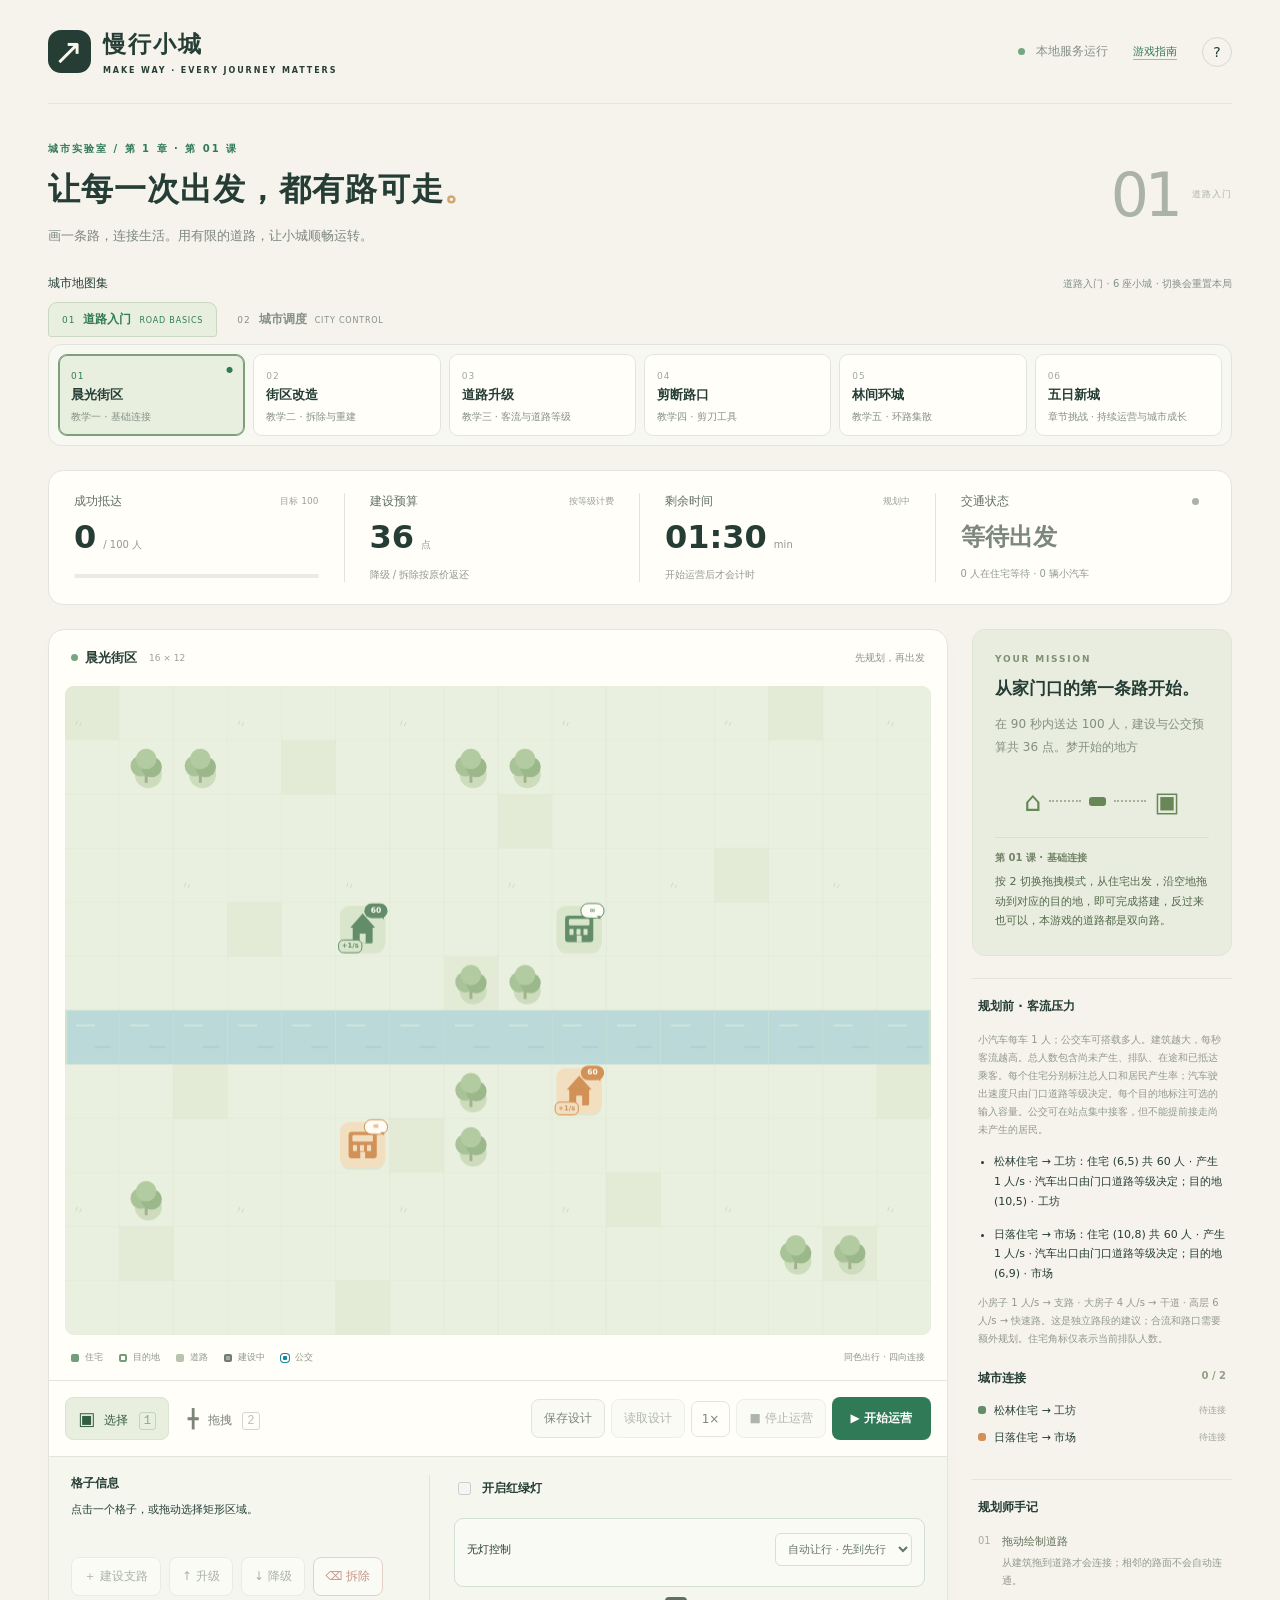
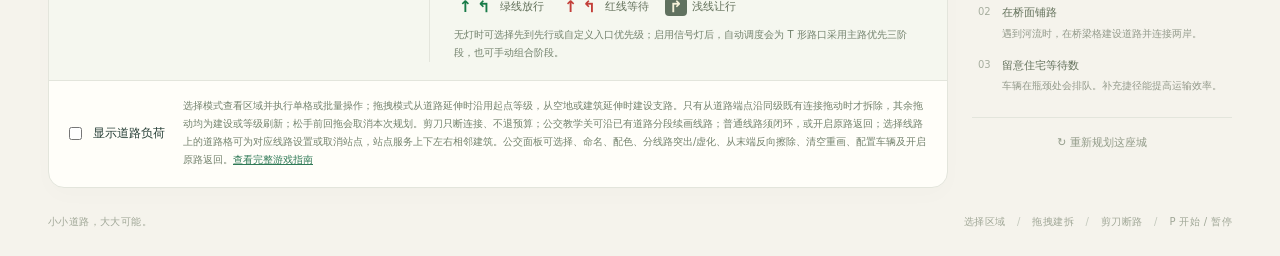
==== index.html @ 0cb0fc98 "docs(ui): document campaign and update game interface" ====
<!doctype html>
<html lang="zh-CN">
<head>
  <meta charset="UTF-8">
  <meta name="viewport" content="width=device-width, initial-scale=1">
  <meta name="theme-color" content="#f5f3ec">
  <title>慢行小城 · Make Way · 交通规划小游戏</title>
  <link rel="stylesheet" href="style.css">
</head>
<body>
  <div class="app">
    <header class="header">
      <a class="brand" href="./" aria-label="慢行小城首页"><span class="brand-icon">↗</span><span>慢行小城<small>MAKE WAY · EVERY JOURNEY MATTERS</small></span></a>
      <div class="header-actions"><span class="local-tag"><i></i> 本地服务运行</span><a class="manual-link" href="manual.html">游戏指南</a><button id="help" class="icon-button" aria-label="玩法说明">?</button></div>
    </header>
    <main>
      <section class="intro"><div><div class="eyebrow" id="level-eyebrow"></div><h1>让每一次出发，<br class="mobile-break">都有路可走<span>。</span></h1><p>画一条路，连接生活。用有限的道路，让小城顺畅运转。</p></div><div class="chapter"><span id="chapter-number"></span><small id="chapter-name"></small></div></section>
      <nav class="level-selector" aria-label="选择章节和关卡"><div class="level-selector-heading"><span>城市地图集</span><small id="level-summary"></small></div><div id="chapter-list" class="chapter-tabs" role="group" aria-label="切换章节"></div><div id="level-list" class="level-list" role="group" aria-label="切换当前章节的关卡"></div></nav>
      <section id="campaign-progress" class="campaign-progress" aria-label="五日运营进度" hidden><div><strong id="campaign-day-title">第 1 天</strong><span id="campaign-income">累计收入 0 点</span></div><div id="campaign-days" class="campaign-days"></div><small>点击已到达的日期，可覆盖后续记录并回到该日运营前重新开始。</small></section>
      <section class="stats" aria-label="城市状态">
        <div class="stat"><span class="stat-label">成功抵达 <small id="target-label"></small></span><div><strong id="delivered">0</strong><span class="unit" id="target-unit"></span></div><div class="progress"><i id="progress"></i></div></div>
        <div class="stat"><span class="stat-label">建设预算 <small>按等级计费</small></span><div><strong id="budget"></strong><span class="unit">点</span></div><span class="stat-note">降级 / 拆除按原价返还</span></div>
        <div class="stat"><span class="stat-label">剩余时间 <small id="phase-label">规划中</small></span><div><strong id="timer"></strong><span class="unit">min</span></div><span class="stat-note">开始运营后才会计时</span></div>
        <div class="stat"><span class="stat-label">交通状态 <span id="traffic-dot" class="status-dot"></span></span><div><strong id="traffic" class="traffic-value">等待出发</strong></div><span id="waiting" class="stat-note">0 人在住宅等待 · 0 辆小汽车</span></div>
      </section>
      <div class="workspace">
        <section class="board-panel" aria-label="道路规划地图">
          <div class="board-heading"><div><span class="live-dot"></span><strong id="map-name"></strong><span class="map-size">16 × 12</span></div><span id="board-status">先规划，再出发</span></div>
          <div class="canvas-wrap"><canvas id="map" tabindex="0" aria-label="城市网格地图。选择模式可点选单格或拖选矩形；拖拽模式用于成片修建、改造或从端点拆路；剪刀模式剪断道路连接；公交线模式沿已有道路分段续画线路。键盘方向键移动，空格操作，1选择，2拖拽，3剪刀，4公交线。"></canvas><div id="toast" role="status" class="toast"></div></div>
          <div class="map-footer"><div class="legend"><span><i class="legend-home"></i>住宅</span><span><i class="legend-dest"></i>目的地</span><span><i class="legend-road"></i>道路</span><span id="legend-site" hidden><i class="legend-site"></i>建设中</span><span id="legend-bus" hidden><i class="legend-bus"></i>公交</span></div><span>同色出行 · 四向连接</span></div>
          <div class="toolbar"><div class="tools" role="group" aria-label="操作模式"><button id="select-tool" class="tool active" aria-pressed="true"><span>▣</span> 选择 <kbd>1</kbd></button><button id="road-tool" class="tool" aria-pressed="false"><span>╋</span> 拖拽 <kbd>2</kbd></button><button id="cut-tool" class="tool" aria-pressed="false">✂ 剪刀 <kbd>3</kbd></button><button id="bus-tool" class="tool" aria-pressed="false" hidden><span>▰</span> 公交线 <kbd>4</kbd></button></div><div class="simulation"><button id="save-design" class="tool">保存设计</button><button id="load-design" class="tool">读取设计</button><button id="speed" class="speed" aria-label="切换运营倍速，当前 1 倍" title="当前 1×；点击切换为 2×">1×</button><button id="stop" class="tool" disabled>■ 停止运营</button><button id="start" class="primary">▶ 开始运营</button></div></div>
          <section id="road-inspector" class="road-inspector"><div class="inspector-summary"><h3 id="selection-title">区域信息</h3><p id="road-detail">点击一个格子，或拖动选择矩形区域。</p><p id="road-load"></p><p id="signal-phase"></p><div class="road-actions"><button id="build-road" class="tool" disabled>＋ 建设支路</button><button id="upgrade-road" class="tool" disabled>↑ 升级</button><button id="downgrade-road" class="tool" disabled>↓ 降级</button><button id="remove-road" class="tool danger-button" disabled>⌫ 拆除</button></div><div id="bus-line-inspector" class="bus-line-inspector" hidden></div></div><div id="signal-controls" class="signal-controls"><label class="signal-master"><input id="signal-enabled" type="checkbox" disabled> 开启红绿灯</label><div id="signal-off-options" class="signal-subpanel"><label>无灯控制 <select id="signal-yield-mode" disabled><option value="arrival">自动让行 · 先到先行</option><option value="priority">按入口方向优先</option></select></label><div id="signal-priority-editor" hidden><strong>入口通行顺序</strong><div id="signal-priority-list" class="signal-order-list"></div><small>上方入口优先；同一入口内仍按到达顺序通行。</small></div></div><div id="signal-on-options" class="signal-subpanel" hidden><label><input id="signal-automatic" type="checkbox" disabled checked> 自动设置信号灯</label><label>每阶段绿灯 <select id="signal-cycle" disabled><option value="2">2 秒</option><option value="4">4 秒</option><option value="6">6 秒</option></select></label><div id="signal-custom-editor" hidden><div class="signal-custom-heading"><strong>手动放行动作</strong><button id="add-signal-phase" class="tool" type="button">＋ 阶段</button></div><div id="signal-phase-list" class="signal-phase-list"></div><small>可设置 1～8 个阶段；冲突动作不能放在同一阶段。右转始终让行，不纳入灯序。</small></div></div><div class="signal-legend" aria-label="路口箭头线图例"><span><i class="go-mark">↑ ↰</i> 绿线放行</span><span><i class="stop-mark">↑ ↰</i> 红线等待</span><span><i class="yield-mark">↱</i> 浅线让行</span></div><small id="signal-control-help">无灯时可选择先到先行或自定义入口优先级；启用信号灯后，自动调度会为 T 形路口采用主路优先三阶段，也可手动组合阶段。</small></div></section>
          <section id="bus-controls" class="bus-controls" hidden><div class="bus-heading"><strong>公交线路管理</strong><span id="bus-status">尚未规划公交线路</span></div><label>当前线路 <select id="bus-line-select" aria-label="选择公交线路"></select></label><button id="new-bus-line" class="tool">＋ 新建</button><label>名称 <input id="bus-line-name" maxlength="20" aria-label="公交线路名称"></label><label>颜色 <input id="bus-line-color" type="color" value="#1686a0" aria-label="公交线路颜色"></label><label>投放车辆 <select id="bus-count"><option value="1">1 辆 · 6 点</option><option value="2">2 辆 · 12 点</option><option value="3">3 辆 · 18 点</option></select></label><label class="bus-return-label"><input id="bus-return-trip" type="checkbox"> 原路返回 <small>返程不停站</small></label><button id="trim-bus" class="tool">反向擦除</button><button id="redraw-bus" class="tool">清空重画</button><button id="delete-bus" class="tool danger-button">删除线路</button><div id="bus-line-visibility" class="bus-line-visibility" aria-label="公交线路显示设置"></div><small>容量 12 人 · 道路速度的 1.35 倍 · 上下客 8 人/秒；眼睛按钮可突出或虚化各条线路；实线为绘制段，虚线为自动返程</small></section>
          <div class="road-settings"><label id="load-setting"><input type="checkbox" id="show-load" checked> 显示道路负荷</label><small>选择模式查看区域并执行单格或批量操作；拖拽模式从道路延伸时沿用起点等级，从空地或建筑延伸时建设支路。只有从道路端点沿同级既有连接拖动时才拆除，其余拖动均为建设或等级刷新；松手前回拖会取消本次规划。剪刀只断连接、不退预算；公交教学关可沿已有道路分段续画线路；普通线路须闭环，或开启原路返回；选择线路上的道路格可为对应线路设置或取消站点，站点服务上下左右相邻建筑。公交面板可选择、命名、配色、分线路突出/虚化、从末端反向擦除、清空重画、配置车辆及开启原路返回。<a href="manual.html">查看完整游戏指南</a></small></div>
        </section>
        <aside class="sidebar">
          <section class="mission"><div class="eyebrow">YOUR MISSION</div><h2 id="mission-title"></h2><p id="mission-description"></p><div class="route-example"><span class="example-home">⌂</span><span class="route-dashes"></span><span class="mini-car"></span><span class="route-dashes"></span><span class="example-dest">▣</span></div><div class="mission-tip"><strong id="mission-tip-meta"></strong><p id="mission-tip"></p></div></section>
          <section class="notes"><h3>规划前 · 客流压力</h3><p>小汽车每车 1 人；公交车可搭载多人。建筑越大，每秒客流越高。总人数包含尚未产生、排队、在途和已抵达乘客。每个住宅分别标注总人口和居民产生率；汽车驶出速度只由门口道路等级决定。每个目的地标注可选的输入容量。公交可在站点集中接客，但不能提前接走尚未产生的居民。</p><ul id="demand-list"></ul><p>小房子 1 人/s → 支路 · 大房子 4 人/s → 干道 · 高层 6 人/s → 快速路。这是独立路段的建议；合流和路口需要额外规划。住宅角标仅表示当前排队人数。</p></section>
          <section class="connections"><h3>城市连接 <span id="connection-count"></span></h3><div id="connection-list"></div></section>
          <section class="notes"><h3>规划师手记</h3><ol><li><span>01</span><p><b>拖动绘制道路</b>从建筑拖到道路才会连接；相邻的路面不会自动连通。</p></li><li><span>02</span><p><b>在桥面铺路</b>遇到河流时，在桥梁格建设道路并连接两岸。</p></li><li><span>03</span><p><b>留意住宅等待数</b>车辆在瓶颈处会排队。补充捷径能提高运输效率。</p></li></ol></section>
          <button id="reset" class="reset">↻ 重新规划这座城</button>
        </aside>
      </div>
      <footer class="footer"><span>小小道路，大大可能。</span><span>选择区域 <span class="footer-sep">/</span> 拖拽建拆 <span class="footer-sep">/</span> 剪刀断路 <span class="footer-sep">/</span> P 开始 / 暂停</span></footer>
    </main>
  </div>
  <dialog id="help-dialog"><button class="dialog-close" aria-label="关闭说明">×</button><div class="eyebrow">WELCOME, CITY PLANNER</div><h2>你的第一座交通小城</h2><p>用道路把各个住宅连到<b>同色目的地</b>。一条路线可以包含多个住宅与多个目的地（各自标注输出量/输入量）；车辆就近选择可到达的目的地。每栋住宅按居民产生率逐步产生出行需求，达到本轮总人数后停止新增；小汽车在门口道路有位置时逐辆出发，驶出速度只由门口道路等级决定，每车 1 人并自动沿最短道路前进；公交车可在站点集中运送已经产生的居民。</p><p><a href="manual.html">打开完整游戏指南</a>，查看操作方法、车辆出行和交通模拟规则。</p><ul><li><b>选择模式（1）</b>：点击选择单格，拖动选择矩形。下方会显示尺寸、道路总价、格子类型和运营车流；单格道路提供分开的升级、降级和拆除操作，只有三岔或十字路口提供调灯操作，建筑可查看人口、流量或容量，空地可建设支路，多格可批量升级、降级或拆除。</li><li><b>拖拽模式（2）</b>：只有从道路端点沿同级既有连接拖动才拆除，其他情况都按起点等级建设或刷新道路等级。从建筑出发也视为从道路出发，但建筑没有等级，向空地建设时使用支路。松手前沿原路线回拖会取消本次规划，松手时才一次性应用。</li><li><b>剪刀模式（3）</b>：沿既有连接拖动，只剪断连接、保留路面且不返还预算。同格交叉形成路口，相邻路面不会自动连接。</li><li>道路只沿拖动经过的上下左右方向相连；河流只能经过桥梁格，但桥面道路和岸边连接都需主动建设。</li><li>支路 / 干道 / 快速路每格花费 1 / 2 / 3 点预算，速度为 2.8 / 4 / 5.2 格每秒，每方向分别有 1 / 2 / 3 条车道，路宽逐级增加，车宽保持一致。每条车道可前后容纳 2 辆车，因此每方向容量为 2 / 4 / 6 辆（双向总容量为 4 / 8 / 12 辆，包含驶入预约），后车不能穿过前车。在选择模式选中道路后，可用分开的按钮按差价升级或降级，也可拆除；桥面道路与普通道路相同。</li><li>满载时车辆在上游排队，不会因拥堵直接判负。路口关闭红绿灯时，可按到达时间自动让行，或自定义北、东、南、西入口优先顺序，均以正常速度的 35% 逐车通过。启用红绿灯后可使用横向直行、横向左转、纵向直行、纵向左转自动循环，也可配置 1～8 个无冲突的手动阶段。右转不等灯，但要避让直行、左转及已进入路口的冲突车辆，出口满载时也要等待。互不冲突的车流可以同时通过。</li><li>三岔 / 十字路口默认自动避让。路况与红绿灯只在开放这些功能的关卡可用；开放后点击路口，可选择无灯让行方式、排列入口优先级，或调整红绿灯的自动/手动阶段与绿灯时长。道路负荷显示最忙方向的占用率，路口显示四个冲突分区的预约率；普通道路每车道有前后两个位置。路口格内印有各进口的直行和左转箭头线：绿线放行，红线等待；右转浅色弯线表示让行通行。只显示已有出口，关闭信号后所有箭头线变为浅色。</li><li>规划时住宅右上角显示总人口、目的地右上角显示接收容量；运营时分别实时显示尚未离开的居民和扣除已分配人数后的剩余容量。住宅左下角显示居民产生率，右下角“待”字气泡显示当前排队；住宅详情会提示汽车出口由门口道路等级决定。</li><li><b>公交线模式（4）</b>：在公交教学关沿已有明确连接的道路分段绘制，每次从线路末端续画。普通线路运营前须回到起点；也可开启原路返回，让公交在终点折返且返程不停站。线路允许重复道路；每辆公交消耗 6 点预算，容量 12 人，速度为道路小汽车速度的 1.35 倍，上下客每秒 8 人。线路完成后，邻近建筑的线路道路格自动设站；选择线路道路格可分别管理经过该格的各条线路站点，无需建筑道路出口连接。公交面板可管理线路名称、颜色、从末端反向擦除、清空重画、删除、车辆数、原路返回及逐线路突出/虚化；彩线靠右连续绘制，细箭头表示方向，自动返程段显示为同色虚线；公交只接走目的地也有站点且容量充足的居民，车顶人数标识实时显示载客量。</li><li>准备好后点击「开始运营」，在本关时限内达到运输目标即胜利。运营开始后规划会锁定，暂停时也只能查看路况；如需修改，请点击「停止运营」，道路、信号与公交线路设置会保留，车辆、车上乘客、成绩与计时会清空并返回规划。</li><li>「保存设计」会按关卡将当前道路、等级、信号和公交线路（含站点及原路返回）设置保存在本浏览器中；「读取设计」会替换当前设计并重新进入规划，不保存运营成绩。</li><li>结算时会按居民从产生到抵达的通勤时间统计四档分布；已经产生但尚未抵达的居民按最低档计入满意度。普通关卡中满意度仅用于展示。</li><li><b>五日挑战</b>会连续运营五天，每天运行到截止时间，再按 70% 当日总人口送达比例和 30% 满意度发放收入。灰色工地数字表示建筑还需几天落成；每日结算后可花收入改造，进度条可回到任一天运营前并覆盖后续记录。</li><li>键盘：方向键移动光标，空格使用当前模式；1 / 2 / 3 / 4 切换选择、拖拽、剪刀、公交线。选择模式按空格选择当前格；拖拽或剪刀用空格设起点、方向键延伸、空格结束；P 暂停。倍速按钮会依次切换 1×、2×、4×、0.5×；车辆、需求、信号灯和倒计时都会按所选倍速运行。</li></ul><button class="primary dialog-done">明白了，开始规划</button></dialog>
  <dialog id="reset-dialog"><h2>重新规划这座城？</h2><p>本局道路、公交线路、车辆和成绩会被清空。</p><div class="dialog-actions"><button id="cancel-reset" class="tool">继续这一局</button><button id="confirm-reset" class="primary">重新开始</button></div></dialog>
  <dialog id="level-dialog"><h2 id="level-confirm-title">切换关卡？</h2><p>当前道路、车辆和成绩会被清空，所有关卡都可以自由选择。</p><div class="dialog-actions"><button id="cancel-level" class="tool">留在本关</button><button id="confirm-level" class="primary">进入关卡</button></div></dialog>
  <dialog id="stop-dialog"><h2>停止运营并重新规划？</h2><p>当前道路、道路等级、信号和公交线路会保留；车辆、车上乘客、成绩、排队和计时会被清空。</p><div class="dialog-actions"><button id="cancel-stop" class="tool">继续运营</button><button id="confirm-stop" class="primary">停止并规划</button></div></dialog>
  <dialog id="load-dialog"><h2>读取已保存的设计？</h2><p>当前道路、公交线路和运营进度会被保存的设计替换，并回到规划状态。</p><div class="dialog-actions"><button id="cancel-load" class="tool">取消</button><button id="confirm-load" class="primary">读取设计</button></div></dialog>
  <dialog id="result-dialog"><div class="result-icon" id="result-icon">↗</div><div class="eyebrow">CITY REPORT</div><h2 id="result-title"></h2><p id="result-description"></p><div class="result-stats" id="result-stats"></div><button id="next-level" class="primary">下一座小城 ↗</button><button id="play-again" class="tool">再规划一次</button><button id="view-city" class="reset">查看我的城市</button></dialog>
  <script src="core.js"></script><script src="game-results.js"></script><script src="game-effects.js"></script><script src="game.js"></script>
</body>
</html>
---- style.css ----
:root{--bg:#f5f3ec;--ink:#253d35;--muted:#859087;--green:#317a57;--line:#e3e5dc;--paper:#fffef9;--orange:#d18d4f;--purple:#9580b6}*{box-sizing:border-box}body{margin:0;background:var(--bg);color:var(--ink);font-family:Inter,"PingFang SC","Microsoft YaHei",system-ui,sans-serif;font-size:14px}button,a{-webkit-tap-highlight-color:transparent}button{font:inherit;cursor:pointer;transition:background .15s,transform .15s}button:hover{filter:brightness(.97)}button:active{transform:translateY(1px)}button:focus-visible,a:focus-visible,canvas:focus-visible{outline:3px solid #e0ac58;outline-offset:3px}button:disabled{cursor:not-allowed;opacity:.6}.app{max-width:1320px;padding:0 48px;margin:auto}.header{height:104px;border-bottom:1px solid var(--line);display:flex;justify-content:space-between;align-items:center}.brand{display:flex;gap:12px;align-items:center;text-decoration:none;color:var(--ink);font-size:23px;font-weight:800;letter-spacing:2px}.brand-icon{display:grid;place-items:center;width:43px;height:43px;background:var(--ink);color:#faf8ec;border-radius:13px;font-size:36px;font-weight:400}.brand small{display:block;font-size:8px;letter-spacing:1.9px;margin-top:6px;font-weight:600}.header-actions{display:flex;align-items:center;gap:25px}.manual-link{color:var(--green);font-size:11px;text-decoration:none;border-bottom:1px solid #9ebca8}.local-tag{font-size:12px;color:var(--muted)}.local-tag i,.live-dot,.status-dot{display:inline-block;width:7px;height:7px;border-radius:50%;background:#73a780;margin-right:7px}.icon-button{border:1px solid #d6dbd1;background:transparent;border-radius:50%;height:30px;width:30px;color:var(--ink)}.intro{display:flex;justify-content:space-between;align-items:center;padding:38px 0 28px}.eyebrow{font-size:10px;letter-spacing:2px;color:var(--green);font-weight:700}.intro h1{font-size:32px;letter-spacing:1px;margin:12px 0}.intro h1>span{color:#d2a66a}.intro p{color:#7c877e;font-size:13px;margin:0;line-height:1.8}.mobile-break{display:none}.chapter{display:flex;gap:13px;align-items:center;color:#aab3a5}.chapter>span{font-size:60px;font-weight:300;letter-spacing:-4px}.chapter small{font-size:9px;line-height:1.9;letter-spacing:1px}.stats{display:grid;grid-template-columns:repeat(4,1fr);background:var(--paper);border:1px solid var(--line);border-radius:15px;padding:22px 0;margin-bottom:24px}.stat{padding:0 25px;border-right:1px solid var(--line)}.stat:last-child{border:0}.stat-label{font-size:12px;display:flex;justify-content:space-between;align-items:center;color:#626f62}.stat-label small{font-size:9px;color:#9aa395}.stat strong{font-size:32px;line-height:1.7;font-weight:600;font-variant-numeric:tabular-nums}.unit{font-size:10px;color:#929b8f;margin-left:7px}.stat-note{font-size:10px;color:#929b8f}.stat .traffic-value{font-size:24px;line-height:2.25;color:var(--green)}.progress{height:4px;margin-top:9px;background:#e8ece3;border-radius:3px;overflow:hidden}.progress i{height:100%;display:block;background:#73a780;transition:width .2s;width:0}.workspace{display:grid;grid-template-columns:minmax(0,1fr) 260px;gap:24px;align-items:start}.board-panel{background:var(--paper);border:1px solid var(--line);border-radius:16px;overflow:hidden;box-shadow:0 8px 22px #34422d04}.board-heading{display:flex;align-items:center;justify-content:space-between;padding:19px 22px;font-size:11px}.board-heading>div{display:flex;align-items:center}.board-heading strong{font-size:13px;font-weight:600}.map-size{font-size:9px;color:#9aa293;padding-left:12px}.board-heading>span{font-size:10px;color:#8d9789}.canvas-wrap{position:relative;margin:0 16px;background:#eaf0df;border-radius:9px;overflow:hidden}canvas{display:block;width:100%;aspect-ratio:4/3;touch-action:none;cursor:crosshair}.toast{position:absolute;bottom:16px;left:50%;transform:translate(-50%,6px);background:#253d35eb;color:#fffef9;padding:9px 15px;border-radius:8px;font-size:12px;opacity:0;pointer-events:none;transition:.2s;max-width:95%;width:max-content}.toast.visible{opacity:1;transform:translate(-50%,0)}.map-footer{display:flex;justify-content:space-between;padding:16px 22px;font-size:9px;color:#8c9688}.legend{display:flex;gap:16px}.legend span{display:flex;align-items:center;gap:6px}.legend i{width:8px;height:8px;display:inline-block}.legend-home{background:#729d7a;border-radius:2px}.legend-dest{border:2px solid #729d7a;border-radius:2px}.legend-road{background:#b8c4ab;border-radius:2px}.legend-bus{background:#1686a0;border:2px solid #fffef9;border-radius:3px;box-shadow:0 0 0 1px #1686a0}.toolbar{display:flex;justify-content:space-between;gap:10px;align-items:center;border-top:1px solid var(--line);padding:16px}.tools,.simulation{display:flex;gap:6px;align-items:center}.tool{border:1px solid transparent;background:transparent;padding:10px 12px;color:#7b8677;border-radius:8px;font-size:12px}.tool.active{background:#e9efdf;border-color:#dbe4cf;color:#345e40}.tool>span{font-size:18px;vertical-align:-1px;margin-right:5px}kbd{font:9px inherit;margin-left:7px;opacity:.5;border:1px solid #a9b49e;padding:1px 4px;border-radius:3px}.primary{background:var(--green);color:#fff;border:0;border-radius:8px;padding:13px 19px;font-size:12px;font-weight:600;white-space:nowrap}.speed{background:transparent;border:1px solid var(--line);border-radius:7px;padding:10px;font-size:12px;color:#7f897b}.sidebar{display:flex;flex-direction:column;gap:22px}.mission{background:#e9eddf;border-radius:13px;padding:24px 22px;border:1px solid #e0e5d5}.mission .eyebrow{font-size:9px;color:#809173;letter-spacing:1.8px}h2{font-size:18px;line-height:1.5;margin:12px 0}.mission h2{font-size:17px}.mission p{font-size:12px;color:#84907c;line-height:1.9}.mission p b{color:#52684b;font-weight:600}.route-example{display:flex;align-items:center;justify-content:center;gap:8px;padding:15px 0 20px;color:#678757}.example-home,.example-dest{font-size:27px}.route-dashes{height:1px;width:32px;border-top:2px dotted #a5b497}.mini-car{width:17px;height:9px;border-radius:3px;background:#678757}.mission-tip{border-top:1px solid #d9e0cf;padding-top:13px;color:#728367}.mission-tip>strong{display:block;font-size:10px;font-weight:600}.mission .mission-tip>p{margin:7px 0 0;color:#52684b;font-size:11px;line-height:1.8;white-space:pre-line;overflow-wrap:anywhere}h3{font-size:12px;display:flex;justify-content:space-between;margin:0 0 16px;font-weight:600}h3>span{color:#91a086;font-size:10px}.connections,.notes{padding:0 6px}.connection-row{display:flex;align-items:center;justify-content:space-between;margin:12px 0;font-size:11px}.connection-row i{display:inline-block;width:8px;height:8px;border-radius:3px;margin-right:8px}.connection-row>span:last-child{font-size:9px;color:#a0a696}.connection-row.connected>span:last-child{color:var(--green)}.notes{border-top:1px solid var(--line);padding-top:19px}.notes ol{padding:0;margin:0;list-style:none}.notes li{display:flex;gap:11px;margin-top:13px}.notes li>span{font-size:10px;color:#a7ae9f;line-height:1.8}.notes p{font-size:10px;line-height:1.8;margin:0;color:#939a8b}.notes b{display:block;color:#64725c;font-size:11px;font-weight:500;margin-bottom:2px}.reset{background:transparent;border:0;color:#929b89;font-size:11px;padding:10px}.sidebar>.reset{border-top:1px solid var(--line);padding-top:17px}.footer{display:flex;justify-content:space-between;padding:27px 0;color:#a0a797;font-size:10px;letter-spacing:.4px}.footer-sep{padding:0 8px;color:#c3c8bc}dialog{border:1px solid var(--line);border-radius:20px;padding:35px;max-width:460px;width:calc(100% - 32px);background:var(--paper);color:var(--ink);box-shadow:0 30px 100px #17392630}dialog::backdrop{background:#1e352d55;backdrop-filter:blur(4px)}dialog p,dialog li{color:#7d8977;font-size:13px;line-height:1.9}dialog ul{padding-left:19px}dialog li{margin-bottom:8px}dialog .primary{margin-top:10px}.dialog-close{position:absolute;right:17px;top:13px;border:0;background:transparent;color:#7d8977;font-size:24px}.dialog-actions{display:flex;justify-content:flex-end;gap:10px;align-items:center}#result-dialog{text-align:center}.result-icon{font-size:44px;color:var(--green);margin-bottom:15px}.result-stats{padding:18px;background:#edf0e5;border-radius:10px;line-height:2;margin:20px 0;font-size:13px}#result-dialog .reset{display:block;margin:10px auto 0}.result-stats>strong{display:block;font-size:20px;color:var(--green)}.commute-distribution{display:grid;grid-template-columns:1fr 1fr;gap:6px;margin-top:10px}.commute-distribution span{background:#fffef9;border-radius:6px;padding:4px;font-size:11px}@media(min-width:1450px){.intro{padding-top:46px;padding-bottom:35px}.app{max-width:1390px}.workspace{grid-template-columns:minmax(0,1fr) 280px;gap:28px}}@media(max-width:1000px){.app{padding:0 25px}.workspace{grid-template-columns:minmax(0,1fr) 220px;gap:18px}.stat{padding:0 16px}.stat-label small{display:none}.toolbar{padding:12px 10px}.tool{padding:9px}kbd{display:none}.primary{padding:12px}.mission{padding:20px 17px}.intro h1{font-size:28px}}@media(max-width:760px){.app{padding:0 16px}.header{height:80px}.brand{font-size:20px}.brand small{font-size:6px}.brand-icon{width:37px;height:37px}.local-tag{display:none}.intro{padding:27px 0 24px}.intro h1{font-size:25px}.intro p{font-size:11px}.chapter{display:none}.stats{padding:17px 0;gap:18px 0;grid-template-columns:1fr 1fr;margin-bottom:18px}.stat:nth-child(2){border:0}.stat strong{font-size:28px}.stat .traffic-value{font-size:22px}.stat-label small{display:inline}.workspace{grid-template-columns:1fr}.sidebar{display:grid;grid-template-columns:1fr 1fr;gap:20px}.mission{grid-row:span 2}.notes{border:0;padding-top:0}.sidebar>.reset{grid-column:1/-1}.board-heading{padding:17px}.canvas-wrap{margin:0 9px}.map-footer{padding:13px;font-size:8px}.legend{gap:12px}.footer{font-size:9px;padding:20px 0}.footer>span:last-child{display:none}.mission h2{font-size:16px}.toolbar{gap:4px}.tool{padding:9px 8px;font-size:11px}.tool>span{margin-right:2px}.primary{font-size:11px}.simulation{gap:4px}.speed{padding:9px 7px}}@media(max-width:390px){.mobile-break{display:block}.intro h1{line-height:1.5}.sidebar{grid-template-columns:1fr}.mission{grid-row:auto}.board-heading>span{font-size:9px}.tool>span{display:none}}

/* Passenger pressure is available before operation, including on small screens. */
#demand-list { padding-left: 16px; margin: 10px 0; }
#demand-list li { display: list-item; font-size: 11px; line-height: 1.8; color: var(--ink); overflow-wrap: anywhere; }

/* Road hierarchy and junction controls */
.toolbar { flex-wrap: wrap; }
.tools, .simulation { flex-wrap: wrap; }
.simulation { justify-content: flex-end; min-width: 0; }
#save-design, #load-design, #stop { border-color: var(--line); background: #fafaf5; }
.road-settings { padding: 16px 16px 18px; display: flex; flex-wrap: wrap; align-items: center; gap: 12px 18px; border-top: 1px solid var(--line); }
.road-settings label, .road-inspector label { font-size: 12px; display: flex; align-items: center; gap: 8px; }
select { font: inherit; color: var(--ink); background: var(--paper); border: 1px solid #cbd6c2; border-radius: 6px; padding: 8px; max-width: 100%; }
input { accent-color: var(--green); }
input:focus-visible, select:focus-visible { outline: 3px solid #e0ac58; outline-offset: 2px; }
.signal-legend { display: flex; flex-wrap: wrap; gap: 8px 16px; flex-basis: 100%; font-size: 11px; color: #64725c; }
.signal-legend span { display: inline-flex; align-items: center; gap: 5px; }
.signal-legend i { font-style: normal; font-size: 16px; font-weight: 800; border-radius: 4px; padding: 0 4px; }
.signal-legend .go-mark { color: #187b48; }
.signal-legend .stop-mark { color: #c33f39; }
.signal-legend .yield-mark { color: #f5f1d9; background: #60715f; }
.road-settings p { flex-basis: 100%; font-size: 12px; margin: 0; color: var(--green); }
.road-settings small, .road-inspector small { font-size: 10px; color: #73826d; line-height: 1.8; }
.road-settings small { flex: 1 1 420px; }
.road-settings a { color: var(--green); }
.road-inspector[hidden] { display: none; }
.road-inspector { background: #f5f7ef; border-top: 1px solid var(--line); padding: 18px 22px; min-width: 0; display: grid; grid-template-columns: minmax(220px, .8fr) minmax(320px, 1.2fr); gap: 18px 28px; }
.road-inspector h3 { margin-bottom: 8px; }
.road-inspector p { font-size: 11px; line-height: 1.8; margin: 5px 0; }
.road-inspector label { margin: 4px 0 10px; flex-wrap: wrap; }
.road-actions { display: flex; flex-wrap: wrap; align-items: center; gap: 8px; margin-top: 12px; }
.road-actions label { margin: 0; }
.road-actions .tool { border-color: var(--line); background: var(--paper); }
.road-actions .danger-button { color: #a95749; border-color: #d9b7ae; }
.road-inspector.locked { display: block; color: var(--muted); }
.signal-controls { display: grid; gap: 10px; border-left: 1px solid var(--line); padding-left: 24px; }
.signal-controls [hidden] { display: none !important; }
.signal-master { font-weight: 700; }
.signal-subpanel { display: grid; gap: 9px; padding: 10px 12px; border: 1px solid #d5dfd2; border-radius: 9px; background: #f8faf3; }
.signal-subpanel > label { display: flex; align-items: center; justify-content: space-between; gap: 12px; font-size: 11px; }
.signal-order-list, .signal-phase-list { display: grid; gap: 7px; margin-top: 6px; }
.signal-order-row, .signal-phase-heading { display: flex; align-items: center; gap: 5px; }
.signal-order-row span, .signal-phase-heading strong { margin-right: auto; font-size: 10px; }
.signal-order-row .tool, .signal-phase-heading .tool, .signal-custom-heading .tool { min-height: 28px; padding: 4px 8px; font-size: 10px; }
.signal-custom-heading { display: flex; align-items: center; justify-content: space-between; gap: 10px; }
.signal-phase-card { padding: 8px; border: 1px solid #d5dfd2; border-radius: 8px; background: #fffef9; }
.signal-action-grid { display: grid; grid-template-columns: repeat(2, minmax(0, 1fr)); gap: 5px 10px; margin-top: 8px; }
.signal-action-grid label { display: flex; align-items: center; gap: 5px; font-size: 9px; }
.road-inspector.locked .signal-controls { display: none; }
#signal-phase { color: var(--green); min-height: 20px; }
.bus-controls { display: flex; flex-wrap: wrap; align-items: center; gap: 12px 18px; padding: 14px 22px; border-top: 1px solid var(--line); background: #eef7f5; }
.bus-controls[hidden] { display: none; }
.bus-controls>div { display: flex; flex-direction: column; gap: 4px; margin-right: auto; }
.bus-controls strong { color: #126f89; font-size: 12px; }
.bus-controls span, .bus-controls small { color: #668180; font-size: 10px; }
.bus-controls label { display: flex; align-items: center; gap: 8px; font-size: 11px; }
.bus-controls .tool { border-color: #b9d6d5; background: var(--paper); color: #126f89; }
.bus-controls .danger-button { color: #a95749; border-color: #d9b7ae; }
.bus-controls input[type="text"], .bus-controls input:not([type]) { width: 120px; }
.bus-controls input[type="color"] { width: 34px; height: 30px; padding: 2px; border: 1px solid #b9d6d5; border-radius: 6px; background: var(--paper); }
.bus-line-inspector { display: grid; gap: 8px; margin-top: 12px; }
.bus-line-inspector[hidden] { display: none; }
.bus-line-card { display: flex; flex-wrap: wrap; align-items: center; gap: 7px; padding: 8px 10px; border: 1px solid; border-left-width: 5px; border-radius: 8px; background: #f7fbfa; }
.bus-line-card.active { box-shadow: inset 0 0 0 1px #ffffff, 0 0 0 1px #b9d6d5; }
.bus-line-card strong { font-size: 11px; }
.bus-line-card span { margin-right: auto; color: var(--muted); font-size: 10px; }
.bus-line-card .tool { padding: 6px 8px; border-color: var(--line); background: var(--paper); font-size: 10px; }
#trim-bus.active { border-color: #dfc09f; background: #f7eadf; color: #9a6138; }
.bus-controls .bus-return-label { padding: 5px 8px; border: 1px solid #c7deda; border-radius: 7px; background: #f8fbf8; }
.bus-return-label small { opacity: .8; }
.bus-controls > .bus-line-visibility { display: flex; flex: 1 0 100%; flex-direction: row; flex-wrap: wrap; gap: 7px; margin: 0; padding-top: 9px; border-top: 1px solid #d3e3df; }
.bus-visibility-toggle { padding: 5px 9px; border: 1px solid #c9d9d5; border-left: 4px solid var(--bus-color); border-radius: 999px; background: #fffef9; color: #365a59; font: inherit; font-size: 10px; cursor: pointer; }
.bus-visibility-toggle.dimmed { opacity: .48; filter: saturate(.35); }
@media (max-width: 760px) {
  .road-inspector { grid-template-columns: 1fr; padding: 16px; }
  .signal-controls { border-left: 0; border-top: 1px solid var(--line); padding: 14px 0 0; }
  .toolbar .simulation { margin-left: auto; }
  .road-settings { padding: 0 12px 16px; }
  .tool, .road-settings select, .road-inspector select { min-height: 40px; }
}

/* Dedicated operation manual */
.manual-main{max-width:980px;margin:0 auto;padding:42px 0 70px}.manual-hero{padding:30px 0 34px;border-bottom:1px solid var(--line)}.manual-hero h1{font-size:36px;margin:12px 0}.manual-hero p{max-width:720px;color:var(--muted);line-height:1.9}.manual-nav{position:sticky;top:0;z-index:2;display:flex;flex-wrap:wrap;gap:8px;padding:14px 0;background:#f5f3ecef;backdrop-filter:blur(8px)}.manual-nav a{padding:8px 11px;border:1px solid var(--line);border-radius:8px;background:var(--paper);color:var(--green);font-size:11px;text-decoration:none}.manual-section{padding:34px 0;border-bottom:1px solid var(--line)}.manual-section h2{font-size:24px}.manual-section h3{font-size:15px;margin:24px 0 10px}.manual-section p,.manual-section li{font-size:13px;line-height:1.9;color:#657267}.manual-section li{margin:6px 0}.manual-grid{display:grid;grid-template-columns:repeat(2,minmax(0,1fr));gap:14px}.manual-card{padding:18px;border:1px solid var(--line);border-radius:12px;background:var(--paper)}.manual-card h3{margin:0 0 8px}.manual-card p{margin:0}.case-table{width:100%;border-collapse:collapse;background:var(--paper);font-size:12px}.case-table th,.case-table td{text-align:left;vertical-align:top;padding:12px;border:1px solid var(--line);line-height:1.7}.case-table th{background:#edf0e5}.manual-note{border-left:4px solid var(--orange);padding:12px 16px;background:#fffaf1;border-radius:0 8px 8px 0}.manual-back{display:inline-block;margin-top:24px;color:var(--green)}
@media(max-width:760px){.manual-link{display:none}.manual-main{padding-top:20px}.manual-hero h1{font-size:28px}.manual-grid{grid-template-columns:1fr}.case-table{display:block;overflow-x:auto}.manual-nav{position:static}}

/* Scenario selector */
.level-selector { margin-bottom: 24px; }
.level-selector-heading { display: flex; justify-content: space-between; align-items: center; margin-bottom: 10px; font-size: 12px; }
.level-selector-heading small { color: var(--muted); font-size: 10px; }
.chapter-tabs { display: flex; gap: 6px; overflow-x: auto; padding-bottom: 7px; scrollbar-width: thin; }
.chapter-tab { display: flex; align-items: baseline; gap: 8px; flex: 0 0 auto; padding: 8px 13px; border: 1px solid transparent; border-radius: 9px 9px 3px 3px; background: transparent; color: var(--muted); }
.chapter-tab span { font-size: 9px; letter-spacing: 1px; }
.chapter-tab strong { font-size: 12px; }
.chapter-tab small { font-size: 8px; letter-spacing: .8px; }
.chapter-tab.selected { color: var(--green); background: #e9efdf; border-color: #cad8c2; }
.level-list { display: flex; gap: 8px; width: 100%; overflow-x: auto; padding: 9px; border: 1px solid var(--line); border-radius: 13px; background: #f8f8f2; scrollbar-width: thin; }
.level-card { position: relative; flex: 1 0 155px; min-width: 0; text-align: left; background: var(--paper); border: 1px solid var(--line); border-radius: 9px; padding: 11px 12px; color: var(--ink); }
.level-card strong { display: block; font-size: 13px; margin: 4px 0 3px; }
.level-card small { color: var(--muted); font-size: 10px; }
.level-number { color: #9eaa96; font-size: 9px; letter-spacing: 1px; }
.level-card.selected { background: #e9efdf; border-color: #7ea079; box-shadow: inset 0 0 0 1px #7ea079; }
.level-card.selected .level-number { color: var(--green); }
.level-card.selected::after { content: '●'; position: absolute; right: 11px; top: 10px; font-size: 8px; color: var(--green); }
.chapter small { max-width: 125px; }
@media (max-width: 760px) {
  .level-card { flex-basis: 138px; padding: 10px; }
  .level-card strong { font-size: 12px; }
  .level-card small { font-size: 9px; }
  .level-selector-heading small { font-size: 9px; }
  .chapter-tab small { display: none; }
}

/* Five-day campaign */
.campaign-progress{margin:-10px 0 24px;padding:15px 18px;border:1px solid #d8dfce;border-radius:13px;background:#f9faf4}.campaign-progress[hidden]{display:none}.campaign-progress>div:first-child{display:flex;justify-content:space-between;align-items:center;margin-bottom:11px}.campaign-progress strong{font-size:13px;color:var(--green)}.campaign-progress span,.campaign-progress small{font-size:10px;color:var(--muted)}.campaign-days{position:relative;display:grid;grid-template-columns:repeat(5,1fr);gap:8px}.campaign-days::before{content:'';position:absolute;left:6%;right:6%;top:16px;height:4px;border-radius:3px;background:#e2e7dc}.campaign-day{position:relative;z-index:1;min-width:0;padding:8px 5px 7px;border:1px solid #dce2d7;border-radius:9px;background:var(--paper);color:#8b9588;font-size:10px}.campaign-day strong{display:block;margin-bottom:2px;font-size:11px;color:inherit}.campaign-day.reached{border-color:#9bb497;color:#426c4b}.campaign-day.current{background:#e6efdc;border-color:#6e966d;box-shadow:0 0 0 2px #fffef9}.campaign-day:disabled{opacity:.65}.legend-site{background:#a5aaa5;border:2px dashed #747a75;border-radius:2px}
@media(max-width:560px){.campaign-progress{padding:13px 10px}.campaign-days{gap:4px}.campaign-day{padding:7px 2px;font-size:8px}.campaign-day strong{font-size:9px}.campaign-progress>small{display:block;margin-top:8px}}
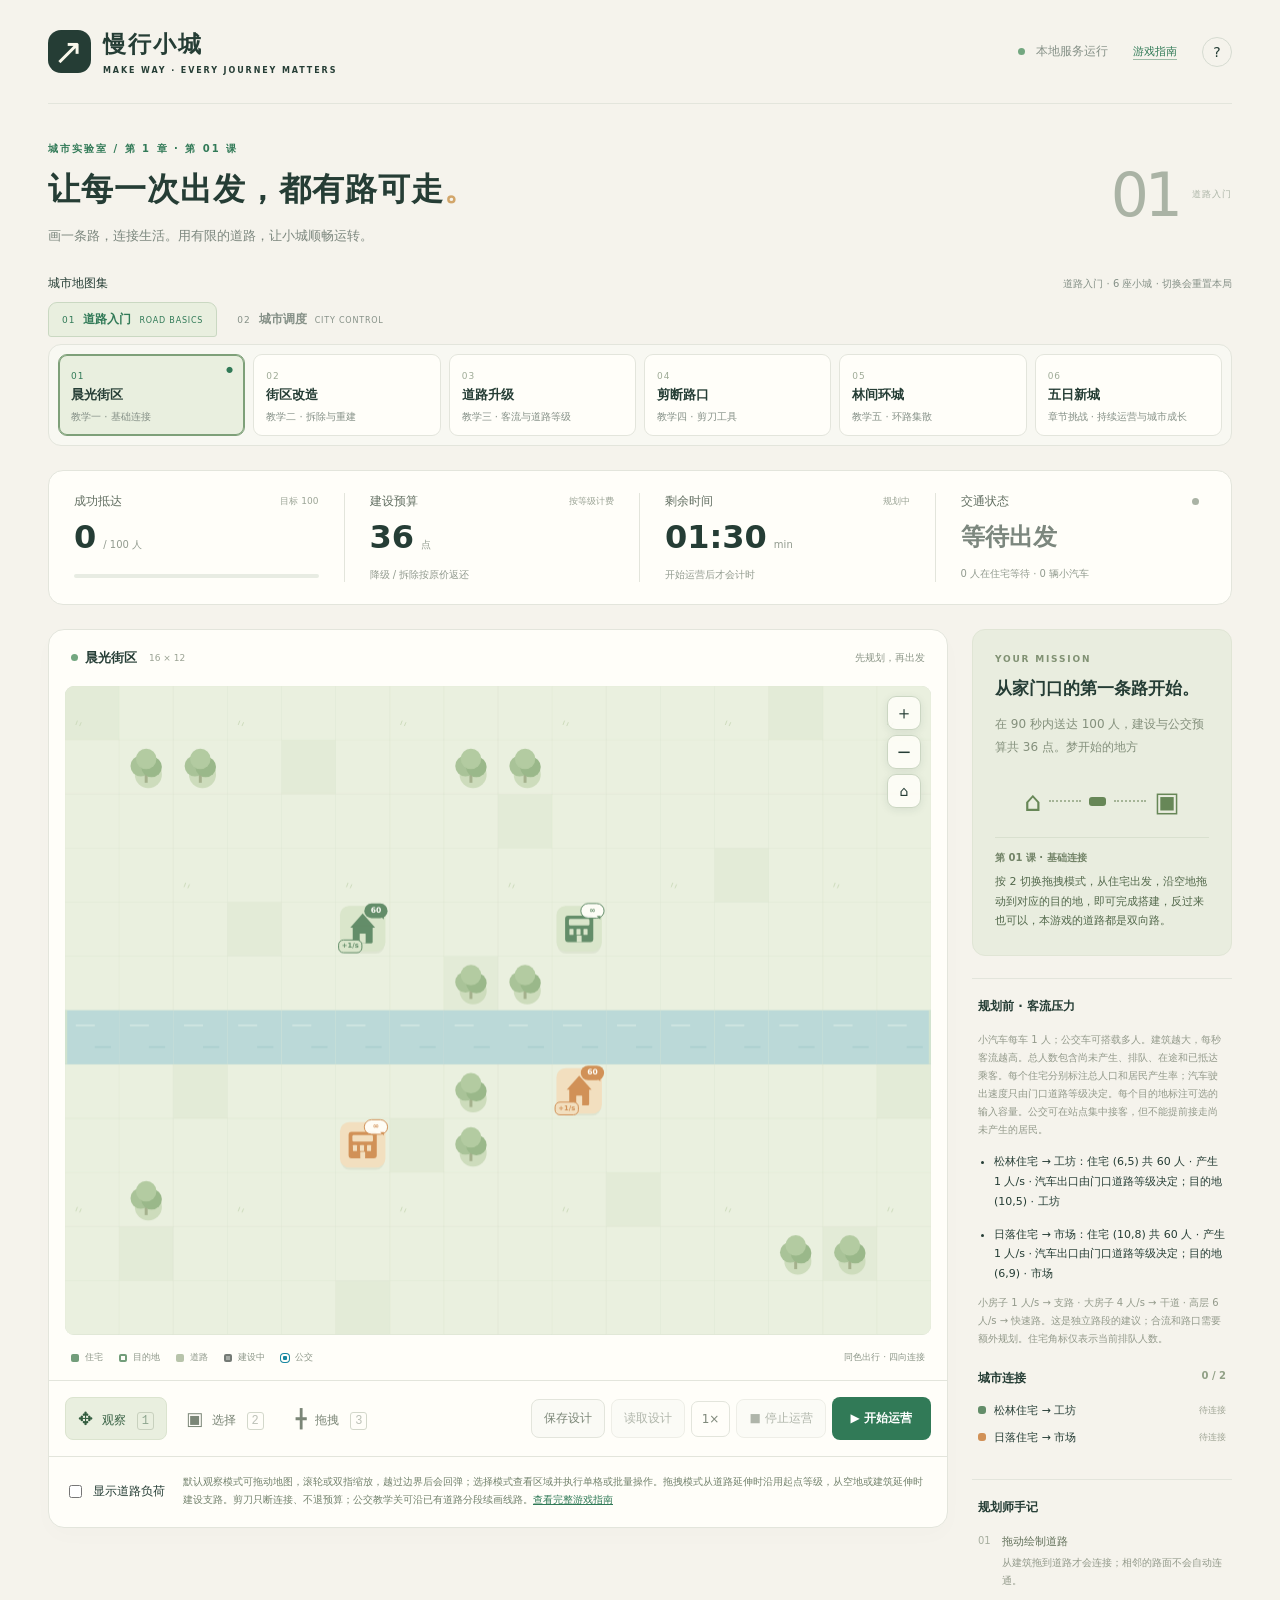
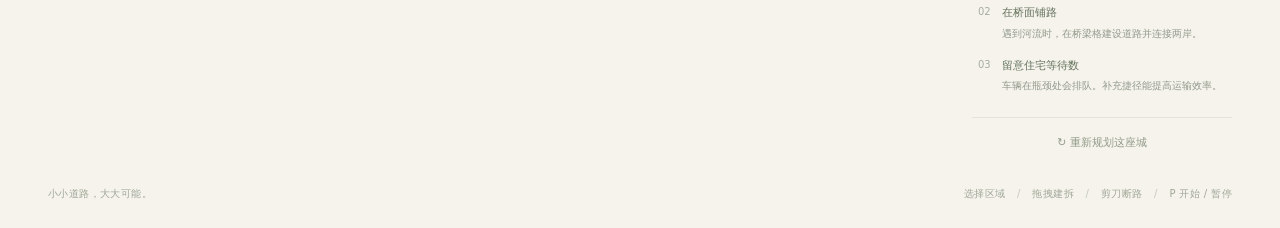
==== commit 94425488: "feat(map): add pannable zoomable map view" ====
--- a/index.html
+++ b/index.html
@@ -26,12 +26,12 @@
       <div class="workspace">
         <section class="board-panel" aria-label="道路规划地图">
           <div class="board-heading"><div><span class="live-dot"></span><strong id="map-name"></strong><span class="map-size">16 × 12</span></div><span id="board-status">先规划，再出发</span></div>
-          <div class="canvas-wrap"><canvas id="map" tabindex="0" aria-label="城市网格地图。选择模式可点选单格或拖选矩形；拖拽模式用于成片修建、改造或从端点拆路；剪刀模式剪断道路连接；公交线模式沿已有道路分段续画线路。键盘方向键移动，空格操作，1选择，2拖拽，3剪刀，4公交线。"></canvas><div id="toast" role="status" class="toast"></div></div>
+          <div class="canvas-wrap"><canvas id="map" class="view-mode" tabindex="0" aria-label="城市网格地图。默认观察模式可拖动地图，滚轮或双指缩放；选择模式可点选单格或拖选矩形；其他模式用于规划道路。键盘 1 至 5 切换模式。"></canvas><div class="zoom-controls" aria-label="地图缩放"><button id="zoom-in" title="放大地图">＋</button><button id="zoom-out" title="缩小地图">−</button><button id="zoom-reset" title="适应窗口">⌂</button></div><div id="toast" role="status" class="toast"></div></div>
           <div class="map-footer"><div class="legend"><span><i class="legend-home"></i>住宅</span><span><i class="legend-dest"></i>目的地</span><span><i class="legend-road"></i>道路</span><span id="legend-site" hidden><i class="legend-site"></i>建设中</span><span id="legend-bus" hidden><i class="legend-bus"></i>公交</span></div><span>同色出行 · 四向连接</span></div>
-          <div class="toolbar"><div class="tools" role="group" aria-label="操作模式"><button id="select-tool" class="tool active" aria-pressed="true"><span>▣</span> 选择 <kbd>1</kbd></button><button id="road-tool" class="tool" aria-pressed="false"><span>╋</span> 拖拽 <kbd>2</kbd></button><button id="cut-tool" class="tool" aria-pressed="false">✂ 剪刀 <kbd>3</kbd></button><button id="bus-tool" class="tool" aria-pressed="false" hidden><span>▰</span> 公交线 <kbd>4</kbd></button></div><div class="simulation"><button id="save-design" class="tool">保存设计</button><button id="load-design" class="tool">读取设计</button><button id="speed" class="speed" aria-label="切换运营倍速，当前 1 倍" title="当前 1×；点击切换为 2×">1×</button><button id="stop" class="tool" disabled>■ 停止运营</button><button id="start" class="primary">▶ 开始运营</button></div></div>
+          <div class="toolbar"><div class="tools" role="group" aria-label="操作模式"><button id="view-tool" class="tool active" aria-pressed="true"><span>✥</span> 观察 <kbd>1</kbd></button><button id="select-tool" class="tool" aria-pressed="false"><span>▣</span> 选择 <kbd>2</kbd></button><button id="road-tool" class="tool" aria-pressed="false"><span>╋</span> 拖拽 <kbd>3</kbd></button><button id="cut-tool" class="tool" aria-pressed="false">✂ 剪刀 <kbd>4</kbd></button><button id="bus-tool" class="tool" aria-pressed="false" hidden><span>▰</span> 公交线 <kbd>5</kbd></button></div><div class="simulation"><button id="save-design" class="tool">保存设计</button><button id="load-design" class="tool">读取设计</button><button id="speed" class="speed" aria-label="切换运营倍速，当前 1 倍" title="当前 1×；点击切换为 2×">1×</button><button id="stop" class="tool" disabled>■ 停止运营</button><button id="start" class="primary">▶ 开始运营</button></div></div>
           <section id="road-inspector" class="road-inspector"><div class="inspector-summary"><h3 id="selection-title">区域信息</h3><p id="road-detail">点击一个格子，或拖动选择矩形区域。</p><p id="road-load"></p><p id="signal-phase"></p><div class="road-actions"><button id="build-road" class="tool" disabled>＋ 建设支路</button><button id="upgrade-road" class="tool" disabled>↑ 升级</button><button id="downgrade-road" class="tool" disabled>↓ 降级</button><button id="remove-road" class="tool danger-button" disabled>⌫ 拆除</button></div><div id="bus-line-inspector" class="bus-line-inspector" hidden></div></div><div id="signal-controls" class="signal-controls"><label class="signal-master"><input id="signal-enabled" type="checkbox" disabled> 开启红绿灯</label><div id="signal-off-options" class="signal-subpanel"><label>无灯控制 <select id="signal-yield-mode" disabled><option value="arrival">自动让行 · 先到先行</option><option value="priority">按入口方向优先</option></select></label><div id="signal-priority-editor" hidden><strong>入口通行顺序</strong><div id="signal-priority-list" class="signal-order-list"></div><small>上方入口优先；同一入口内仍按到达顺序通行。</small></div></div><div id="signal-on-options" class="signal-subpanel" hidden><label><input id="signal-automatic" type="checkbox" disabled checked> 自动设置信号灯</label><label>每阶段绿灯 <select id="signal-cycle" disabled><option value="2">2 秒</option><option value="4">4 秒</option><option value="6">6 秒</option></select></label><div id="signal-custom-editor" hidden><div class="signal-custom-heading"><strong>手动放行动作</strong><button id="add-signal-phase" class="tool" type="button">＋ 阶段</button></div><div id="signal-phase-list" class="signal-phase-list"></div><small>可设置 1～8 个阶段；冲突动作不能放在同一阶段。右转始终让行，不纳入灯序。</small></div></div><div class="signal-legend" aria-label="路口箭头线图例"><span><i class="go-mark">↑ ↰</i> 绿线放行</span><span><i class="stop-mark">↑ ↰</i> 红线等待</span><span><i class="yield-mark">↱</i> 浅线让行</span></div><small id="signal-control-help">无灯时可选择先到先行或自定义入口优先级；启用信号灯后，自动调度会为 T 形路口采用主路优先三阶段，也可手动组合阶段。</small></div></section>
           <section id="bus-controls" class="bus-controls" hidden><div class="bus-heading"><strong>公交线路管理</strong><span id="bus-status">尚未规划公交线路</span></div><label>当前线路 <select id="bus-line-select" aria-label="选择公交线路"></select></label><button id="new-bus-line" class="tool">＋ 新建</button><label>名称 <input id="bus-line-name" maxlength="20" aria-label="公交线路名称"></label><label>颜色 <input id="bus-line-color" type="color" value="#1686a0" aria-label="公交线路颜色"></label><label>投放车辆 <select id="bus-count"><option value="1">1 辆 · 6 点</option><option value="2">2 辆 · 12 点</option><option value="3">3 辆 · 18 点</option></select></label><label class="bus-return-label"><input id="bus-return-trip" type="checkbox"> 原路返回 <small>返程不停站</small></label><button id="trim-bus" class="tool">反向擦除</button><button id="redraw-bus" class="tool">清空重画</button><button id="delete-bus" class="tool danger-button">删除线路</button><div id="bus-line-visibility" class="bus-line-visibility" aria-label="公交线路显示设置"></div><small>容量 12 人 · 道路速度的 1.35 倍 · 上下客 8 人/秒；眼睛按钮可突出或虚化各条线路；实线为绘制段，虚线为自动返程</small></section>
-          <div class="road-settings"><label id="load-setting"><input type="checkbox" id="show-load" checked> 显示道路负荷</label><small>选择模式查看区域并执行单格或批量操作；拖拽模式从道路延伸时沿用起点等级，从空地或建筑延伸时建设支路。只有从道路端点沿同级既有连接拖动时才拆除，其余拖动均为建设或等级刷新；松手前回拖会取消本次规划。剪刀只断连接、不退预算；公交教学关可沿已有道路分段续画线路；普通线路须闭环，或开启原路返回；选择线路上的道路格可为对应线路设置或取消站点，站点服务上下左右相邻建筑。公交面板可选择、命名、配色、分线路突出/虚化、从末端反向擦除、清空重画、配置车辆及开启原路返回。<a href="manual.html">查看完整游戏指南</a></small></div>
+          <div class="road-settings"><label id="load-setting"><input type="checkbox" id="show-load" checked> 显示道路负荷</label><small>默认观察模式可拖动地图，滚轮或双指缩放，越过边界后会回弹；选择模式查看区域并执行单格或批量操作。拖拽模式从道路延伸时沿用起点等级，从空地或建筑延伸时建设支路。剪刀只断连接、不退预算；公交教学关可沿已有道路分段续画线路。<a href="manual.html">查看完整游戏指南</a></small></div>
         </section>
         <aside class="sidebar">
           <section class="mission"><div class="eyebrow">YOUR MISSION</div><h2 id="mission-title"></h2><p id="mission-description"></p><div class="route-example"><span class="example-home">⌂</span><span class="route-dashes"></span><span class="mini-car"></span><span class="route-dashes"></span><span class="example-dest">▣</span></div><div class="mission-tip"><strong id="mission-tip-meta"></strong><p id="mission-tip"></p></div></section>
@@ -44,7 +44,7 @@
       <footer class="footer"><span>小小道路，大大可能。</span><span>选择区域 <span class="footer-sep">/</span> 拖拽建拆 <span class="footer-sep">/</span> 剪刀断路 <span class="footer-sep">/</span> P 开始 / 暂停</span></footer>
     </main>
   </div>
-  <dialog id="help-dialog"><button class="dialog-close" aria-label="关闭说明">×</button><div class="eyebrow">WELCOME, CITY PLANNER</div><h2>你的第一座交通小城</h2><p>用道路把各个住宅连到<b>同色目的地</b>。一条路线可以包含多个住宅与多个目的地（各自标注输出量/输入量）；车辆就近选择可到达的目的地。每栋住宅按居民产生率逐步产生出行需求，达到本轮总人数后停止新增；小汽车在门口道路有位置时逐辆出发，驶出速度只由门口道路等级决定，每车 1 人并自动沿最短道路前进；公交车可在站点集中运送已经产生的居民。</p><p><a href="manual.html">打开完整游戏指南</a>，查看操作方法、车辆出行和交通模拟规则。</p><ul><li><b>选择模式（1）</b>：点击选择单格，拖动选择矩形。下方会显示尺寸、道路总价、格子类型和运营车流；单格道路提供分开的升级、降级和拆除操作，只有三岔或十字路口提供调灯操作，建筑可查看人口、流量或容量，空地可建设支路，多格可批量升级、降级或拆除。</li><li><b>拖拽模式（2）</b>：只有从道路端点沿同级既有连接拖动才拆除，其他情况都按起点等级建设或刷新道路等级。从建筑出发也视为从道路出发，但建筑没有等级，向空地建设时使用支路。松手前沿原路线回拖会取消本次规划，松手时才一次性应用。</li><li><b>剪刀模式（3）</b>：沿既有连接拖动，只剪断连接、保留路面且不返还预算。同格交叉形成路口，相邻路面不会自动连接。</li><li>道路只沿拖动经过的上下左右方向相连；河流只能经过桥梁格，但桥面道路和岸边连接都需主动建设。</li><li>支路 / 干道 / 快速路每格花费 1 / 2 / 3 点预算，速度为 2.8 / 4 / 5.2 格每秒，每方向分别有 1 / 2 / 3 条车道，路宽逐级增加，车宽保持一致。每条车道可前后容纳 2 辆车，因此每方向容量为 2 / 4 / 6 辆（双向总容量为 4 / 8 / 12 辆，包含驶入预约），后车不能穿过前车。在选择模式选中道路后，可用分开的按钮按差价升级或降级，也可拆除；桥面道路与普通道路相同。</li><li>满载时车辆在上游排队，不会因拥堵直接判负。路口关闭红绿灯时，可按到达时间自动让行，或自定义北、东、南、西入口优先顺序，均以正常速度的 35% 逐车通过。启用红绿灯后可使用横向直行、横向左转、纵向直行、纵向左转自动循环，也可配置 1～8 个无冲突的手动阶段。右转不等灯，但要避让直行、左转及已进入路口的冲突车辆，出口满载时也要等待。互不冲突的车流可以同时通过。</li><li>三岔 / 十字路口默认自动避让。路况与红绿灯只在开放这些功能的关卡可用；开放后点击路口，可选择无灯让行方式、排列入口优先级，或调整红绿灯的自动/手动阶段与绿灯时长。道路负荷显示最忙方向的占用率，路口显示四个冲突分区的预约率；普通道路每车道有前后两个位置。路口格内印有各进口的直行和左转箭头线：绿线放行，红线等待；右转浅色弯线表示让行通行。只显示已有出口，关闭信号后所有箭头线变为浅色。</li><li>规划时住宅右上角显示总人口、目的地右上角显示接收容量；运营时分别实时显示尚未离开的居民和扣除已分配人数后的剩余容量。住宅左下角显示居民产生率，右下角“待”字气泡显示当前排队；住宅详情会提示汽车出口由门口道路等级决定。</li><li><b>公交线模式（4）</b>：在公交教学关沿已有明确连接的道路分段绘制，每次从线路末端续画。普通线路运营前须回到起点；也可开启原路返回，让公交在终点折返且返程不停站。线路允许重复道路；每辆公交消耗 6 点预算，容量 12 人，速度为道路小汽车速度的 1.35 倍，上下客每秒 8 人。线路完成后，邻近建筑的线路道路格自动设站；选择线路道路格可分别管理经过该格的各条线路站点，无需建筑道路出口连接。公交面板可管理线路名称、颜色、从末端反向擦除、清空重画、删除、车辆数、原路返回及逐线路突出/虚化；彩线靠右连续绘制，细箭头表示方向，自动返程段显示为同色虚线；公交只接走目的地也有站点且容量充足的居民，车顶人数标识实时显示载客量。</li><li>准备好后点击「开始运营」，在本关时限内达到运输目标即胜利。运营开始后规划会锁定，暂停时也只能查看路况；如需修改，请点击「停止运营」，道路、信号与公交线路设置会保留，车辆、车上乘客、成绩与计时会清空并返回规划。</li><li>「保存设计」会按关卡将当前道路、等级、信号和公交线路（含站点及原路返回）设置保存在本浏览器中；「读取设计」会替换当前设计并重新进入规划，不保存运营成绩。</li><li>结算时会按居民从产生到抵达的通勤时间统计四档分布；已经产生但尚未抵达的居民按最低档计入满意度。普通关卡中满意度仅用于展示。</li><li><b>五日挑战</b>会连续运营五天，每天运行到截止时间，再按 70% 当日总人口送达比例和 30% 满意度发放收入。灰色工地数字表示建筑还需几天落成；每日结算后可花收入改造，进度条可回到任一天运营前并覆盖后续记录。</li><li>键盘：方向键移动光标，空格使用当前模式；1 / 2 / 3 / 4 切换选择、拖拽、剪刀、公交线。选择模式按空格选择当前格；拖拽或剪刀用空格设起点、方向键延伸、空格结束；P 暂停。倍速按钮会依次切换 1×、2×、4×、0.5×；车辆、需求、信号灯和倒计时都会按所选倍速运行。</li></ul><button class="primary dialog-done">明白了，开始规划</button></dialog>
+  <dialog id="help-dialog"><button class="dialog-close" aria-label="关闭说明">×</button><div class="eyebrow">WELCOME, CITY PLANNER</div><h2>你的第一座交通小城</h2><p>用道路把各个住宅连到<b>同色目的地</b>。一条路线可以包含多个住宅与多个目的地（各自标注输出量/输入量）；车辆就近选择可到达的目的地。每栋住宅按居民产生率逐步产生出行需求，达到本轮总人数后停止新增；小汽车在门口道路有位置时逐辆出发，驶出速度只由门口道路等级决定，每车 1 人并自动沿最短道路前进；公交车可在站点集中运送已经产生的居民。</p><p><a href="manual.html">打开完整游戏指南</a>，查看操作方法、车辆出行和交通模拟规则。</p><ul><li><b>观察模式（1，默认）</b>：鼠标拖动或手机单指拖动地图，滚轮或双指捏合缩放；越过边界松手后会回弹。右上角按钮可缩放或复位。</li><li><b>选择模式（2）</b>：点击选择单格，拖动选择矩形。下方会显示尺寸、道路总价、格子类型和运营车流；单格道路提供分开的升级、降级和拆除操作，只有三岔或十字路口提供调灯操作，建筑可查看人口、流量或容量，空地可建设支路，多格可批量升级、降级或拆除。</li><li><b>拖拽模式（3）</b>：只有从道路端点沿同级既有连接拖动才拆除，其他情况都按起点等级建设或刷新道路等级。从建筑出发也视为从道路出发，但建筑没有等级，向空地建设时使用支路。松手前沿原路线回拖会取消本次规划，松手时才一次性应用。</li><li><b>剪刀模式（4）</b>：沿既有连接拖动，只剪断连接、保留路面且不返还预算。同格交叉形成路口，相邻路面不会自动连接。</li><li>道路只沿拖动经过的上下左右方向相连；河流只能经过桥梁格，但桥面道路和岸边连接都需主动建设。</li><li>支路 / 干道 / 快速路每格花费 1 / 2 / 3 点预算，速度为 2.8 / 4 / 5.2 格每秒，每方向分别有 1 / 2 / 3 条车道，路宽逐级增加，车宽保持一致。每条车道可前后容纳 2 辆车，因此每方向容量为 2 / 4 / 6 辆（双向总容量为 4 / 8 / 12 辆，包含驶入预约），后车不能穿过前车。在选择模式选中道路后，可用分开的按钮按差价升级或降级，也可拆除；桥面道路与普通道路相同。</li><li>满载时车辆在上游排队，不会因拥堵直接判负。路口关闭红绿灯时，可按到达时间自动让行，或自定义北、东、南、西入口优先顺序，均以正常速度的 35% 逐车通过。启用红绿灯后可使用横向直行、横向左转、纵向直行、纵向左转自动循环，也可配置 1～8 个无冲突的手动阶段。右转不等灯，但要避让直行、左转及已进入路口的冲突车辆，出口满载时也要等待。互不冲突的车流可以同时通过。</li><li>三岔 / 十字路口默认自动避让。路况与红绿灯只在开放这些功能的关卡可用；开放后点击路口，可选择无灯让行方式、排列入口优先级，或调整红绿灯的自动/手动阶段与绿灯时长。道路负荷显示最忙方向的占用率，路口显示四个冲突分区的预约率；普通道路每车道有前后两个位置。路口格内印有各进口的直行和左转箭头线：绿线放行，红线等待；右转浅色弯线表示让行通行。只显示已有出口，关闭信号后所有箭头线变为浅色。</li><li>规划时住宅右上角显示总人口、目的地右上角显示接收容量；运营时分别实时显示尚未离开的居民和扣除已分配人数后的剩余容量。住宅左下角显示居民产生率，右下角“待”字气泡显示当前排队；住宅详情会提示汽车出口由门口道路等级决定。</li><li><b>公交线模式（5）</b>：在公交教学关沿已有明确连接的道路分段绘制，每次从线路末端续画。普通线路运营前须回到起点；也可开启原路返回，让公交在终点折返且返程不停站。线路允许重复道路；每辆公交消耗 6 点预算，容量 12 人，速度为道路小汽车速度的 1.35 倍，上下客每秒 8 人。线路完成后，邻近建筑的线路道路格自动设站；选择线路道路格可分别管理经过该格的各条线路站点，无需建筑道路出口连接。公交面板可管理线路名称、颜色、从末端反向擦除、清空重画、删除、车辆数、原路返回及逐线路突出/虚化；彩线靠右连续绘制，细箭头表示方向，自动返程段显示为同色虚线；公交只接走目的地也有站点且容量充足的居民，车顶人数标识实时显示载客量。</li><li>准备好后点击「开始运营」，在本关时限内达到运输目标即胜利。运营开始后规划会锁定，暂停时也只能查看路况；如需修改，请点击「停止运营」，道路、信号与公交线路设置会保留，车辆、车上乘客、成绩与计时会清空并返回规划。</li><li>「保存设计」会按关卡将当前道路、等级、信号和公交线路（含站点及原路返回）设置保存在本浏览器中；「读取设计」会替换当前设计并重新进入规划，不保存运营成绩。</li><li>结算时会按居民从产生到抵达的通勤时间统计四档分布；已经产生但尚未抵达的居民按最低档计入满意度。普通关卡中满意度仅用于展示。</li><li><b>五日挑战</b>会连续运营五天，每天运行到截止时间，再按 70% 当日总人口送达比例和 30% 满意度发放收入。灰色工地数字表示建筑还需几天落成；每日结算后可花收入改造，进度条可回到任一天运营前并覆盖后续记录。</li><li>键盘：方向键移动光标，空格使用当前模式；1 / 2 / 3 / 4 / 5 切换观察、选择、拖拽、剪刀、公交线。选择模式按空格选择当前格；拖拽或剪刀用空格设起点、方向键延伸、空格结束；P 暂停。倍速按钮会依次切换 1×、2×、4×、0.5×；车辆、需求、信号灯和倒计时都会按所选倍速运行。</li></ul><button class="primary dialog-done">明白了，开始规划</button></dialog>
   <dialog id="reset-dialog"><h2>重新规划这座城？</h2><p>本局道路、公交线路、车辆和成绩会被清空。</p><div class="dialog-actions"><button id="cancel-reset" class="tool">继续这一局</button><button id="confirm-reset" class="primary">重新开始</button></div></dialog>
   <dialog id="level-dialog"><h2 id="level-confirm-title">切换关卡？</h2><p>当前道路、车辆和成绩会被清空，所有关卡都可以自由选择。</p><div class="dialog-actions"><button id="cancel-level" class="tool">留在本关</button><button id="confirm-level" class="primary">进入关卡</button></div></dialog>
   <dialog id="stop-dialog"><h2>停止运营并重新规划？</h2><p>当前道路、道路等级、信号和公交线路会保留；车辆、车上乘客、成绩、排队和计时会被清空。</p><div class="dialog-actions"><button id="cancel-stop" class="tool">继续运营</button><button id="confirm-stop" class="primary">停止并规划</button></div></dialog>
--- a/style.css
+++ b/style.css
@@ -1,4 +1,5 @@
 :root{--bg:#f5f3ec;--ink:#253d35;--muted:#859087;--green:#317a57;--line:#e3e5dc;--paper:#fffef9;--orange:#d18d4f;--purple:#9580b6}*{box-sizing:border-box}body{margin:0;background:var(--bg);color:var(--ink);font-family:Inter,"PingFang SC","Microsoft YaHei",system-ui,sans-serif;font-size:14px}button,a{-webkit-tap-highlight-color:transparent}button{font:inherit;cursor:pointer;transition:background .15s,transform .15s}button:hover{filter:brightness(.97)}button:active{transform:translateY(1px)}button:focus-visible,a:focus-visible,canvas:focus-visible{outline:3px solid #e0ac58;outline-offset:3px}button:disabled{cursor:not-allowed;opacity:.6}.app{max-width:1320px;padding:0 48px;margin:auto}.header{height:104px;border-bottom:1px solid var(--line);display:flex;justify-content:space-between;align-items:center}.brand{display:flex;gap:12px;align-items:center;text-decoration:none;color:var(--ink);font-size:23px;font-weight:800;letter-spacing:2px}.brand-icon{display:grid;place-items:center;width:43px;height:43px;background:var(--ink);color:#faf8ec;border-radius:13px;font-size:36px;font-weight:400}.brand small{display:block;font-size:8px;letter-spacing:1.9px;margin-top:6px;font-weight:600}.header-actions{display:flex;align-items:center;gap:25px}.manual-link{color:var(--green);font-size:11px;text-decoration:none;border-bottom:1px solid #9ebca8}.local-tag{font-size:12px;color:var(--muted)}.local-tag i,.live-dot,.status-dot{display:inline-block;width:7px;height:7px;border-radius:50%;background:#73a780;margin-right:7px}.icon-button{border:1px solid #d6dbd1;background:transparent;border-radius:50%;height:30px;width:30px;color:var(--ink)}.intro{display:flex;justify-content:space-between;align-items:center;padding:38px 0 28px}.eyebrow{font-size:10px;letter-spacing:2px;color:var(--green);font-weight:700}.intro h1{font-size:32px;letter-spacing:1px;margin:12px 0}.intro h1>span{color:#d2a66a}.intro p{color:#7c877e;font-size:13px;margin:0;line-height:1.8}.mobile-break{display:none}.chapter{display:flex;gap:13px;align-items:center;color:#aab3a5}.chapter>span{font-size:60px;font-weight:300;letter-spacing:-4px}.chapter small{font-size:9px;line-height:1.9;letter-spacing:1px}.stats{display:grid;grid-template-columns:repeat(4,1fr);background:var(--paper);border:1px solid var(--line);border-radius:15px;padding:22px 0;margin-bottom:24px}.stat{padding:0 25px;border-right:1px solid var(--line)}.stat:last-child{border:0}.stat-label{font-size:12px;display:flex;justify-content:space-between;align-items:center;color:#626f62}.stat-label small{font-size:9px;color:#9aa395}.stat strong{font-size:32px;line-height:1.7;font-weight:600;font-variant-numeric:tabular-nums}.unit{font-size:10px;color:#929b8f;margin-left:7px}.stat-note{font-size:10px;color:#929b8f}.stat .traffic-value{font-size:24px;line-height:2.25;color:var(--green)}.progress{height:4px;margin-top:9px;background:#e8ece3;border-radius:3px;overflow:hidden}.progress i{height:100%;display:block;background:#73a780;transition:width .2s;width:0}.workspace{display:grid;grid-template-columns:minmax(0,1fr) 260px;gap:24px;align-items:start}.board-panel{background:var(--paper);border:1px solid var(--line);border-radius:16px;overflow:hidden;box-shadow:0 8px 22px #34422d04}.board-heading{display:flex;align-items:center;justify-content:space-between;padding:19px 22px;font-size:11px}.board-heading>div{display:flex;align-items:center}.board-heading strong{font-size:13px;font-weight:600}.map-size{font-size:9px;color:#9aa293;padding-left:12px}.board-heading>span{font-size:10px;color:#8d9789}.canvas-wrap{position:relative;margin:0 16px;background:#eaf0df;border-radius:9px;overflow:hidden}canvas{display:block;width:100%;aspect-ratio:4/3;touch-action:none;cursor:crosshair}.toast{position:absolute;bottom:16px;left:50%;transform:translate(-50%,6px);background:#253d35eb;color:#fffef9;padding:9px 15px;border-radius:8px;font-size:12px;opacity:0;pointer-events:none;transition:.2s;max-width:95%;width:max-content}.toast.visible{opacity:1;transform:translate(-50%,0)}.map-footer{display:flex;justify-content:space-between;padding:16px 22px;font-size:9px;color:#8c9688}.legend{display:flex;gap:16px}.legend span{display:flex;align-items:center;gap:6px}.legend i{width:8px;height:8px;display:inline-block}.legend-home{background:#729d7a;border-radius:2px}.legend-dest{border:2px solid #729d7a;border-radius:2px}.legend-road{background:#b8c4ab;border-radius:2px}.legend-bus{background:#1686a0;border:2px solid #fffef9;border-radius:3px;box-shadow:0 0 0 1px #1686a0}.toolbar{display:flex;justify-content:space-between;gap:10px;align-items:center;border-top:1px solid var(--line);padding:16px}.tools,.simulation{display:flex;gap:6px;align-items:center}.tool{border:1px solid transparent;background:transparent;padding:10px 12px;color:#7b8677;border-radius:8px;font-size:12px}.tool.active{background:#e9efdf;border-color:#dbe4cf;color:#345e40}.tool>span{font-size:18px;vertical-align:-1px;margin-right:5px}kbd{font:9px inherit;margin-left:7px;opacity:.5;border:1px solid #a9b49e;padding:1px 4px;border-radius:3px}.primary{background:var(--green);color:#fff;border:0;border-radius:8px;padding:13px 19px;font-size:12px;font-weight:600;white-space:nowrap}.speed{background:transparent;border:1px solid var(--line);border-radius:7px;padding:10px;font-size:12px;color:#7f897b}.sidebar{display:flex;flex-direction:column;gap:22px}.mission{background:#e9eddf;border-radius:13px;padding:24px 22px;border:1px solid #e0e5d5}.mission .eyebrow{font-size:9px;color:#809173;letter-spacing:1.8px}h2{font-size:18px;line-height:1.5;margin:12px 0}.mission h2{font-size:17px}.mission p{font-size:12px;color:#84907c;line-height:1.9}.mission p b{color:#52684b;font-weight:600}.route-example{display:flex;align-items:center;justify-content:center;gap:8px;padding:15px 0 20px;color:#678757}.example-home,.example-dest{font-size:27px}.route-dashes{height:1px;width:32px;border-top:2px dotted #a5b497}.mini-car{width:17px;height:9px;border-radius:3px;background:#678757}.mission-tip{border-top:1px solid #d9e0cf;padding-top:13px;color:#728367}.mission-tip>strong{display:block;font-size:10px;font-weight:600}.mission .mission-tip>p{margin:7px 0 0;color:#52684b;font-size:11px;line-height:1.8;white-space:pre-line;overflow-wrap:anywhere}h3{font-size:12px;display:flex;justify-content:space-between;margin:0 0 16px;font-weight:600}h3>span{color:#91a086;font-size:10px}.connections,.notes{padding:0 6px}.connection-row{display:flex;align-items:center;justify-content:space-between;margin:12px 0;font-size:11px}.connection-row i{display:inline-block;width:8px;height:8px;border-radius:3px;margin-right:8px}.connection-row>span:last-child{font-size:9px;color:#a0a696}.connection-row.connected>span:last-child{color:var(--green)}.notes{border-top:1px solid var(--line);padding-top:19px}.notes ol{padding:0;margin:0;list-style:none}.notes li{display:flex;gap:11px;margin-top:13px}.notes li>span{font-size:10px;color:#a7ae9f;line-height:1.8}.notes p{font-size:10px;line-height:1.8;margin:0;color:#939a8b}.notes b{display:block;color:#64725c;font-size:11px;font-weight:500;margin-bottom:2px}.reset{background:transparent;border:0;color:#929b89;font-size:11px;padding:10px}.sidebar>.reset{border-top:1px solid var(--line);padding-top:17px}.footer{display:flex;justify-content:space-between;padding:27px 0;color:#a0a797;font-size:10px;letter-spacing:.4px}.footer-sep{padding:0 8px;color:#c3c8bc}dialog{border:1px solid var(--line);border-radius:20px;padding:35px;max-width:460px;width:calc(100% - 32px);background:var(--paper);color:var(--ink);box-shadow:0 30px 100px #17392630}dialog::backdrop{background:#1e352d55;backdrop-filter:blur(4px)}dialog p,dialog li{color:#7d8977;font-size:13px;line-height:1.9}dialog ul{padding-left:19px}dialog li{margin-bottom:8px}dialog .primary{margin-top:10px}.dialog-close{position:absolute;right:17px;top:13px;border:0;background:transparent;color:#7d8977;font-size:24px}.dialog-actions{display:flex;justify-content:flex-end;gap:10px;align-items:center}#result-dialog{text-align:center}.result-icon{font-size:44px;color:var(--green);margin-bottom:15px}.result-stats{padding:18px;background:#edf0e5;border-radius:10px;line-height:2;margin:20px 0;font-size:13px}#result-dialog .reset{display:block;margin:10px auto 0}.result-stats>strong{display:block;font-size:20px;color:var(--green)}.commute-distribution{display:grid;grid-template-columns:1fr 1fr;gap:6px;margin-top:10px}.commute-distribution span{background:#fffef9;border-radius:6px;padding:4px;font-size:11px}@media(min-width:1450px){.intro{padding-top:46px;padding-bottom:35px}.app{max-width:1390px}.workspace{grid-template-columns:minmax(0,1fr) 280px;gap:28px}}@media(max-width:1000px){.app{padding:0 25px}.workspace{grid-template-columns:minmax(0,1fr) 220px;gap:18px}.stat{padding:0 16px}.stat-label small{display:none}.toolbar{padding:12px 10px}.tool{padding:9px}kbd{display:none}.primary{padding:12px}.mission{padding:20px 17px}.intro h1{font-size:28px}}@media(max-width:760px){.app{padding:0 16px}.header{height:80px}.brand{font-size:20px}.brand small{font-size:6px}.brand-icon{width:37px;height:37px}.local-tag{display:none}.intro{padding:27px 0 24px}.intro h1{font-size:25px}.intro p{font-size:11px}.chapter{display:none}.stats{padding:17px 0;gap:18px 0;grid-template-columns:1fr 1fr;margin-bottom:18px}.stat:nth-child(2){border:0}.stat strong{font-size:28px}.stat .traffic-value{font-size:22px}.stat-label small{display:inline}.workspace{grid-template-columns:1fr}.sidebar{display:grid;grid-template-columns:1fr 1fr;gap:20px}.mission{grid-row:span 2}.notes{border:0;padding-top:0}.sidebar>.reset{grid-column:1/-1}.board-heading{padding:17px}.canvas-wrap{margin:0 9px}.map-footer{padding:13px;font-size:8px}.legend{gap:12px}.footer{font-size:9px;padding:20px 0}.footer>span:last-child{display:none}.mission h2{font-size:16px}.toolbar{gap:4px}.tool{padding:9px 8px;font-size:11px}.tool>span{margin-right:2px}.primary{font-size:11px}.simulation{gap:4px}.speed{padding:9px 7px}}@media(max-width:390px){.mobile-break{display:block}.intro h1{line-height:1.5}.sidebar{grid-template-columns:1fr}.mission{grid-row:auto}.board-heading>span{font-size:9px}.tool>span{display:none}}
+.canvas-wrap{background:#d9dfd2}.view-mode{cursor:grab}.view-mode:active{cursor:grabbing}.zoom-controls{position:absolute;right:10px;top:10px;display:flex;flex-direction:column;gap:5px;z-index:2}.zoom-controls button{width:34px;height:34px;border:1px solid #cbd6c2;border-radius:9px;background:#fffef9dd;color:var(--ink);font-size:18px;line-height:1;box-shadow:0 2px 8px #253d3518}.zoom-controls button:last-child{font-size:14px}@media(max-width:760px){.zoom-controls button{width:40px;height:40px}}
 
 /* Passenger pressure is available before operation, including on small screens. */
 #demand-list { padding-left: 16px; margin: 10px 0; }
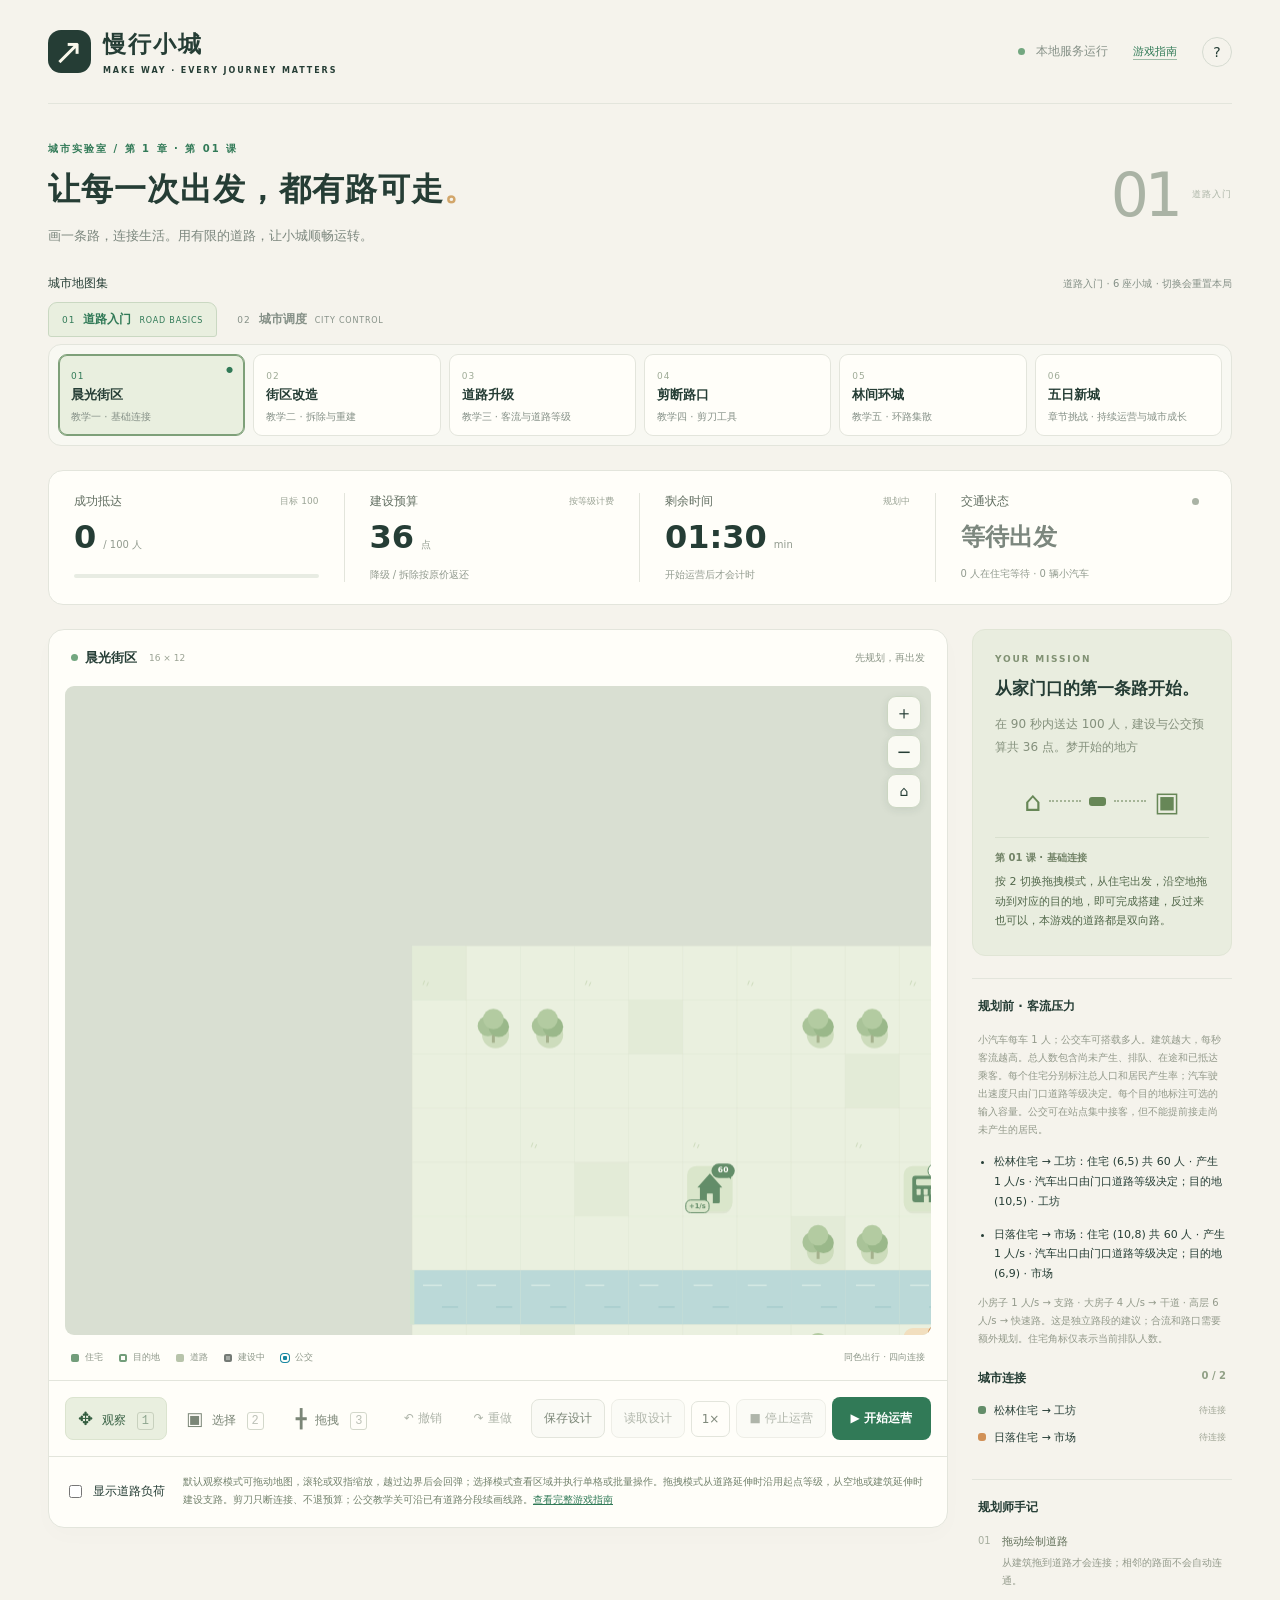
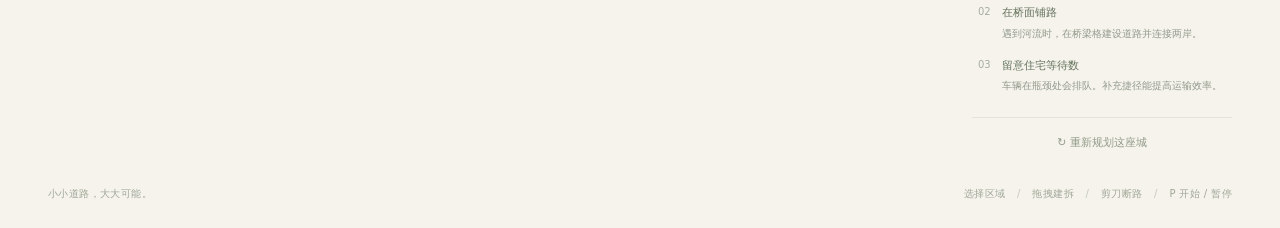
==== commit 3e0c252c: "feat(game): add design undo and redo" ====
--- a/index.html
+++ b/index.html
@@ -28,7 +28,7 @@
           <div class="board-heading"><div><span class="live-dot"></span><strong id="map-name"></strong><span class="map-size">16 × 12</span></div><span id="board-status">先规划，再出发</span></div>
           <div class="canvas-wrap"><canvas id="map" class="view-mode" tabindex="0" aria-label="城市网格地图。默认观察模式可拖动地图，滚轮或双指缩放；选择模式可点选单格或拖选矩形；其他模式用于规划道路。键盘 1 至 5 切换模式。"></canvas><div class="zoom-controls" aria-label="地图缩放"><button id="zoom-in" title="放大地图">＋</button><button id="zoom-out" title="缩小地图">−</button><button id="zoom-reset" title="适应窗口">⌂</button></div><div id="toast" role="status" class="toast"></div></div>
           <div class="map-footer"><div class="legend"><span><i class="legend-home"></i>住宅</span><span><i class="legend-dest"></i>目的地</span><span><i class="legend-road"></i>道路</span><span id="legend-site" hidden><i class="legend-site"></i>建设中</span><span id="legend-bus" hidden><i class="legend-bus"></i>公交</span></div><span>同色出行 · 四向连接</span></div>
-          <div class="toolbar"><div class="tools" role="group" aria-label="操作模式"><button id="view-tool" class="tool active" aria-pressed="true"><span>✥</span> 观察 <kbd>1</kbd></button><button id="select-tool" class="tool" aria-pressed="false"><span>▣</span> 选择 <kbd>2</kbd></button><button id="road-tool" class="tool" aria-pressed="false"><span>╋</span> 拖拽 <kbd>3</kbd></button><button id="cut-tool" class="tool" aria-pressed="false">✂ 剪刀 <kbd>4</kbd></button><button id="bus-tool" class="tool" aria-pressed="false" hidden><span>▰</span> 公交线 <kbd>5</kbd></button></div><div class="simulation"><button id="save-design" class="tool">保存设计</button><button id="load-design" class="tool">读取设计</button><button id="speed" class="speed" aria-label="切换运营倍速，当前 1 倍" title="当前 1×；点击切换为 2×">1×</button><button id="stop" class="tool" disabled>■ 停止运营</button><button id="start" class="primary">▶ 开始运营</button></div></div>
+          <div class="toolbar"><div class="tools" role="group" aria-label="操作模式"><button id="view-tool" class="tool active" aria-pressed="true"><span>✥</span> 观察 <kbd>1</kbd></button><button id="select-tool" class="tool" aria-pressed="false"><span>▣</span> 选择 <kbd>2</kbd></button><button id="road-tool" class="tool" aria-pressed="false"><span>╋</span> 拖拽 <kbd>3</kbd></button><button id="cut-tool" class="tool" aria-pressed="false">✂ 剪刀 <kbd>4</kbd></button><button id="bus-tool" class="tool" aria-pressed="false" hidden><span>▰</span> 公交线 <kbd>5</kbd></button></div><div class="simulation"><button id="undo-design" class="tool" disabled title="撤销（Ctrl/Command + Z）">↶ 撤销</button><button id="redo-design" class="tool" disabled title="重做（Ctrl/Command + Shift + Z）">↷ 重做</button><button id="save-design" class="tool">保存设计</button><button id="load-design" class="tool">读取设计</button><button id="speed" class="speed" aria-label="切换运营倍速，当前 1 倍" title="当前 1×；点击切换为 2×">1×</button><button id="stop" class="tool" disabled>■ 停止运营</button><button id="start" class="primary">▶ 开始运营</button></div></div>
           <section id="road-inspector" class="road-inspector"><div class="inspector-summary"><h3 id="selection-title">区域信息</h3><p id="road-detail">点击一个格子，或拖动选择矩形区域。</p><p id="road-load"></p><p id="signal-phase"></p><div class="road-actions"><button id="build-road" class="tool" disabled>＋ 建设支路</button><button id="upgrade-road" class="tool" disabled>↑ 升级</button><button id="downgrade-road" class="tool" disabled>↓ 降级</button><button id="remove-road" class="tool danger-button" disabled>⌫ 拆除</button></div><div id="bus-line-inspector" class="bus-line-inspector" hidden></div></div><div id="signal-controls" class="signal-controls"><label class="signal-master"><input id="signal-enabled" type="checkbox" disabled> 开启红绿灯</label><div id="signal-off-options" class="signal-subpanel"><label>无灯控制 <select id="signal-yield-mode" disabled><option value="arrival">自动让行 · 先到先行</option><option value="priority">按入口方向优先</option></select></label><div id="signal-priority-editor" hidden><strong>入口通行顺序</strong><div id="signal-priority-list" class="signal-order-list"></div><small>上方入口优先；同一入口内仍按到达顺序通行。</small></div></div><div id="signal-on-options" class="signal-subpanel" hidden><label><input id="signal-automatic" type="checkbox" disabled checked> 自动设置信号灯</label><label>每阶段绿灯 <select id="signal-cycle" disabled><option value="2">2 秒</option><option value="4">4 秒</option><option value="6">6 秒</option></select></label><div id="signal-custom-editor" hidden><div class="signal-custom-heading"><strong>手动放行动作</strong><button id="add-signal-phase" class="tool" type="button">＋ 阶段</button></div><div id="signal-phase-list" class="signal-phase-list"></div><small>可设置 1～8 个阶段；冲突动作不能放在同一阶段。右转始终让行，不纳入灯序。</small></div></div><div class="signal-legend" aria-label="路口箭头线图例"><span><i class="go-mark">↑ ↰</i> 绿线放行</span><span><i class="stop-mark">↑ ↰</i> 红线等待</span><span><i class="yield-mark">↱</i> 浅线让行</span></div><small id="signal-control-help">无灯时可选择先到先行或自定义入口优先级；启用信号灯后，自动调度会为 T 形路口采用主路优先三阶段，也可手动组合阶段。</small></div></section>
           <section id="bus-controls" class="bus-controls" hidden><div class="bus-heading"><strong>公交线路管理</strong><span id="bus-status">尚未规划公交线路</span></div><label>当前线路 <select id="bus-line-select" aria-label="选择公交线路"></select></label><button id="new-bus-line" class="tool">＋ 新建</button><label>名称 <input id="bus-line-name" maxlength="20" aria-label="公交线路名称"></label><label>颜色 <input id="bus-line-color" type="color" value="#1686a0" aria-label="公交线路颜色"></label><label>投放车辆 <select id="bus-count"><option value="1">1 辆 · 6 点</option><option value="2">2 辆 · 12 点</option><option value="3">3 辆 · 18 点</option></select></label><label class="bus-return-label"><input id="bus-return-trip" type="checkbox"> 原路返回 <small>返程不停站</small></label><button id="trim-bus" class="tool">反向擦除</button><button id="redraw-bus" class="tool">清空重画</button><button id="delete-bus" class="tool danger-button">删除线路</button><div id="bus-line-visibility" class="bus-line-visibility" aria-label="公交线路显示设置"></div><small>容量 12 人 · 道路速度的 1.35 倍 · 上下客 8 人/秒；眼睛按钮可突出或虚化各条线路；实线为绘制段，虚线为自动返程</small></section>
           <div class="road-settings"><label id="load-setting"><input type="checkbox" id="show-load" checked> 显示道路负荷</label><small>默认观察模式可拖动地图，滚轮或双指缩放，越过边界后会回弹；选择模式查看区域并执行单格或批量操作。拖拽模式从道路延伸时沿用起点等级，从空地或建筑延伸时建设支路。剪刀只断连接、不退预算；公交教学关可沿已有道路分段续画线路。<a href="manual.html">查看完整游戏指南</a></small></div>
@@ -44,7 +44,7 @@
       <footer class="footer"><span>小小道路，大大可能。</span><span>选择区域 <span class="footer-sep">/</span> 拖拽建拆 <span class="footer-sep">/</span> 剪刀断路 <span class="footer-sep">/</span> P 开始 / 暂停</span></footer>
     </main>
   </div>
-  <dialog id="help-dialog"><button class="dialog-close" aria-label="关闭说明">×</button><div class="eyebrow">WELCOME, CITY PLANNER</div><h2>你的第一座交通小城</h2><p>用道路把各个住宅连到<b>同色目的地</b>。一条路线可以包含多个住宅与多个目的地（各自标注输出量/输入量）；车辆就近选择可到达的目的地。每栋住宅按居民产生率逐步产生出行需求，达到本轮总人数后停止新增；小汽车在门口道路有位置时逐辆出发，驶出速度只由门口道路等级决定，每车 1 人并自动沿最短道路前进；公交车可在站点集中运送已经产生的居民。</p><p><a href="manual.html">打开完整游戏指南</a>，查看操作方法、车辆出行和交通模拟规则。</p><ul><li><b>观察模式（1，默认）</b>：鼠标拖动或手机单指拖动地图，滚轮或双指捏合缩放；越过边界松手后会回弹。右上角按钮可缩放或复位。</li><li><b>选择模式（2）</b>：点击选择单格，拖动选择矩形。下方会显示尺寸、道路总价、格子类型和运营车流；单格道路提供分开的升级、降级和拆除操作，只有三岔或十字路口提供调灯操作，建筑可查看人口、流量或容量，空地可建设支路，多格可批量升级、降级或拆除。</li><li><b>拖拽模式（3）</b>：只有从道路端点沿同级既有连接拖动才拆除，其他情况都按起点等级建设或刷新道路等级。从建筑出发也视为从道路出发，但建筑没有等级，向空地建设时使用支路。松手前沿原路线回拖会取消本次规划，松手时才一次性应用。</li><li><b>剪刀模式（4）</b>：沿既有连接拖动，只剪断连接、保留路面且不返还预算。同格交叉形成路口，相邻路面不会自动连接。</li><li>道路只沿拖动经过的上下左右方向相连；河流只能经过桥梁格，但桥面道路和岸边连接都需主动建设。</li><li>支路 / 干道 / 快速路每格花费 1 / 2 / 3 点预算，速度为 2.8 / 4 / 5.2 格每秒，每方向分别有 1 / 2 / 3 条车道，路宽逐级增加，车宽保持一致。每条车道可前后容纳 2 辆车，因此每方向容量为 2 / 4 / 6 辆（双向总容量为 4 / 8 / 12 辆，包含驶入预约），后车不能穿过前车。在选择模式选中道路后，可用分开的按钮按差价升级或降级，也可拆除；桥面道路与普通道路相同。</li><li>满载时车辆在上游排队，不会因拥堵直接判负。路口关闭红绿灯时，可按到达时间自动让行，或自定义北、东、南、西入口优先顺序，均以正常速度的 35% 逐车通过。启用红绿灯后可使用横向直行、横向左转、纵向直行、纵向左转自动循环，也可配置 1～8 个无冲突的手动阶段。右转不等灯，但要避让直行、左转及已进入路口的冲突车辆，出口满载时也要等待。互不冲突的车流可以同时通过。</li><li>三岔 / 十字路口默认自动避让。路况与红绿灯只在开放这些功能的关卡可用；开放后点击路口，可选择无灯让行方式、排列入口优先级，或调整红绿灯的自动/手动阶段与绿灯时长。道路负荷显示最忙方向的占用率，路口显示四个冲突分区的预约率；普通道路每车道有前后两个位置。路口格内印有各进口的直行和左转箭头线：绿线放行，红线等待；右转浅色弯线表示让行通行。只显示已有出口，关闭信号后所有箭头线变为浅色。</li><li>规划时住宅右上角显示总人口、目的地右上角显示接收容量；运营时分别实时显示尚未离开的居民和扣除已分配人数后的剩余容量。住宅左下角显示居民产生率，右下角“待”字气泡显示当前排队；住宅详情会提示汽车出口由门口道路等级决定。</li><li><b>公交线模式（5）</b>：在公交教学关沿已有明确连接的道路分段绘制，每次从线路末端续画。普通线路运营前须回到起点；也可开启原路返回，让公交在终点折返且返程不停站。线路允许重复道路；每辆公交消耗 6 点预算，容量 12 人，速度为道路小汽车速度的 1.35 倍，上下客每秒 8 人。线路完成后，邻近建筑的线路道路格自动设站；选择线路道路格可分别管理经过该格的各条线路站点，无需建筑道路出口连接。公交面板可管理线路名称、颜色、从末端反向擦除、清空重画、删除、车辆数、原路返回及逐线路突出/虚化；彩线靠右连续绘制，细箭头表示方向，自动返程段显示为同色虚线；公交只接走目的地也有站点且容量充足的居民，车顶人数标识实时显示载客量。</li><li>准备好后点击「开始运营」，在本关时限内达到运输目标即胜利。运营开始后规划会锁定，暂停时也只能查看路况；如需修改，请点击「停止运营」，道路、信号与公交线路设置会保留，车辆、车上乘客、成绩与计时会清空并返回规划。</li><li>「保存设计」会按关卡将当前道路、等级、信号和公交线路（含站点及原路返回）设置保存在本浏览器中；「读取设计」会替换当前设计并重新进入规划，不保存运营成绩。</li><li>结算时会按居民从产生到抵达的通勤时间统计四档分布；已经产生但尚未抵达的居民按最低档计入满意度。普通关卡中满意度仅用于展示。</li><li><b>五日挑战</b>会连续运营五天，每天运行到截止时间，再按 70% 当日总人口送达比例和 30% 满意度发放收入。灰色工地数字表示建筑还需几天落成；每日结算后可花收入改造，进度条可回到任一天运营前并覆盖后续记录。</li><li>键盘：方向键移动光标，空格使用当前模式；1 / 2 / 3 / 4 / 5 切换观察、选择、拖拽、剪刀、公交线。选择模式按空格选择当前格；拖拽或剪刀用空格设起点、方向键延伸、空格结束；P 暂停。倍速按钮会依次切换 1×、2×、4×、0.5×；车辆、需求、信号灯和倒计时都会按所选倍速运行。</li></ul><button class="primary dialog-done">明白了，开始规划</button></dialog>
+  <dialog id="help-dialog"><button class="dialog-close" aria-label="关闭说明">×</button><div class="eyebrow">WELCOME, CITY PLANNER</div><h2>你的第一座交通小城</h2><p>用道路把各个住宅连到<b>同色目的地</b>。一条路线可以包含多个住宅与多个目的地（各自标注输出量/输入量）；车辆就近选择可到达的目的地。每栋住宅按居民产生率逐步产生出行需求，达到本轮总人数后停止新增；小汽车在门口道路有位置时逐辆出发，驶出速度只由门口道路等级决定，每车 1 人并自动沿最短道路前进；公交车可在站点集中运送已经产生的居民。</p><p><a href="manual.html">打开完整游戏指南</a>，查看操作方法、车辆出行和交通模拟规则。</p><ul><li><b>观察模式（1，默认）</b>：鼠标拖动或手机单指拖动地图，滚轮或双指捏合缩放；越过边界松手后会回弹。右上角按钮可缩放或复位。</li><li><b>选择模式（2）</b>：点击选择单格，拖动选择矩形。下方会显示尺寸、道路总价、格子类型和运营车流；单格道路提供分开的升级、降级和拆除操作，只有三岔或十字路口提供调灯操作，建筑可查看人口、流量或容量，空地可建设支路，多格可批量升级、降级或拆除。</li><li><b>拖拽模式（3）</b>：只有从道路端点沿同级既有连接拖动才拆除，其他情况都按起点等级建设或刷新道路等级。从建筑出发也视为从道路出发，但建筑没有等级，向空地建设时使用支路。松手前沿原路线回拖会取消本次规划，松手时才一次性应用。</li><li><b>剪刀模式（4）</b>：沿既有连接拖动，只剪断连接、保留路面且不返还预算。同格交叉形成路口，相邻路面不会自动连接。</li><li>道路只沿拖动经过的上下左右方向相连；河流只能经过桥梁格，但桥面道路和岸边连接都需主动建设。</li><li>支路 / 干道 / 快速路每格花费 1 / 2 / 3 点预算，速度为 2.8 / 4 / 5.2 格每秒，每方向分别有 1 / 2 / 3 条车道，路宽逐级增加，车宽保持一致。每条车道可前后容纳 2 辆车，因此每方向容量为 2 / 4 / 6 辆（双向总容量为 4 / 8 / 12 辆，包含驶入预约），后车不能穿过前车。在选择模式选中道路后，可用分开的按钮按差价升级或降级，也可拆除；桥面道路与普通道路相同。</li><li>满载时车辆在上游排队，不会因拥堵直接判负。路口关闭红绿灯时，可按到达时间自动让行，或自定义北、东、南、西入口优先顺序，均以正常速度的 35% 逐车通过。启用红绿灯后可使用横向直行、横向左转、纵向直行、纵向左转自动循环，也可配置 1～8 个无冲突的手动阶段。右转不等灯，但要避让直行、左转及已进入路口的冲突车辆，出口满载时也要等待。互不冲突的车流可以同时通过。</li><li>三岔 / 十字路口默认自动避让。路况与红绿灯只在开放这些功能的关卡可用；开放后点击路口，可选择无灯让行方式、排列入口优先级，或调整红绿灯的自动/手动阶段与绿灯时长。道路负荷显示最忙方向的占用率，路口显示四个冲突分区的预约率；普通道路每车道有前后两个位置。路口格内印有各进口的直行和左转箭头线：绿线放行，红线等待；右转浅色弯线表示让行通行。只显示已有出口，关闭信号后所有箭头线变为浅色。</li><li>规划时住宅右上角显示总人口、目的地右上角显示接收容量；运营时分别实时显示尚未离开的居民和扣除已分配人数后的剩余容量。住宅左下角显示居民产生率，右下角“待”字气泡显示当前排队；住宅详情会提示汽车出口由门口道路等级决定。</li><li><b>公交线模式（5）</b>：在公交教学关沿已有明确连接的道路分段绘制，每次从线路末端续画。普通线路运营前须回到起点；也可开启原路返回，让公交在终点折返且返程不停站。线路允许重复道路；每辆公交消耗 6 点预算，容量 12 人，速度为道路小汽车速度的 1.35 倍，上下客每秒 8 人。线路完成后，邻近建筑的线路道路格自动设站；选择线路道路格可分别管理经过该格的各条线路站点，无需建筑道路出口连接。公交面板可管理线路名称、颜色、从末端反向擦除、清空重画、删除、车辆数、原路返回及逐线路突出/虚化；彩线靠右连续绘制，细箭头表示方向，自动返程段显示为同色虚线；公交只接走目的地也有站点且容量充足的居民，车顶人数标识实时显示载客量。</li><li>准备好后点击「开始运营」，在本关时限内达到运输目标即胜利。运营开始后规划会锁定，暂停时也只能查看路况；如需修改，请点击「停止运营」，道路、信号与公交线路设置会保留，车辆、车上乘客、成绩与计时会清空并返回规划。</li><li>规划阶段可用“撤销 / 重做”按钮恢复最多 60 步道路、剪断、等级、信号灯或公交编辑，也可按 Ctrl/Command + Z 撤销，按 Ctrl/Command + Shift + Z 或 Ctrl/Command + Y 重做；运营期间暂时锁定，停止运营后可继续使用。</li><li>「保存设计」会按关卡将当前道路、等级、信号和公交线路（含站点及原路返回）设置保存在本浏览器中；「读取设计」会替换当前设计并重新进入规划，不保存运营成绩。</li><li>结算时会按居民从产生到抵达的通勤时间统计四档分布；已经产生但尚未抵达的居民按最低档计入满意度。普通关卡中满意度仅用于展示。</li><li><b>五日挑战</b>会连续运营五天，每天运行到截止时间，再按 70% 当日总人口送达比例和 30% 满意度发放收入。灰色工地数字表示建筑还需几天落成；每日结算后可花收入改造，进度条可回到任一天运营前并覆盖后续记录。</li><li>键盘：方向键移动光标，空格使用当前模式；1 / 2 / 3 / 4 / 5 切换观察、选择、拖拽、剪刀、公交线。选择模式按空格选择当前格；拖拽或剪刀用空格设起点、方向键延伸、空格结束；P 暂停。倍速按钮会依次切换 1×、2×、4×、0.5×；车辆、需求、信号灯和倒计时都会按所选倍速运行。</li></ul><button class="primary dialog-done">明白了，开始规划</button></dialog>
   <dialog id="reset-dialog"><h2>重新规划这座城？</h2><p>本局道路、公交线路、车辆和成绩会被清空。</p><div class="dialog-actions"><button id="cancel-reset" class="tool">继续这一局</button><button id="confirm-reset" class="primary">重新开始</button></div></dialog>
   <dialog id="level-dialog"><h2 id="level-confirm-title">切换关卡？</h2><p>当前道路、车辆和成绩会被清空，所有关卡都可以自由选择。</p><div class="dialog-actions"><button id="cancel-level" class="tool">留在本关</button><button id="confirm-level" class="primary">进入关卡</button></div></dialog>
   <dialog id="stop-dialog"><h2>停止运营并重新规划？</h2><p>当前道路、道路等级、信号和公交线路会保留；车辆、车上乘客、成绩、排队和计时会被清空。</p><div class="dialog-actions"><button id="cancel-stop" class="tool">继续运营</button><button id="confirm-stop" class="primary">停止并规划</button></div></dialog>
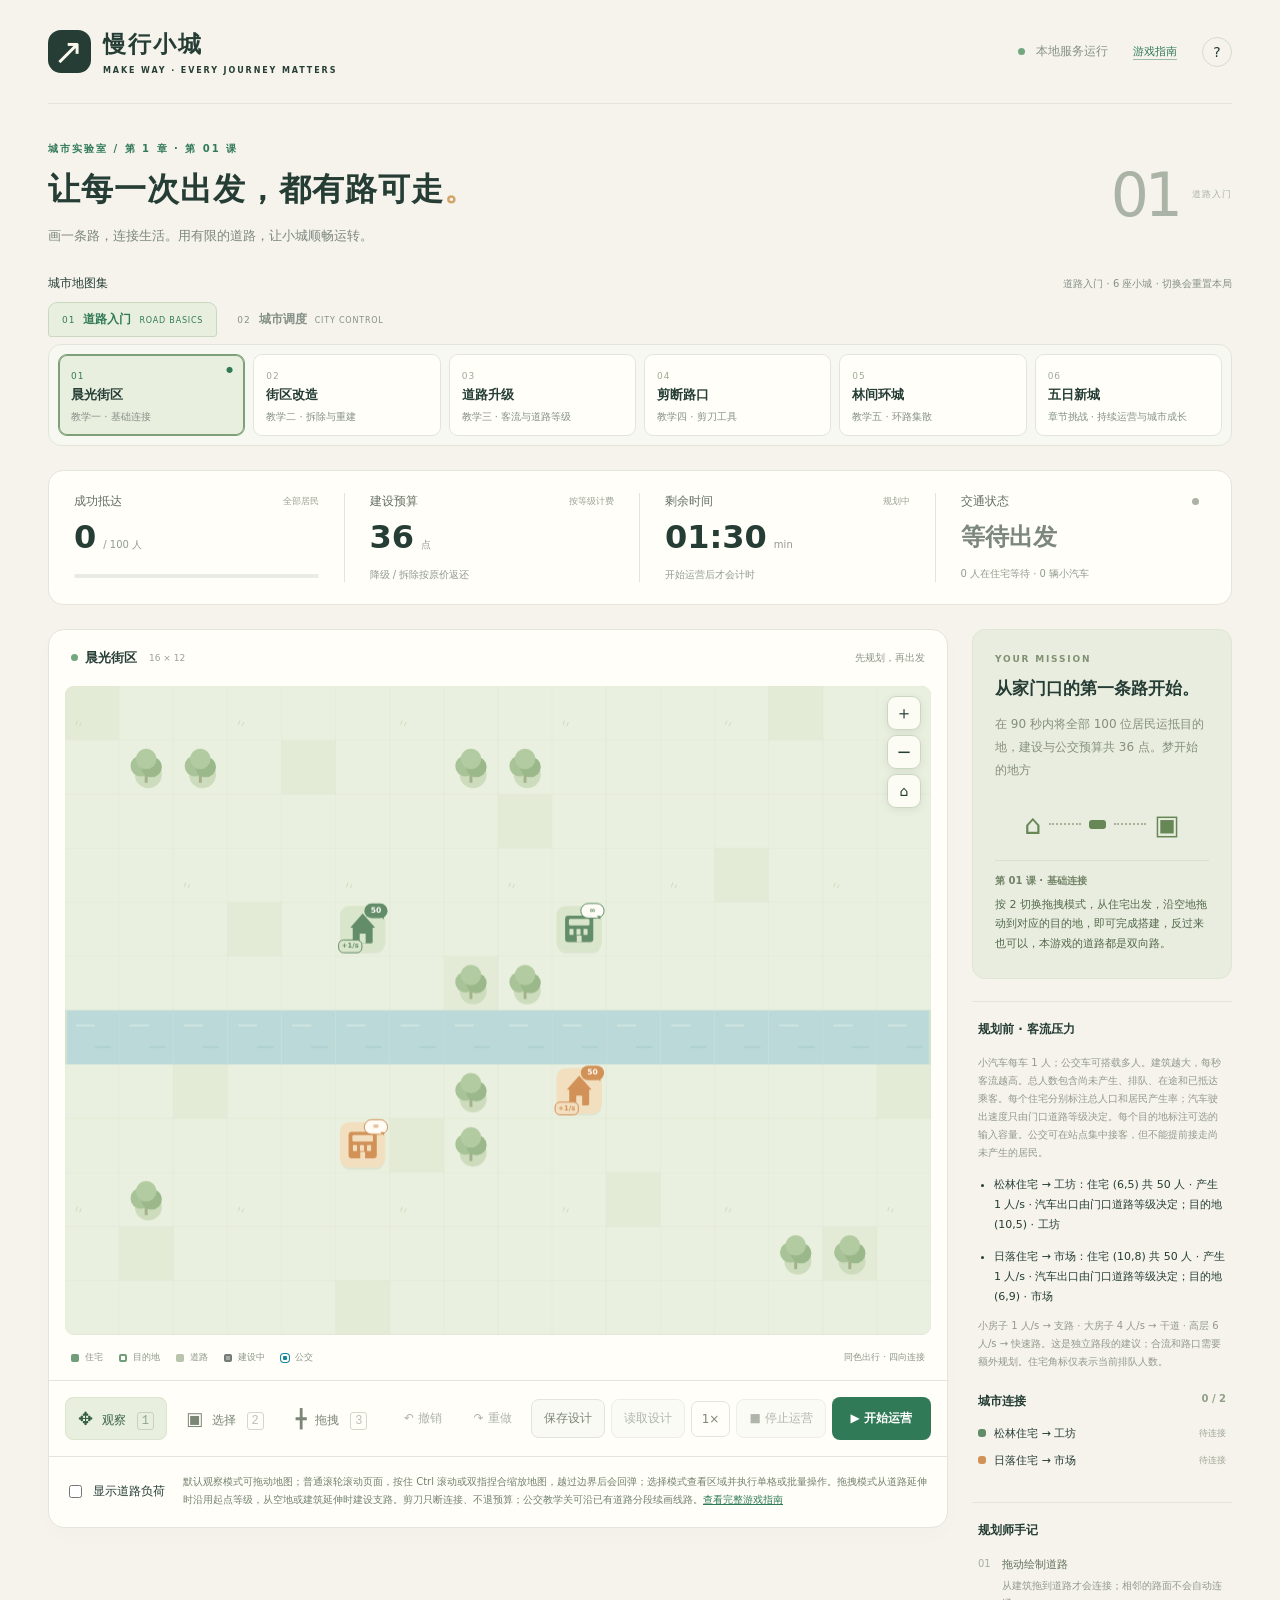
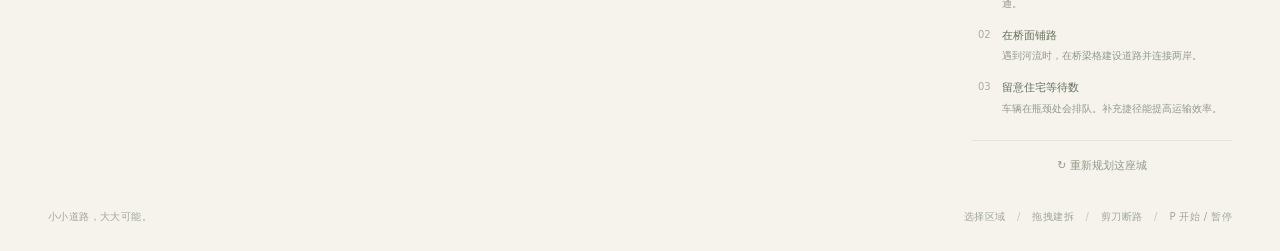
==== commit 746e649f: "feat(game): require delivering all residents" ====
--- a/index.html
+++ b/index.html
@@ -26,12 +26,12 @@
       <div class="workspace">
         <section class="board-panel" aria-label="道路规划地图">
           <div class="board-heading"><div><span class="live-dot"></span><strong id="map-name"></strong><span class="map-size">16 × 12</span></div><span id="board-status">先规划，再出发</span></div>
-          <div class="canvas-wrap"><canvas id="map" class="view-mode" tabindex="0" aria-label="城市网格地图。默认观察模式可拖动地图，滚轮或双指缩放；选择模式可点选单格或拖选矩形；其他模式用于规划道路。键盘 1 至 5 切换模式。"></canvas><div class="zoom-controls" aria-label="地图缩放"><button id="zoom-in" title="放大地图">＋</button><button id="zoom-out" title="缩小地图">−</button><button id="zoom-reset" title="适应窗口">⌂</button></div><div id="toast" role="status" class="toast"></div></div>
+          <div class="canvas-wrap"><canvas id="map" class="view-mode" tabindex="0" aria-label="城市网格地图。默认观察模式可拖动地图，按住 Ctrl 滚动或双指捏合缩放；选择模式可点选单格或拖选矩形；其他模式用于规划道路。键盘 1 至 5 切换模式。"></canvas><div class="zoom-controls" aria-label="地图缩放"><button id="zoom-in" title="放大地图">＋</button><button id="zoom-out" title="缩小地图">−</button><button id="zoom-reset" title="适应窗口">⌂</button></div><div id="toast" role="status" class="toast"></div></div>
           <div class="map-footer"><div class="legend"><span><i class="legend-home"></i>住宅</span><span><i class="legend-dest"></i>目的地</span><span><i class="legend-road"></i>道路</span><span id="legend-site" hidden><i class="legend-site"></i>建设中</span><span id="legend-bus" hidden><i class="legend-bus"></i>公交</span></div><span>同色出行 · 四向连接</span></div>
           <div class="toolbar"><div class="tools" role="group" aria-label="操作模式"><button id="view-tool" class="tool active" aria-pressed="true"><span>✥</span> 观察 <kbd>1</kbd></button><button id="select-tool" class="tool" aria-pressed="false"><span>▣</span> 选择 <kbd>2</kbd></button><button id="road-tool" class="tool" aria-pressed="false"><span>╋</span> 拖拽 <kbd>3</kbd></button><button id="cut-tool" class="tool" aria-pressed="false">✂ 剪刀 <kbd>4</kbd></button><button id="bus-tool" class="tool" aria-pressed="false" hidden><span>▰</span> 公交线 <kbd>5</kbd></button></div><div class="simulation"><button id="undo-design" class="tool" disabled title="撤销（Ctrl/Command + Z）">↶ 撤销</button><button id="redo-design" class="tool" disabled title="重做（Ctrl/Command + Shift + Z）">↷ 重做</button><button id="save-design" class="tool">保存设计</button><button id="load-design" class="tool">读取设计</button><button id="speed" class="speed" aria-label="切换运营倍速，当前 1 倍" title="当前 1×；点击切换为 2×">1×</button><button id="stop" class="tool" disabled>■ 停止运营</button><button id="start" class="primary">▶ 开始运营</button></div></div>
           <section id="road-inspector" class="road-inspector"><div class="inspector-summary"><h3 id="selection-title">区域信息</h3><p id="road-detail">点击一个格子，或拖动选择矩形区域。</p><p id="road-load"></p><p id="signal-phase"></p><div class="road-actions"><button id="build-road" class="tool" disabled>＋ 建设支路</button><button id="upgrade-road" class="tool" disabled>↑ 升级</button><button id="downgrade-road" class="tool" disabled>↓ 降级</button><button id="remove-road" class="tool danger-button" disabled>⌫ 拆除</button></div><div id="bus-line-inspector" class="bus-line-inspector" hidden></div></div><div id="signal-controls" class="signal-controls"><label class="signal-master"><input id="signal-enabled" type="checkbox" disabled> 开启红绿灯</label><div id="signal-off-options" class="signal-subpanel"><label>无灯控制 <select id="signal-yield-mode" disabled><option value="arrival">自动让行 · 先到先行</option><option value="priority">按入口方向优先</option></select></label><div id="signal-priority-editor" hidden><strong>入口通行顺序</strong><div id="signal-priority-list" class="signal-order-list"></div><small>上方入口优先；同一入口内仍按到达顺序通行。</small></div></div><div id="signal-on-options" class="signal-subpanel" hidden><label><input id="signal-automatic" type="checkbox" disabled checked> 自动设置信号灯</label><label>每阶段绿灯 <select id="signal-cycle" disabled><option value="2">2 秒</option><option value="4">4 秒</option><option value="6">6 秒</option></select></label><div id="signal-custom-editor" hidden><div class="signal-custom-heading"><strong>手动放行动作</strong><button id="add-signal-phase" class="tool" type="button">＋ 阶段</button></div><div id="signal-phase-list" class="signal-phase-list"></div><small>可设置 1～8 个阶段；冲突动作不能放在同一阶段。右转始终让行，不纳入灯序。</small></div></div><div class="signal-legend" aria-label="路口箭头线图例"><span><i class="go-mark">↑ ↰</i> 绿线放行</span><span><i class="stop-mark">↑ ↰</i> 红线等待</span><span><i class="yield-mark">↱</i> 浅线让行</span></div><small id="signal-control-help">无灯时可选择先到先行或自定义入口优先级；启用信号灯后，自动调度会为 T 形路口采用主路优先三阶段，也可手动组合阶段。</small></div></section>
           <section id="bus-controls" class="bus-controls" hidden><div class="bus-heading"><strong>公交线路管理</strong><span id="bus-status">尚未规划公交线路</span></div><label>当前线路 <select id="bus-line-select" aria-label="选择公交线路"></select></label><button id="new-bus-line" class="tool">＋ 新建</button><label>名称 <input id="bus-line-name" maxlength="20" aria-label="公交线路名称"></label><label>颜色 <input id="bus-line-color" type="color" value="#1686a0" aria-label="公交线路颜色"></label><label>投放车辆 <select id="bus-count"><option value="1">1 辆 · 6 点</option><option value="2">2 辆 · 12 点</option><option value="3">3 辆 · 18 点</option></select></label><label class="bus-return-label"><input id="bus-return-trip" type="checkbox"> 原路返回 <small>返程不停站</small></label><button id="trim-bus" class="tool">反向擦除</button><button id="redraw-bus" class="tool">清空重画</button><button id="delete-bus" class="tool danger-button">删除线路</button><div id="bus-line-visibility" class="bus-line-visibility" aria-label="公交线路显示设置"></div><small>容量 12 人 · 道路速度的 1.35 倍 · 上下客 8 人/秒；眼睛按钮可突出或虚化各条线路；实线为绘制段，虚线为自动返程</small></section>
-          <div class="road-settings"><label id="load-setting"><input type="checkbox" id="show-load" checked> 显示道路负荷</label><small>默认观察模式可拖动地图，滚轮或双指缩放，越过边界后会回弹；选择模式查看区域并执行单格或批量操作。拖拽模式从道路延伸时沿用起点等级，从空地或建筑延伸时建设支路。剪刀只断连接、不退预算；公交教学关可沿已有道路分段续画线路。<a href="manual.html">查看完整游戏指南</a></small></div>
+          <div class="road-settings"><label id="load-setting"><input type="checkbox" id="show-load" checked> 显示道路负荷</label><small>默认观察模式可拖动地图；普通滚轮滚动页面，按住 Ctrl 滚动或双指捏合缩放地图，越过边界后会回弹；选择模式查看区域并执行单格或批量操作。拖拽模式从道路延伸时沿用起点等级，从空地或建筑延伸时建设支路。剪刀只断连接、不退预算；公交教学关可沿已有道路分段续画线路。<a href="manual.html">查看完整游戏指南</a></small></div>
         </section>
         <aside class="sidebar">
           <section class="mission"><div class="eyebrow">YOUR MISSION</div><h2 id="mission-title"></h2><p id="mission-description"></p><div class="route-example"><span class="example-home">⌂</span><span class="route-dashes"></span><span class="mini-car"></span><span class="route-dashes"></span><span class="example-dest">▣</span></div><div class="mission-tip"><strong id="mission-tip-meta"></strong><p id="mission-tip"></p></div></section>
@@ -44,7 +44,7 @@
       <footer class="footer"><span>小小道路，大大可能。</span><span>选择区域 <span class="footer-sep">/</span> 拖拽建拆 <span class="footer-sep">/</span> 剪刀断路 <span class="footer-sep">/</span> P 开始 / 暂停</span></footer>
     </main>
   </div>
-  <dialog id="help-dialog"><button class="dialog-close" aria-label="关闭说明">×</button><div class="eyebrow">WELCOME, CITY PLANNER</div><h2>你的第一座交通小城</h2><p>用道路把各个住宅连到<b>同色目的地</b>。一条路线可以包含多个住宅与多个目的地（各自标注输出量/输入量）；车辆就近选择可到达的目的地。每栋住宅按居民产生率逐步产生出行需求，达到本轮总人数后停止新增；小汽车在门口道路有位置时逐辆出发，驶出速度只由门口道路等级决定，每车 1 人并自动沿最短道路前进；公交车可在站点集中运送已经产生的居民。</p><p><a href="manual.html">打开完整游戏指南</a>，查看操作方法、车辆出行和交通模拟规则。</p><ul><li><b>观察模式（1，默认）</b>：鼠标拖动或手机单指拖动地图，滚轮或双指捏合缩放；越过边界松手后会回弹。右上角按钮可缩放或复位。</li><li><b>选择模式（2）</b>：点击选择单格，拖动选择矩形。下方会显示尺寸、道路总价、格子类型和运营车流；单格道路提供分开的升级、降级和拆除操作，只有三岔或十字路口提供调灯操作，建筑可查看人口、流量或容量，空地可建设支路，多格可批量升级、降级或拆除。</li><li><b>拖拽模式（3）</b>：只有从道路端点沿同级既有连接拖动才拆除，其他情况都按起点等级建设或刷新道路等级。从建筑出发也视为从道路出发，但建筑没有等级，向空地建设时使用支路。松手前沿原路线回拖会取消本次规划，松手时才一次性应用。</li><li><b>剪刀模式（4）</b>：沿既有连接拖动，只剪断连接、保留路面且不返还预算。同格交叉形成路口，相邻路面不会自动连接。</li><li>道路只沿拖动经过的上下左右方向相连；河流只能经过桥梁格，但桥面道路和岸边连接都需主动建设。</li><li>支路 / 干道 / 快速路每格花费 1 / 2 / 3 点预算，速度为 2.8 / 4 / 5.2 格每秒，每方向分别有 1 / 2 / 3 条车道，路宽逐级增加，车宽保持一致。每条车道可前后容纳 2 辆车，因此每方向容量为 2 / 4 / 6 辆（双向总容量为 4 / 8 / 12 辆，包含驶入预约），后车不能穿过前车。在选择模式选中道路后，可用分开的按钮按差价升级或降级，也可拆除；桥面道路与普通道路相同。</li><li>满载时车辆在上游排队，不会因拥堵直接判负。路口关闭红绿灯时，可按到达时间自动让行，或自定义北、东、南、西入口优先顺序，均以正常速度的 35% 逐车通过。启用红绿灯后可使用横向直行、横向左转、纵向直行、纵向左转自动循环，也可配置 1～8 个无冲突的手动阶段。右转不等灯，但要避让直行、左转及已进入路口的冲突车辆，出口满载时也要等待。互不冲突的车流可以同时通过。</li><li>三岔 / 十字路口默认自动避让。路况与红绿灯只在开放这些功能的关卡可用；开放后点击路口，可选择无灯让行方式、排列入口优先级，或调整红绿灯的自动/手动阶段与绿灯时长。道路负荷显示最忙方向的占用率，路口显示四个冲突分区的预约率；普通道路每车道有前后两个位置。路口格内印有各进口的直行和左转箭头线：绿线放行，红线等待；右转浅色弯线表示让行通行。只显示已有出口，关闭信号后所有箭头线变为浅色。</li><li>规划时住宅右上角显示总人口、目的地右上角显示接收容量；运营时分别实时显示尚未离开的居民和扣除已分配人数后的剩余容量。住宅左下角显示居民产生率，右下角“待”字气泡显示当前排队；住宅详情会提示汽车出口由门口道路等级决定。</li><li><b>公交线模式（5）</b>：在公交教学关沿已有明确连接的道路分段绘制，每次从线路末端续画。普通线路运营前须回到起点；也可开启原路返回，让公交在终点折返且返程不停站。线路允许重复道路；每辆公交消耗 6 点预算，容量 12 人，速度为道路小汽车速度的 1.35 倍，上下客每秒 8 人。线路完成后，邻近建筑的线路道路格自动设站；选择线路道路格可分别管理经过该格的各条线路站点，无需建筑道路出口连接。公交面板可管理线路名称、颜色、从末端反向擦除、清空重画、删除、车辆数、原路返回及逐线路突出/虚化；彩线靠右连续绘制，细箭头表示方向，自动返程段显示为同色虚线；公交只接走目的地也有站点且容量充足的居民，车顶人数标识实时显示载客量。</li><li>准备好后点击「开始运营」，在本关时限内达到运输目标即胜利。运营开始后规划会锁定，暂停时也只能查看路况；如需修改，请点击「停止运营」，道路、信号与公交线路设置会保留，车辆、车上乘客、成绩与计时会清空并返回规划。</li><li>规划阶段可用“撤销 / 重做”按钮恢复最多 60 步道路、剪断、等级、信号灯或公交编辑，也可按 Ctrl/Command + Z 撤销，按 Ctrl/Command + Shift + Z 或 Ctrl/Command + Y 重做；运营期间暂时锁定，停止运营后可继续使用。</li><li>「保存设计」会按关卡将当前道路、等级、信号和公交线路（含站点及原路返回）设置保存在本浏览器中；「读取设计」会替换当前设计并重新进入规划，不保存运营成绩。</li><li>结算时会按居民从产生到抵达的通勤时间统计四档分布；已经产生但尚未抵达的居民按最低档计入满意度。普通关卡中满意度仅用于展示。</li><li><b>五日挑战</b>会连续运营五天，每天运行到截止时间，再按 70% 当日总人口送达比例和 30% 满意度发放收入。灰色工地数字表示建筑还需几天落成；每日结算后可花收入改造，进度条可回到任一天运营前并覆盖后续记录。</li><li>键盘：方向键移动光标，空格使用当前模式；1 / 2 / 3 / 4 / 5 切换观察、选择、拖拽、剪刀、公交线。选择模式按空格选择当前格；拖拽或剪刀用空格设起点、方向键延伸、空格结束；P 暂停。倍速按钮会依次切换 1×、2×、4×、0.5×；车辆、需求、信号灯和倒计时都会按所选倍速运行。</li></ul><button class="primary dialog-done">明白了，开始规划</button></dialog>
+  <dialog id="help-dialog"><button class="dialog-close" aria-label="关闭说明">×</button><div class="eyebrow">WELCOME, CITY PLANNER</div><h2>你的第一座交通小城</h2><p>用道路把各个住宅连到<b>同色目的地</b>。一条路线可以包含多个住宅与多个目的地（各自标注输出量/输入量）；车辆就近选择可到达的目的地。每栋住宅按居民产生率逐步产生出行需求，达到本轮总人数后停止新增；小汽车在门口道路有位置时逐辆出发，驶出速度只由门口道路等级决定，每车 1 人并自动沿最短道路前进；公交车可在站点集中运送已经产生的居民。</p><p><a href="manual.html">打开完整游戏指南</a>，查看操作方法、车辆出行和交通模拟规则。</p><ul><li><b>观察模式（1，默认）</b>：鼠标拖动或手机单指拖动地图，按住 Ctrl 滚动或双指捏合缩放；越过边界松手后会回弹。右上角按钮可缩放或复位。</li><li><b>选择模式（2）</b>：点击选择单格，拖动选择矩形。下方会显示尺寸、道路总价、格子类型和运营车流；单格道路提供分开的升级、降级和拆除操作，只有三岔或十字路口提供调灯操作，建筑可查看人口、流量或容量，空地可建设支路，多格可批量升级、降级或拆除。</li><li><b>拖拽模式（3）</b>：只有从道路端点沿同级既有连接拖动才拆除，其他情况都按起点等级建设或刷新道路等级。从建筑出发也视为从道路出发，但建筑没有等级，向空地建设时使用支路。松手前沿原路线回拖会取消本次规划，松手时才一次性应用。</li><li><b>剪刀模式（4）</b>：沿既有连接拖动，只剪断连接、保留路面且不返还预算。同格交叉形成路口，相邻路面不会自动连接。</li><li>道路只沿拖动经过的上下左右方向相连；河流只能经过桥梁格，但桥面道路和岸边连接都需主动建设。</li><li>支路 / 干道 / 快速路每格花费 1 / 2 / 3 点预算，速度为 2.8 / 4 / 5.2 格每秒，每方向分别有 1 / 2 / 3 条车道，路宽逐级增加，车宽保持一致。每条车道可前后容纳 2 辆车，因此每方向容量为 2 / 4 / 6 辆（双向总容量为 4 / 8 / 12 辆，包含驶入预约），后车不能穿过前车。在选择模式选中道路后，可用分开的按钮按差价升级或降级，也可拆除；桥面道路与普通道路相同。</li><li>满载时车辆在上游排队，不会因拥堵直接判负。路口关闭红绿灯时，可按到达时间自动让行，或自定义北、东、南、西入口优先顺序，均以正常速度的 35% 逐车通过。启用红绿灯后可使用横向直行、横向左转、纵向直行、纵向左转自动循环，也可配置 1～8 个无冲突的手动阶段。右转不等灯，但要避让直行、左转及已进入路口的冲突车辆，出口满载时也要等待。互不冲突的车流可以同时通过。</li><li>三岔 / 十字路口默认自动避让。路况与红绿灯只在开放这些功能的关卡可用；开放后点击路口，可选择无灯让行方式、排列入口优先级，或调整红绿灯的自动/手动阶段与绿灯时长。道路负荷显示最忙方向的占用率，路口显示四个冲突分区的预约率；普通道路每车道有前后两个位置。路口格内印有各进口的直行和左转箭头线：绿线放行，红线等待；右转浅色弯线表示让行通行。只显示已有出口，关闭信号后所有箭头线变为浅色。</li><li>规划时住宅右上角显示总人口、目的地右上角显示接收容量；运营时分别实时显示尚未离开的居民和扣除已分配人数后的剩余容量。住宅左下角显示居民产生率，右下角“待”字气泡显示当前排队；住宅详情会提示汽车出口由门口道路等级决定。</li><li><b>公交线模式（5）</b>：在公交教学关沿已有明确连接的道路分段绘制，每次从线路末端续画。普通线路运营前须回到起点；也可开启原路返回，让公交在终点折返且返程不停站。线路允许重复道路；每辆公交消耗 6 点预算，容量 12 人，速度为道路小汽车速度的 1.35 倍，上下客每秒 8 人。线路完成后，邻近建筑的线路道路格自动设站；选择线路道路格可分别管理经过该格的各条线路站点，无需建筑道路出口连接。公交面板可管理线路名称、颜色、从末端反向擦除、清空重画、删除、车辆数、原路返回及逐线路突出/虚化；彩线靠右连续绘制，细箭头表示方向，自动返程段显示为同色虚线；公交只接走目的地也有站点且容量充足的居民，车顶人数标识实时显示载客量。</li><li>准备好后点击「开始运营」，在本关时限内达到运输目标即胜利。运营开始后规划会锁定，暂停时也只能查看路况；如需修改，请点击「停止运营」，道路、信号与公交线路设置会保留，车辆、车上乘客、成绩与计时会清空并返回规划。</li><li>规划阶段可用“撤销 / 重做”按钮恢复最多 60 步道路、剪断、等级、信号灯或公交编辑，也可按 Ctrl/Command + Z 撤销，按 Ctrl/Command + Shift + Z 或 Ctrl/Command + Y 重做；运营期间暂时锁定，停止运营后可继续使用。</li><li>「保存设计」会按关卡将当前道路、等级、信号和公交线路（含站点及原路返回）设置保存在本浏览器中；「读取设计」会替换当前设计并重新进入规划，不保存运营成绩。</li><li>结算时会按居民从产生到抵达的通勤时间统计四档分布；已经产生但尚未抵达的居民按最低档计入满意度。普通关卡中满意度仅用于展示。</li><li><b>五日挑战</b>会连续运营五天，每天运行到截止时间，再按 70% 当日总人口送达比例和 30% 满意度发放收入。灰色工地数字表示建筑还需几天落成；每日结算后可花收入改造，进度条可回到任一天运营前并覆盖后续记录。</li><li>键盘：方向键移动光标，空格使用当前模式；1 / 2 / 3 / 4 / 5 切换观察、选择、拖拽、剪刀、公交线。选择模式按空格选择当前格；拖拽或剪刀用空格设起点、方向键延伸、空格结束；P 暂停。倍速按钮会依次切换 1×、2×、4×、0.5×；车辆、需求、信号灯和倒计时都会按所选倍速运行。</li></ul><button class="primary dialog-done">明白了，开始规划</button></dialog>
   <dialog id="reset-dialog"><h2>重新规划这座城？</h2><p>本局道路、公交线路、车辆和成绩会被清空。</p><div class="dialog-actions"><button id="cancel-reset" class="tool">继续这一局</button><button id="confirm-reset" class="primary">重新开始</button></div></dialog>
   <dialog id="level-dialog"><h2 id="level-confirm-title">切换关卡？</h2><p>当前道路、车辆和成绩会被清空，所有关卡都可以自由选择。</p><div class="dialog-actions"><button id="cancel-level" class="tool">留在本关</button><button id="confirm-level" class="primary">进入关卡</button></div></dialog>
   <dialog id="stop-dialog"><h2>停止运营并重新规划？</h2><p>当前道路、道路等级、信号和公交线路会保留；车辆、车上乘客、成绩、排队和计时会被清空。</p><div class="dialog-actions"><button id="cancel-stop" class="tool">继续运营</button><button id="confirm-stop" class="primary">停止并规划</button></div></dialog>
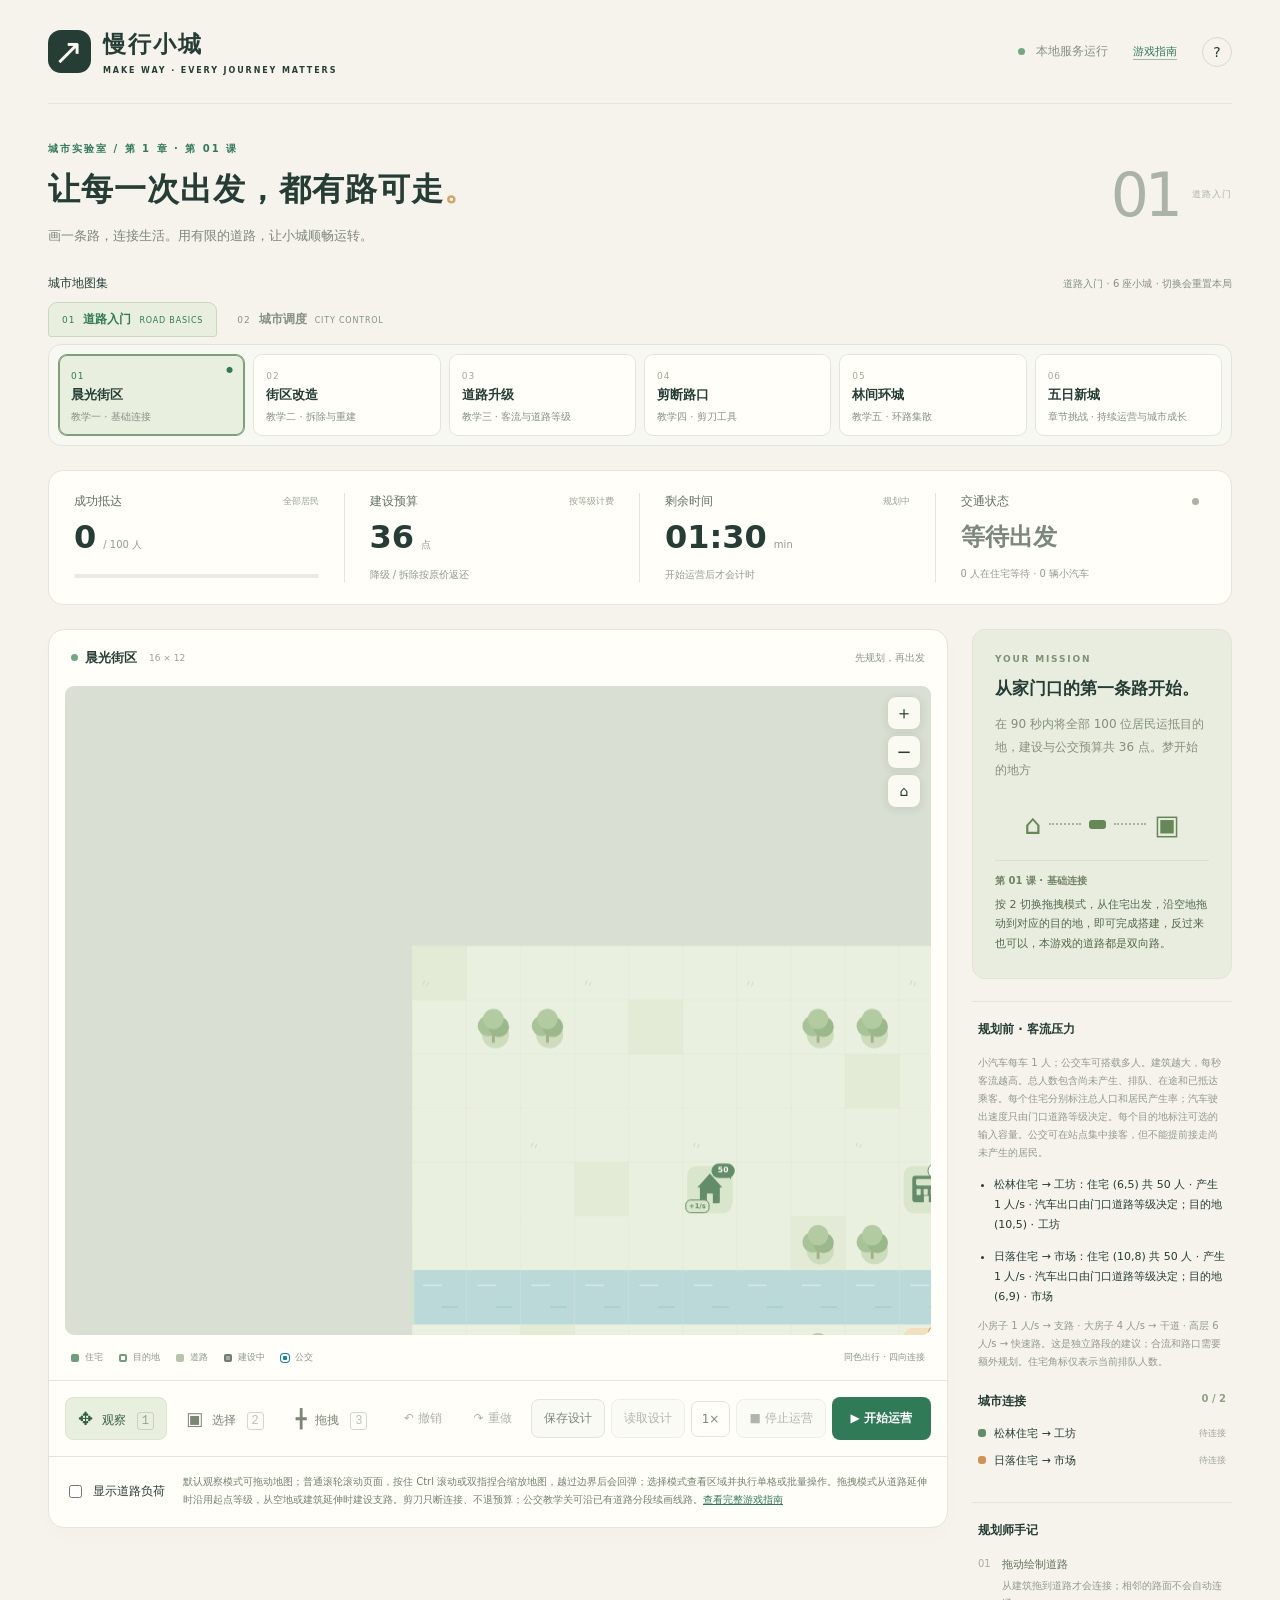
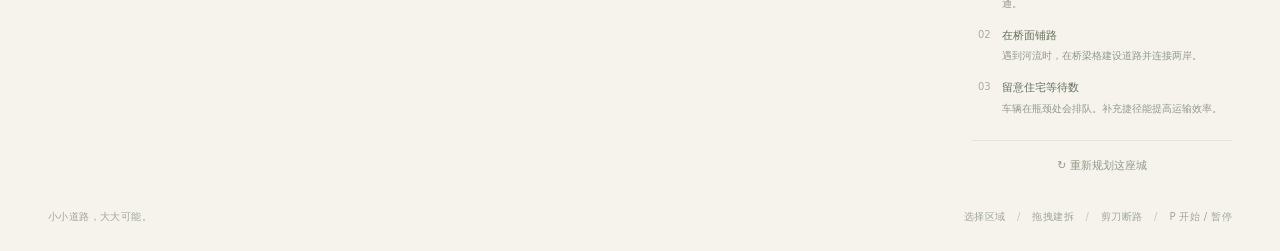
==== commit 7a66fe3e: "feat(operation): add preflight planning checks" ====
--- a/index.html
+++ b/index.html
@@ -44,12 +44,13 @@
       <footer class="footer"><span>小小道路，大大可能。</span><span>选择区域 <span class="footer-sep">/</span> 拖拽建拆 <span class="footer-sep">/</span> 剪刀断路 <span class="footer-sep">/</span> P 开始 / 暂停</span></footer>
     </main>
   </div>
-  <dialog id="help-dialog"><button class="dialog-close" aria-label="关闭说明">×</button><div class="eyebrow">WELCOME, CITY PLANNER</div><h2>你的第一座交通小城</h2><p>用道路把各个住宅连到<b>同色目的地</b>。一条路线可以包含多个住宅与多个目的地（各自标注输出量/输入量）；车辆就近选择可到达的目的地。每栋住宅按居民产生率逐步产生出行需求，达到本轮总人数后停止新增；小汽车在门口道路有位置时逐辆出发，驶出速度只由门口道路等级决定，每车 1 人并自动沿最短道路前进；公交车可在站点集中运送已经产生的居民。</p><p><a href="manual.html">打开完整游戏指南</a>，查看操作方法、车辆出行和交通模拟规则。</p><ul><li><b>观察模式（1，默认）</b>：鼠标拖动或手机单指拖动地图，按住 Ctrl 滚动或双指捏合缩放；越过边界松手后会回弹。右上角按钮可缩放或复位。</li><li><b>选择模式（2）</b>：点击选择单格，拖动选择矩形。下方会显示尺寸、道路总价、格子类型和运营车流；单格道路提供分开的升级、降级和拆除操作，只有三岔或十字路口提供调灯操作，建筑可查看人口、流量或容量，空地可建设支路，多格可批量升级、降级或拆除。</li><li><b>拖拽模式（3）</b>：只有从道路端点沿同级既有连接拖动才拆除，其他情况都按起点等级建设或刷新道路等级。从建筑出发也视为从道路出发，但建筑没有等级，向空地建设时使用支路。松手前沿原路线回拖会取消本次规划，松手时才一次性应用。</li><li><b>剪刀模式（4）</b>：沿既有连接拖动，只剪断连接、保留路面且不返还预算。同格交叉形成路口，相邻路面不会自动连接。</li><li>道路只沿拖动经过的上下左右方向相连；河流只能经过桥梁格，但桥面道路和岸边连接都需主动建设。</li><li>支路 / 干道 / 快速路每格花费 1 / 2 / 3 点预算，速度为 2.8 / 4 / 5.2 格每秒，每方向分别有 1 / 2 / 3 条车道，路宽逐级增加，车宽保持一致。每条车道可前后容纳 2 辆车，因此每方向容量为 2 / 4 / 6 辆（双向总容量为 4 / 8 / 12 辆，包含驶入预约），后车不能穿过前车。在选择模式选中道路后，可用分开的按钮按差价升级或降级，也可拆除；桥面道路与普通道路相同。</li><li>满载时车辆在上游排队，不会因拥堵直接判负。路口关闭红绿灯时，可按到达时间自动让行，或自定义北、东、南、西入口优先顺序，均以正常速度的 35% 逐车通过。启用红绿灯后可使用横向直行、横向左转、纵向直行、纵向左转自动循环，也可配置 1～8 个无冲突的手动阶段。右转不等灯，但要避让直行、左转及已进入路口的冲突车辆，出口满载时也要等待。互不冲突的车流可以同时通过。</li><li>三岔 / 十字路口默认自动避让。路况与红绿灯只在开放这些功能的关卡可用；开放后点击路口，可选择无灯让行方式、排列入口优先级，或调整红绿灯的自动/手动阶段与绿灯时长。道路负荷显示最忙方向的占用率，路口显示四个冲突分区的预约率；普通道路每车道有前后两个位置。路口格内印有各进口的直行和左转箭头线：绿线放行，红线等待；右转浅色弯线表示让行通行。只显示已有出口，关闭信号后所有箭头线变为浅色。</li><li>规划时住宅右上角显示总人口、目的地右上角显示接收容量；运营时分别实时显示尚未离开的居民和扣除已分配人数后的剩余容量。住宅左下角显示居民产生率，右下角“待”字气泡显示当前排队；住宅详情会提示汽车出口由门口道路等级决定。</li><li><b>公交线模式（5）</b>：在公交教学关沿已有明确连接的道路分段绘制，每次从线路末端续画。普通线路运营前须回到起点；也可开启原路返回，让公交在终点折返且返程不停站。线路允许重复道路；每辆公交消耗 6 点预算，容量 12 人，速度为道路小汽车速度的 1.35 倍，上下客每秒 8 人。线路完成后，邻近建筑的线路道路格自动设站；选择线路道路格可分别管理经过该格的各条线路站点，无需建筑道路出口连接。公交面板可管理线路名称、颜色、从末端反向擦除、清空重画、删除、车辆数、原路返回及逐线路突出/虚化；彩线靠右连续绘制，细箭头表示方向，自动返程段显示为同色虚线；公交只接走目的地也有站点且容量充足的居民，车顶人数标识实时显示载客量。</li><li>准备好后点击「开始运营」，在本关时限内达到运输目标即胜利。运营开始后规划会锁定，暂停时也只能查看路况；如需修改，请点击「停止运营」，道路、信号与公交线路设置会保留，车辆、车上乘客、成绩与计时会清空并返回规划。</li><li>规划阶段可用“撤销 / 重做”按钮恢复最多 60 步道路、剪断、等级、信号灯或公交编辑，也可按 Ctrl/Command + Z 撤销，按 Ctrl/Command + Shift + Z 或 Ctrl/Command + Y 重做；运营期间暂时锁定，停止运营后可继续使用。</li><li>「保存设计」会按关卡将当前道路、等级、信号和公交线路（含站点及原路返回）设置保存在本浏览器中；「读取设计」会替换当前设计并重新进入规划，不保存运营成绩。</li><li>结算时会按居民从产生到抵达的通勤时间统计四档分布；已经产生但尚未抵达的居民按最低档计入满意度。普通关卡中满意度仅用于展示。</li><li><b>五日挑战</b>会连续运营五天，每天运行到截止时间，再按 70% 当日总人口送达比例和 30% 满意度发放收入。灰色工地数字表示建筑还需几天落成；每日结算后可花收入改造，进度条可回到任一天运营前并覆盖后续记录。</li><li>键盘：方向键移动光标，空格使用当前模式；1 / 2 / 3 / 4 / 5 切换观察、选择、拖拽、剪刀、公交线。选择模式按空格选择当前格；拖拽或剪刀用空格设起点、方向键延伸、空格结束；P 暂停。倍速按钮会依次切换 1×、2×、4×、0.5×；车辆、需求、信号灯和倒计时都会按所选倍速运行。</li></ul><button class="primary dialog-done">明白了，开始规划</button></dialog>
+  <dialog id="help-dialog"><button class="dialog-close" aria-label="关闭说明">×</button><div class="eyebrow">WELCOME, CITY PLANNER</div><h2>你的第一座交通小城</h2><p>用道路把各个住宅连到<b>同色目的地</b>。一条路线可以包含多个住宅与多个目的地（各自标注输出量/输入量）；车辆就近选择可到达的目的地。每栋住宅按居民产生率逐步产生出行需求，达到本轮总人数后停止新增；小汽车在门口道路有位置时逐辆出发，驶出速度只由门口道路等级决定，每车 1 人并自动沿最短道路前进；公交车可在站点集中运送已经产生的居民。</p><p><a href="manual.html">打开完整游戏指南</a>，查看操作方法、车辆出行和交通模拟规则。</p><ul><li><b>观察模式（1，默认）</b>：鼠标拖动或手机单指拖动地图，按住 Ctrl 滚动或双指捏合缩放；越过边界松手后会回弹。右上角按钮可缩放或复位。</li><li><b>选择模式（2）</b>：点击选择单格，拖动选择矩形。下方会显示尺寸、道路总价、格子类型和运营车流；单格道路提供分开的升级、降级和拆除操作，只有三岔或十字路口提供调灯操作，建筑可查看人口、流量或容量，空地可建设支路，多格可批量升级、降级或拆除。</li><li><b>拖拽模式（3）</b>：只有从道路端点沿同级既有连接拖动才拆除，其他情况都按起点等级建设或刷新道路等级。从建筑出发也视为从道路出发，但建筑没有等级，向空地建设时使用支路。松手前沿原路线回拖会取消本次规划，松手时才一次性应用。</li><li><b>剪刀模式（4）</b>：沿既有连接拖动，只剪断连接、保留路面且不返还预算。同格交叉形成路口，相邻路面不会自动连接。</li><li>道路只沿拖动经过的上下左右方向相连；河流只能经过桥梁格，但桥面道路和岸边连接都需主动建设。</li><li>支路 / 干道 / 快速路每格花费 1 / 2 / 3 点预算，速度为 2.8 / 4 / 5.2 格每秒，每方向分别有 1 / 2 / 3 条车道，路宽逐级增加，车宽保持一致。每条车道可前后容纳 2 辆车，因此每方向容量为 2 / 4 / 6 辆（双向总容量为 4 / 8 / 12 辆，包含驶入预约），后车不能穿过前车。在选择模式选中道路后，可用分开的按钮按差价升级或降级，也可拆除；桥面道路与普通道路相同。</li><li>满载时车辆在上游排队，不会因拥堵直接判负。路口关闭红绿灯时，可按到达时间自动让行，或自定义北、东、南、西入口优先顺序，均以正常速度的 35% 逐车通过。启用红绿灯后可使用横向直行、横向左转、纵向直行、纵向左转自动循环，也可配置 1～8 个无冲突的手动阶段。右转不等灯，但要避让直行、左转及已进入路口的冲突车辆，出口满载时也要等待。互不冲突的车流可以同时通过。</li><li>三岔 / 十字路口默认自动避让。路况与红绿灯只在开放这些功能的关卡可用；开放后点击路口，可选择无灯让行方式、排列入口优先级，或调整红绿灯的自动/手动阶段与绿灯时长。道路负荷显示最忙方向的占用率，路口显示四个冲突分区的预约率；普通道路每车道有前后两个位置。路口格内印有各进口的直行和左转箭头线：绿线放行，红线等待；右转浅色弯线表示让行通行。只显示已有出口，关闭信号后所有箭头线变为浅色。</li><li>规划时住宅右上角显示总人口、目的地右上角显示接收容量；运营时分别实时显示尚未离开的居民和扣除已分配人数后的剩余容量。住宅左下角显示居民产生率，右下角“待”字气泡显示当前排队；住宅详情会提示汽车出口由门口道路等级决定。</li><li><b>公交线模式（5）</b>：在公交教学关沿已有明确连接的道路分段绘制，每次从线路末端续画。普通线路须回到起点才会发车；也可开启原路返回，让公交在终点折返且返程不停站。运营前检查会提示无效线路，但不会阻止其他交通开始运行。线路允许重复道路；每辆公交消耗 6 点预算，容量 12 人，速度为道路小汽车速度的 1.35 倍，上下客每秒 8 人。线路完成后，邻近建筑的线路道路格自动设站；选择线路道路格可分别管理经过该格的各条线路站点，无需建筑道路出口连接。公交面板可管理线路名称、颜色、从末端反向擦除、清空重画、删除、车辆数、原路返回及逐线路突出/虚化；彩线靠右连续绘制，细箭头表示方向，自动返程段显示为同色虚线；公交只接走目的地也有站点且容量充足的居民，车顶人数标识实时显示载客量。</li><li>准备好后点击「开始运营」；系统会先提示不可达住宅、容量不足、无效公交、拖拽降级和理论送达上限，但允许忽略提示继续运行。在本关时限内达到运输目标即胜利。运营开始后规划会锁定，暂停时也只能查看路况；如需修改，请点击「停止运营」，道路、信号与公交线路设置会保留，车辆、车上乘客、成绩与计时会清空并返回规划。</li><li>规划阶段可用“撤销 / 重做”按钮恢复最多 60 步道路、剪断、等级、信号灯或公交编辑，也可按 Ctrl/Command + Z 撤销，按 Ctrl/Command + Shift + Z 或 Ctrl/Command + Y 重做；运营期间暂时锁定，停止运营后可继续使用。</li><li>「保存设计」会按关卡将当前道路、等级、信号和公交线路（含站点及原路返回）设置保存在本浏览器中；「读取设计」会替换当前设计并重新进入规划，不保存运营成绩。</li><li>结算时会按居民从产生到抵达的通勤时间统计四档分布；已经产生但尚未抵达的居民按最低档计入满意度。普通关卡中满意度仅用于展示。</li><li><b>五日挑战</b>会连续运营五天，每天运行到截止时间，再按 70% 当日总人口送达比例和 30% 满意度发放收入。灰色工地数字表示建筑还需几天落成；每日结算后可花收入改造，进度条可回到任一天运营前并覆盖后续记录。</li><li>键盘：方向键移动光标，空格使用当前模式；1 / 2 / 3 / 4 / 5 切换观察、选择、拖拽、剪刀、公交线。选择模式按空格选择当前格；拖拽或剪刀用空格设起点、方向键延伸、空格结束；P 暂停。倍速按钮会依次切换 1×、2×、4×、0.5×；车辆、需求、信号灯和倒计时都会按所选倍速运行。</li></ul><button class="primary dialog-done">明白了，开始规划</button></dialog>
   <dialog id="reset-dialog"><h2>重新规划这座城？</h2><p>本局道路、公交线路、车辆和成绩会被清空。</p><div class="dialog-actions"><button id="cancel-reset" class="tool">继续这一局</button><button id="confirm-reset" class="primary">重新开始</button></div></dialog>
   <dialog id="level-dialog"><h2 id="level-confirm-title">切换关卡？</h2><p>当前道路、车辆和成绩会被清空，所有关卡都可以自由选择。</p><div class="dialog-actions"><button id="cancel-level" class="tool">留在本关</button><button id="confirm-level" class="primary">进入关卡</button></div></dialog>
   <dialog id="stop-dialog"><h2>停止运营并重新规划？</h2><p>当前道路、道路等级、信号和公交线路会保留；车辆、车上乘客、成绩、排队和计时会被清空。</p><div class="dialog-actions"><button id="cancel-stop" class="tool">继续运营</button><button id="confirm-stop" class="primary">停止并规划</button></div></dialog>
   <dialog id="load-dialog"><h2>读取已保存的设计？</h2><p>当前道路、公交线路和运营进度会被保存的设计替换，并回到规划状态。</p><div class="dialog-actions"><button id="cancel-load" class="tool">取消</button><button id="confirm-load" class="primary">读取设计</button></div></dialog>
+  <dialog id="preflight-dialog" aria-labelledby="preflight-title"><div class="eyebrow">OPERATION CHECK</div><h2 id="preflight-title">运营前发现需要确认的问题</h2><p id="preflight-summary"></p><ul id="preflight-list" class="preflight-list"></ul><p class="preflight-note">检查只提供规划提示，不会阻止开始。无效公交线路将不发车，其余交通按当前设计运行。</p><div class="dialog-actions"><button id="cancel-preflight" class="tool">返回规划</button><button id="confirm-preflight" class="primary">仍然开始运营</button></div></dialog>
   <dialog id="result-dialog"><div class="result-icon" id="result-icon">↗</div><div class="eyebrow">CITY REPORT</div><h2 id="result-title"></h2><p id="result-description"></p><div class="result-stats" id="result-stats"></div><button id="next-level" class="primary">下一座小城 ↗</button><button id="play-again" class="tool">再规划一次</button><button id="view-city" class="reset">查看我的城市</button></dialog>
-  <script src="core.js"></script><script src="game-results.js"></script><script src="game-effects.js"></script><script src="game.js"></script>
+  <script src="level-catalog.js"></script><script src="core-geometry.js"></script><script src="core-bus.js"></script><script src="core.js"></script><script src="core-campaign.js"></script><script src="game-results.js"></script><script src="game-effects.js"></script><script src="game-canvas.js"></script><script src="game-bootstrap.js"></script><script src="game.js"></script>
 </body>
 </html>
--- a/style.css
+++ b/style.css
@@ -1,4 +1,4 @@
-:root{--bg:#f5f3ec;--ink:#253d35;--muted:#859087;--green:#317a57;--line:#e3e5dc;--paper:#fffef9;--orange:#d18d4f;--purple:#9580b6}*{box-sizing:border-box}body{margin:0;background:var(--bg);color:var(--ink);font-family:Inter,"PingFang SC","Microsoft YaHei",system-ui,sans-serif;font-size:14px}button,a{-webkit-tap-highlight-color:transparent}button{font:inherit;cursor:pointer;transition:background .15s,transform .15s}button:hover{filter:brightness(.97)}button:active{transform:translateY(1px)}button:focus-visible,a:focus-visible,canvas:focus-visible{outline:3px solid #e0ac58;outline-offset:3px}button:disabled{cursor:not-allowed;opacity:.6}.app{max-width:1320px;padding:0 48px;margin:auto}.header{height:104px;border-bottom:1px solid var(--line);display:flex;justify-content:space-between;align-items:center}.brand{display:flex;gap:12px;align-items:center;text-decoration:none;color:var(--ink);font-size:23px;font-weight:800;letter-spacing:2px}.brand-icon{display:grid;place-items:center;width:43px;height:43px;background:var(--ink);color:#faf8ec;border-radius:13px;font-size:36px;font-weight:400}.brand small{display:block;font-size:8px;letter-spacing:1.9px;margin-top:6px;font-weight:600}.header-actions{display:flex;align-items:center;gap:25px}.manual-link{color:var(--green);font-size:11px;text-decoration:none;border-bottom:1px solid #9ebca8}.local-tag{font-size:12px;color:var(--muted)}.local-tag i,.live-dot,.status-dot{display:inline-block;width:7px;height:7px;border-radius:50%;background:#73a780;margin-right:7px}.icon-button{border:1px solid #d6dbd1;background:transparent;border-radius:50%;height:30px;width:30px;color:var(--ink)}.intro{display:flex;justify-content:space-between;align-items:center;padding:38px 0 28px}.eyebrow{font-size:10px;letter-spacing:2px;color:var(--green);font-weight:700}.intro h1{font-size:32px;letter-spacing:1px;margin:12px 0}.intro h1>span{color:#d2a66a}.intro p{color:#7c877e;font-size:13px;margin:0;line-height:1.8}.mobile-break{display:none}.chapter{display:flex;gap:13px;align-items:center;color:#aab3a5}.chapter>span{font-size:60px;font-weight:300;letter-spacing:-4px}.chapter small{font-size:9px;line-height:1.9;letter-spacing:1px}.stats{display:grid;grid-template-columns:repeat(4,1fr);background:var(--paper);border:1px solid var(--line);border-radius:15px;padding:22px 0;margin-bottom:24px}.stat{padding:0 25px;border-right:1px solid var(--line)}.stat:last-child{border:0}.stat-label{font-size:12px;display:flex;justify-content:space-between;align-items:center;color:#626f62}.stat-label small{font-size:9px;color:#9aa395}.stat strong{font-size:32px;line-height:1.7;font-weight:600;font-variant-numeric:tabular-nums}.unit{font-size:10px;color:#929b8f;margin-left:7px}.stat-note{font-size:10px;color:#929b8f}.stat .traffic-value{font-size:24px;line-height:2.25;color:var(--green)}.progress{height:4px;margin-top:9px;background:#e8ece3;border-radius:3px;overflow:hidden}.progress i{height:100%;display:block;background:#73a780;transition:width .2s;width:0}.workspace{display:grid;grid-template-columns:minmax(0,1fr) 260px;gap:24px;align-items:start}.board-panel{background:var(--paper);border:1px solid var(--line);border-radius:16px;overflow:hidden;box-shadow:0 8px 22px #34422d04}.board-heading{display:flex;align-items:center;justify-content:space-between;padding:19px 22px;font-size:11px}.board-heading>div{display:flex;align-items:center}.board-heading strong{font-size:13px;font-weight:600}.map-size{font-size:9px;color:#9aa293;padding-left:12px}.board-heading>span{font-size:10px;color:#8d9789}.canvas-wrap{position:relative;margin:0 16px;background:#eaf0df;border-radius:9px;overflow:hidden}canvas{display:block;width:100%;aspect-ratio:4/3;touch-action:none;cursor:crosshair}.toast{position:absolute;bottom:16px;left:50%;transform:translate(-50%,6px);background:#253d35eb;color:#fffef9;padding:9px 15px;border-radius:8px;font-size:12px;opacity:0;pointer-events:none;transition:.2s;max-width:95%;width:max-content}.toast.visible{opacity:1;transform:translate(-50%,0)}.map-footer{display:flex;justify-content:space-between;padding:16px 22px;font-size:9px;color:#8c9688}.legend{display:flex;gap:16px}.legend span{display:flex;align-items:center;gap:6px}.legend i{width:8px;height:8px;display:inline-block}.legend-home{background:#729d7a;border-radius:2px}.legend-dest{border:2px solid #729d7a;border-radius:2px}.legend-road{background:#b8c4ab;border-radius:2px}.legend-bus{background:#1686a0;border:2px solid #fffef9;border-radius:3px;box-shadow:0 0 0 1px #1686a0}.toolbar{display:flex;justify-content:space-between;gap:10px;align-items:center;border-top:1px solid var(--line);padding:16px}.tools,.simulation{display:flex;gap:6px;align-items:center}.tool{border:1px solid transparent;background:transparent;padding:10px 12px;color:#7b8677;border-radius:8px;font-size:12px}.tool.active{background:#e9efdf;border-color:#dbe4cf;color:#345e40}.tool>span{font-size:18px;vertical-align:-1px;margin-right:5px}kbd{font:9px inherit;margin-left:7px;opacity:.5;border:1px solid #a9b49e;padding:1px 4px;border-radius:3px}.primary{background:var(--green);color:#fff;border:0;border-radius:8px;padding:13px 19px;font-size:12px;font-weight:600;white-space:nowrap}.speed{background:transparent;border:1px solid var(--line);border-radius:7px;padding:10px;font-size:12px;color:#7f897b}.sidebar{display:flex;flex-direction:column;gap:22px}.mission{background:#e9eddf;border-radius:13px;padding:24px 22px;border:1px solid #e0e5d5}.mission .eyebrow{font-size:9px;color:#809173;letter-spacing:1.8px}h2{font-size:18px;line-height:1.5;margin:12px 0}.mission h2{font-size:17px}.mission p{font-size:12px;color:#84907c;line-height:1.9}.mission p b{color:#52684b;font-weight:600}.route-example{display:flex;align-items:center;justify-content:center;gap:8px;padding:15px 0 20px;color:#678757}.example-home,.example-dest{font-size:27px}.route-dashes{height:1px;width:32px;border-top:2px dotted #a5b497}.mini-car{width:17px;height:9px;border-radius:3px;background:#678757}.mission-tip{border-top:1px solid #d9e0cf;padding-top:13px;color:#728367}.mission-tip>strong{display:block;font-size:10px;font-weight:600}.mission .mission-tip>p{margin:7px 0 0;color:#52684b;font-size:11px;line-height:1.8;white-space:pre-line;overflow-wrap:anywhere}h3{font-size:12px;display:flex;justify-content:space-between;margin:0 0 16px;font-weight:600}h3>span{color:#91a086;font-size:10px}.connections,.notes{padding:0 6px}.connection-row{display:flex;align-items:center;justify-content:space-between;margin:12px 0;font-size:11px}.connection-row i{display:inline-block;width:8px;height:8px;border-radius:3px;margin-right:8px}.connection-row>span:last-child{font-size:9px;color:#a0a696}.connection-row.connected>span:last-child{color:var(--green)}.notes{border-top:1px solid var(--line);padding-top:19px}.notes ol{padding:0;margin:0;list-style:none}.notes li{display:flex;gap:11px;margin-top:13px}.notes li>span{font-size:10px;color:#a7ae9f;line-height:1.8}.notes p{font-size:10px;line-height:1.8;margin:0;color:#939a8b}.notes b{display:block;color:#64725c;font-size:11px;font-weight:500;margin-bottom:2px}.reset{background:transparent;border:0;color:#929b89;font-size:11px;padding:10px}.sidebar>.reset{border-top:1px solid var(--line);padding-top:17px}.footer{display:flex;justify-content:space-between;padding:27px 0;color:#a0a797;font-size:10px;letter-spacing:.4px}.footer-sep{padding:0 8px;color:#c3c8bc}dialog{border:1px solid var(--line);border-radius:20px;padding:35px;max-width:460px;width:calc(100% - 32px);background:var(--paper);color:var(--ink);box-shadow:0 30px 100px #17392630}dialog::backdrop{background:#1e352d55;backdrop-filter:blur(4px)}dialog p,dialog li{color:#7d8977;font-size:13px;line-height:1.9}dialog ul{padding-left:19px}dialog li{margin-bottom:8px}dialog .primary{margin-top:10px}.dialog-close{position:absolute;right:17px;top:13px;border:0;background:transparent;color:#7d8977;font-size:24px}.dialog-actions{display:flex;justify-content:flex-end;gap:10px;align-items:center}#result-dialog{text-align:center}.result-icon{font-size:44px;color:var(--green);margin-bottom:15px}.result-stats{padding:18px;background:#edf0e5;border-radius:10px;line-height:2;margin:20px 0;font-size:13px}#result-dialog .reset{display:block;margin:10px auto 0}.result-stats>strong{display:block;font-size:20px;color:var(--green)}.commute-distribution{display:grid;grid-template-columns:1fr 1fr;gap:6px;margin-top:10px}.commute-distribution span{background:#fffef9;border-radius:6px;padding:4px;font-size:11px}@media(min-width:1450px){.intro{padding-top:46px;padding-bottom:35px}.app{max-width:1390px}.workspace{grid-template-columns:minmax(0,1fr) 280px;gap:28px}}@media(max-width:1000px){.app{padding:0 25px}.workspace{grid-template-columns:minmax(0,1fr) 220px;gap:18px}.stat{padding:0 16px}.stat-label small{display:none}.toolbar{padding:12px 10px}.tool{padding:9px}kbd{display:none}.primary{padding:12px}.mission{padding:20px 17px}.intro h1{font-size:28px}}@media(max-width:760px){.app{padding:0 16px}.header{height:80px}.brand{font-size:20px}.brand small{font-size:6px}.brand-icon{width:37px;height:37px}.local-tag{display:none}.intro{padding:27px 0 24px}.intro h1{font-size:25px}.intro p{font-size:11px}.chapter{display:none}.stats{padding:17px 0;gap:18px 0;grid-template-columns:1fr 1fr;margin-bottom:18px}.stat:nth-child(2){border:0}.stat strong{font-size:28px}.stat .traffic-value{font-size:22px}.stat-label small{display:inline}.workspace{grid-template-columns:1fr}.sidebar{display:grid;grid-template-columns:1fr 1fr;gap:20px}.mission{grid-row:span 2}.notes{border:0;padding-top:0}.sidebar>.reset{grid-column:1/-1}.board-heading{padding:17px}.canvas-wrap{margin:0 9px}.map-footer{padding:13px;font-size:8px}.legend{gap:12px}.footer{font-size:9px;padding:20px 0}.footer>span:last-child{display:none}.mission h2{font-size:16px}.toolbar{gap:4px}.tool{padding:9px 8px;font-size:11px}.tool>span{margin-right:2px}.primary{font-size:11px}.simulation{gap:4px}.speed{padding:9px 7px}}@media(max-width:390px){.mobile-break{display:block}.intro h1{line-height:1.5}.sidebar{grid-template-columns:1fr}.mission{grid-row:auto}.board-heading>span{font-size:9px}.tool>span{display:none}}
+:root{--bg:#f5f3ec;--ink:#253d35;--muted:#859087;--green:#317a57;--line:#e3e5dc;--paper:#fffef9;--orange:#d18d4f;--purple:#9580b6}*{box-sizing:border-box}body{margin:0;background:var(--bg);color:var(--ink);font-family:Inter,"PingFang SC","Microsoft YaHei",system-ui,sans-serif;font-size:14px}button,a{-webkit-tap-highlight-color:transparent}button{font:inherit;cursor:pointer;transition:background .15s,transform .15s}button:hover{filter:brightness(.97)}button:active{transform:translateY(1px)}button:focus-visible,a:focus-visible,canvas:focus-visible{outline:3px solid #e0ac58;outline-offset:3px}button:disabled{cursor:not-allowed;opacity:.6}.app{max-width:1320px;padding:0 48px;margin:auto}.header{height:104px;border-bottom:1px solid var(--line);display:flex;justify-content:space-between;align-items:center}.brand{display:flex;gap:12px;align-items:center;text-decoration:none;color:var(--ink);font-size:23px;font-weight:800;letter-spacing:2px}.brand-icon{display:grid;place-items:center;width:43px;height:43px;background:var(--ink);color:#faf8ec;border-radius:13px;font-size:36px;font-weight:400}.brand small{display:block;font-size:8px;letter-spacing:1.9px;margin-top:6px;font-weight:600}.header-actions{display:flex;align-items:center;gap:25px}.manual-link{color:var(--green);font-size:11px;text-decoration:none;border-bottom:1px solid #9ebca8}.local-tag{font-size:12px;color:var(--muted)}.local-tag i,.live-dot,.status-dot{display:inline-block;width:7px;height:7px;border-radius:50%;background:#73a780;margin-right:7px}.icon-button{border:1px solid #d6dbd1;background:transparent;border-radius:50%;height:30px;width:30px;color:var(--ink)}.intro{display:flex;justify-content:space-between;align-items:center;padding:38px 0 28px}.eyebrow{font-size:10px;letter-spacing:2px;color:var(--green);font-weight:700}.intro h1{font-size:32px;letter-spacing:1px;margin:12px 0}.intro h1>span{color:#d2a66a}.intro p{color:#7c877e;font-size:13px;margin:0;line-height:1.8}.mobile-break{display:none}.chapter{display:flex;gap:13px;align-items:center;color:#aab3a5}.chapter>span{font-size:60px;font-weight:300;letter-spacing:-4px}.chapter small{font-size:9px;line-height:1.9;letter-spacing:1px}.stats{display:grid;grid-template-columns:repeat(4,1fr);background:var(--paper);border:1px solid var(--line);border-radius:15px;padding:22px 0;margin-bottom:24px}.stat{padding:0 25px;border-right:1px solid var(--line)}.stat:last-child{border:0}.stat-label{font-size:12px;display:flex;justify-content:space-between;align-items:center;color:#626f62}.stat-label small{font-size:9px;color:#9aa395}.stat strong{font-size:32px;line-height:1.7;font-weight:600;font-variant-numeric:tabular-nums}.unit{font-size:10px;color:#929b8f;margin-left:7px}.stat-note{font-size:10px;color:#929b8f}.stat .traffic-value{font-size:24px;line-height:2.25;color:var(--green)}.progress{height:4px;margin-top:9px;background:#e8ece3;border-radius:3px;overflow:hidden}.progress i{height:100%;display:block;background:#73a780;transition:width .2s;width:0}.workspace{display:grid;grid-template-columns:minmax(0,1fr) 260px;gap:24px;align-items:start}.board-panel{background:var(--paper);border:1px solid var(--line);border-radius:16px;overflow:hidden;box-shadow:0 8px 22px #34422d04}.board-heading{display:flex;align-items:center;justify-content:space-between;padding:19px 22px;font-size:11px}.board-heading>div{display:flex;align-items:center}.board-heading strong{font-size:13px;font-weight:600}.map-size{font-size:9px;color:#9aa293;padding-left:12px}.board-heading>span{font-size:10px;color:#8d9789}.canvas-wrap{position:relative;margin:0 16px;background:#eaf0df;border-radius:9px;overflow:hidden}canvas{display:block;width:100%;aspect-ratio:4/3;touch-action:none;cursor:crosshair}.toast{position:absolute;bottom:16px;left:50%;transform:translate(-50%,6px);background:#253d35eb;color:#fffef9;padding:9px 15px;border-radius:8px;font-size:12px;opacity:0;pointer-events:none;transition:.2s;max-width:95%;width:max-content}.toast.visible{opacity:1;transform:translate(-50%,0)}.map-footer{display:flex;justify-content:space-between;padding:16px 22px;font-size:9px;color:#8c9688}.legend{display:flex;gap:16px}.legend span{display:flex;align-items:center;gap:6px}.legend i{width:8px;height:8px;display:inline-block}.legend-home{background:#729d7a;border-radius:2px}.legend-dest{border:2px solid #729d7a;border-radius:2px}.legend-road{background:#b8c4ab;border-radius:2px}.legend-bus{background:#1686a0;border:2px solid #fffef9;border-radius:3px;box-shadow:0 0 0 1px #1686a0}.toolbar{display:flex;justify-content:space-between;gap:10px;align-items:center;border-top:1px solid var(--line);padding:16px}.tools,.simulation{display:flex;gap:6px;align-items:center}.tool{border:1px solid transparent;background:transparent;padding:10px 12px;color:#7b8677;border-radius:8px;font-size:12px}.tool.active{background:#e9efdf;border-color:#dbe4cf;color:#345e40}.tool>span{font-size:18px;vertical-align:-1px;margin-right:5px}kbd{font:9px inherit;margin-left:7px;opacity:.5;border:1px solid #a9b49e;padding:1px 4px;border-radius:3px}.primary{background:var(--green);color:#fff;border:0;border-radius:8px;padding:13px 19px;font-size:12px;font-weight:600;white-space:nowrap}.speed{background:transparent;border:1px solid var(--line);border-radius:7px;padding:10px;font-size:12px;color:#7f897b}.sidebar{display:flex;flex-direction:column;gap:22px}.mission{background:#e9eddf;border-radius:13px;padding:24px 22px;border:1px solid #e0e5d5}.mission .eyebrow{font-size:9px;color:#809173;letter-spacing:1.8px}h2{font-size:18px;line-height:1.5;margin:12px 0}.mission h2{font-size:17px}.mission p{font-size:12px;color:#84907c;line-height:1.9}.mission p b{color:#52684b;font-weight:600}.route-example{display:flex;align-items:center;justify-content:center;gap:8px;padding:15px 0 20px;color:#678757}.example-home,.example-dest{font-size:27px}.route-dashes{height:1px;width:32px;border-top:2px dotted #a5b497}.mini-car{width:17px;height:9px;border-radius:3px;background:#678757}.mission-tip{border-top:1px solid #d9e0cf;padding-top:13px;color:#728367}.mission-tip>strong{display:block;font-size:10px;font-weight:600}.mission .mission-tip>p{margin:7px 0 0;color:#52684b;font-size:11px;line-height:1.8;white-space:pre-line;overflow-wrap:anywhere}h3{font-size:12px;display:flex;justify-content:space-between;margin:0 0 16px;font-weight:600}h3>span{color:#91a086;font-size:10px}.connections,.notes{padding:0 6px}.connection-row{display:flex;align-items:center;justify-content:space-between;margin:12px 0;font-size:11px}.connection-row i{display:inline-block;width:8px;height:8px;border-radius:3px;margin-right:8px}.connection-row>span:last-child{font-size:9px;color:#a0a696}.connection-row.connected>span:last-child{color:var(--green)}.notes{border-top:1px solid var(--line);padding-top:19px}.notes ol{padding:0;margin:0;list-style:none}.notes li{display:flex;gap:11px;margin-top:13px}.notes li>span{font-size:10px;color:#a7ae9f;line-height:1.8}.notes p{font-size:10px;line-height:1.8;margin:0;color:#939a8b}.notes b{display:block;color:#64725c;font-size:11px;font-weight:500;margin-bottom:2px}.reset{background:transparent;border:0;color:#929b89;font-size:11px;padding:10px}.sidebar>.reset{border-top:1px solid var(--line);padding-top:17px}.footer{display:flex;justify-content:space-between;padding:27px 0;color:#a0a797;font-size:10px;letter-spacing:.4px}.footer-sep{padding:0 8px;color:#c3c8bc}dialog{border:1px solid var(--line);border-radius:20px;padding:35px;max-width:460px;width:calc(100% - 32px);background:var(--paper);color:var(--ink);box-shadow:0 30px 100px #17392630}dialog::backdrop{background:#1e352d55;backdrop-filter:blur(4px)}dialog p,dialog li{color:#7d8977;font-size:13px;line-height:1.9}dialog ul{padding-left:19px}dialog li{margin-bottom:8px}dialog .primary{margin-top:10px}.dialog-close{position:absolute;right:17px;top:13px;border:0;background:transparent;color:#7d8977;font-size:24px}.dialog-actions{display:flex;justify-content:flex-end;gap:10px;align-items:center}#preflight-dialog{max-width:620px}.preflight-list{max-height:min(48vh,420px);overflow:auto;padding:0;margin:18px 0;list-style:none}.preflight-list li{margin:0 0 9px;padding:11px 13px;border:1px solid #ead7bd;border-left:4px solid var(--orange);border-radius:8px;background:#fffaf1}.preflight-list strong{display:block;color:#6e5639;font-size:12px}.preflight-list span{display:block;margin-top:3px;color:#796f61;font-size:11px;line-height:1.7}.preflight-note{font-size:11px}.preflight-list .preflight-target{border-color:#dfb9b1;border-left-color:#b95f51;background:#fff6f3}#result-dialog{text-align:center}.result-icon{font-size:44px;color:var(--green);margin-bottom:15px}.result-stats{padding:18px;background:#edf0e5;border-radius:10px;line-height:2;margin:20px 0;font-size:13px}#result-dialog .reset{display:block;margin:10px auto 0}.result-stats>strong{display:block;font-size:20px;color:var(--green)}.commute-distribution{display:grid;grid-template-columns:1fr 1fr;gap:6px;margin-top:10px}.commute-distribution span{background:#fffef9;border-radius:6px;padding:4px;font-size:11px}@media(min-width:1450px){.intro{padding-top:46px;padding-bottom:35px}.app{max-width:1390px}.workspace{grid-template-columns:minmax(0,1fr) 280px;gap:28px}}@media(max-width:1000px){.app{padding:0 25px}.workspace{grid-template-columns:minmax(0,1fr) 220px;gap:18px}.stat{padding:0 16px}.stat-label small{display:none}.toolbar{padding:12px 10px}.tool{padding:9px}kbd{display:none}.primary{padding:12px}.mission{padding:20px 17px}.intro h1{font-size:28px}}@media(max-width:760px){.app{padding:0 16px}.header{height:80px}.brand{font-size:20px}.brand small{font-size:6px}.brand-icon{width:37px;height:37px}.local-tag{display:none}.intro{padding:27px 0 24px}.intro h1{font-size:25px}.intro p{font-size:11px}.chapter{display:none}.stats{padding:17px 0;gap:18px 0;grid-template-columns:1fr 1fr;margin-bottom:18px}.stat:nth-child(2){border:0}.stat strong{font-size:28px}.stat .traffic-value{font-size:22px}.stat-label small{display:inline}.workspace{grid-template-columns:1fr}.sidebar{display:grid;grid-template-columns:1fr 1fr;gap:20px}.mission{grid-row:span 2}.notes{border:0;padding-top:0}.sidebar>.reset{grid-column:1/-1}.board-heading{padding:17px}.canvas-wrap{margin:0 9px}.map-footer{padding:13px;font-size:8px}.legend{gap:12px}.footer{font-size:9px;padding:20px 0}.footer>span:last-child{display:none}.mission h2{font-size:16px}.toolbar{gap:4px}.tool{padding:9px 8px;font-size:11px}.tool>span{margin-right:2px}.primary{font-size:11px}.simulation{gap:4px}.speed{padding:9px 7px}}@media(max-width:390px){.mobile-break{display:block}.intro h1{line-height:1.5}.sidebar{grid-template-columns:1fr}.mission{grid-row:auto}.board-heading>span{font-size:9px}.tool>span{display:none}}
 .canvas-wrap{background:#d9dfd2}.view-mode{cursor:grab}.view-mode:active{cursor:grabbing}.zoom-controls{position:absolute;right:10px;top:10px;display:flex;flex-direction:column;gap:5px;z-index:2}.zoom-controls button{width:34px;height:34px;border:1px solid #cbd6c2;border-radius:9px;background:#fffef9dd;color:var(--ink);font-size:18px;line-height:1;box-shadow:0 2px 8px #253d3518}.zoom-controls button:last-child{font-size:14px}@media(max-width:760px){.zoom-controls button{width:40px;height:40px}}
 
 /* Passenger pressure is available before operation, including on small screens. */
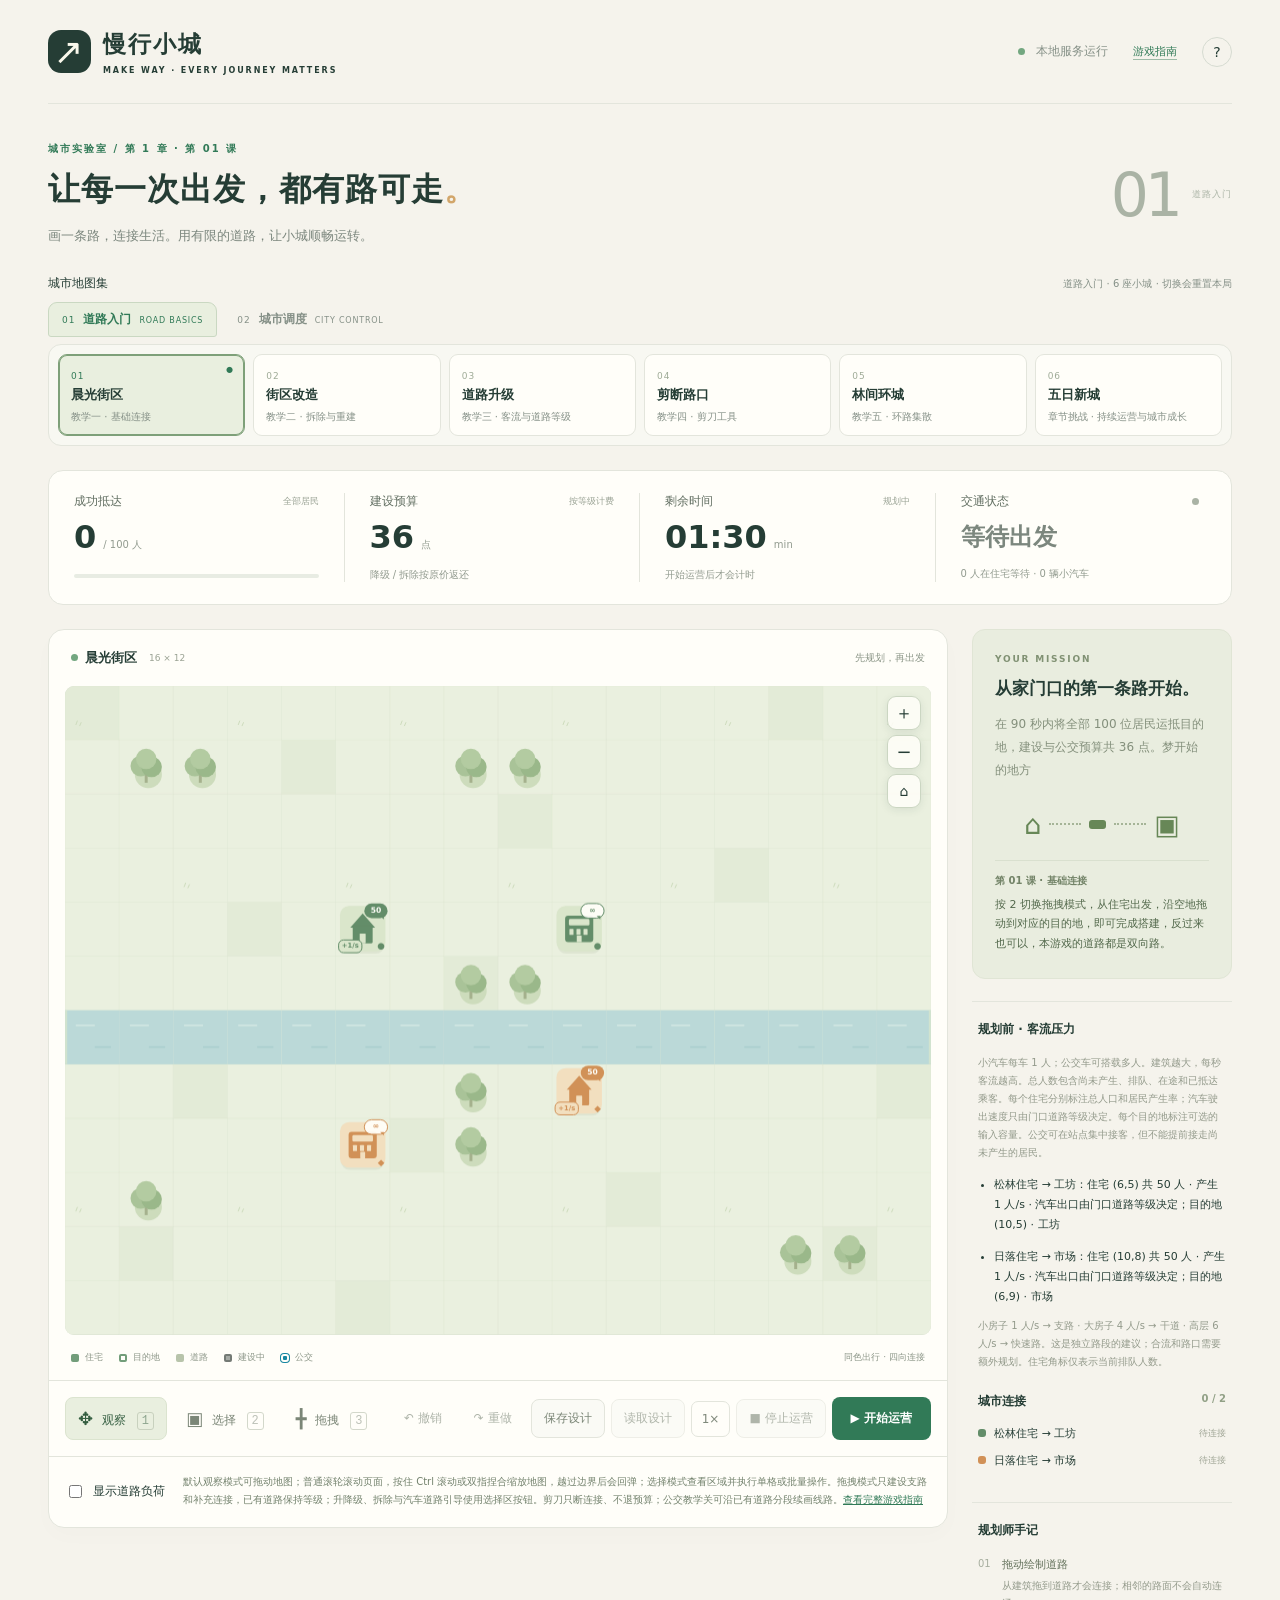
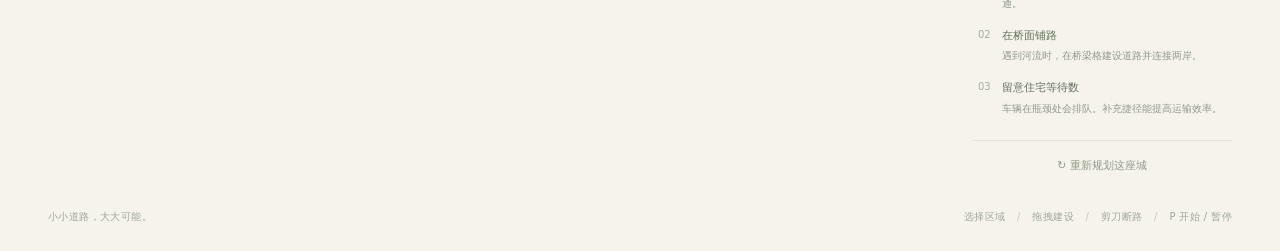
==== commit 1c2899cb: "feat(ui): add planning insights and responsive controls" ====
--- a/index.html
+++ b/index.html
@@ -26,25 +26,27 @@
       <div class="workspace">
         <section class="board-panel" aria-label="道路规划地图">
           <div class="board-heading"><div><span class="live-dot"></span><strong id="map-name"></strong><span class="map-size">16 × 12</span></div><span id="board-status">先规划，再出发</span></div>
-          <div class="canvas-wrap"><canvas id="map" class="view-mode" tabindex="0" aria-label="城市网格地图。默认观察模式可拖动地图，按住 Ctrl 滚动或双指捏合缩放；选择模式可点选单格或拖选矩形；其他模式用于规划道路。键盘 1 至 5 切换模式。"></canvas><div class="zoom-controls" aria-label="地图缩放"><button id="zoom-in" title="放大地图">＋</button><button id="zoom-out" title="缩小地图">−</button><button id="zoom-reset" title="适应窗口">⌂</button></div><div id="toast" role="status" class="toast"></div></div>
+          <div class="canvas-wrap"><canvas id="map" class="view-mode" tabindex="0" aria-describedby="map-accessible-status" aria-label="城市网格地图。默认观察模式可拖动地图，按住 Ctrl 滚动或双指捏合缩放；选择模式可点选单格或拖选矩形；其他模式用于规划道路。键盘 1 至 5 切换模式。"></canvas><div class="zoom-controls" aria-label="地图缩放"><button id="zoom-in" title="放大地图">＋</button><button id="zoom-out" title="缩小地图">−</button><button id="zoom-reset" title="适应窗口">⌂</button></div><div id="touch-coordinate" class="touch-coordinate" hidden></div><div id="toast" role="status" class="toast"></div></div>
           <div class="map-footer"><div class="legend"><span><i class="legend-home"></i>住宅</span><span><i class="legend-dest"></i>目的地</span><span><i class="legend-road"></i>道路</span><span id="legend-site" hidden><i class="legend-site"></i>建设中</span><span id="legend-bus" hidden><i class="legend-bus"></i>公交</span></div><span>同色出行 · 四向连接</span></div>
           <div class="toolbar"><div class="tools" role="group" aria-label="操作模式"><button id="view-tool" class="tool active" aria-pressed="true"><span>✥</span> 观察 <kbd>1</kbd></button><button id="select-tool" class="tool" aria-pressed="false"><span>▣</span> 选择 <kbd>2</kbd></button><button id="road-tool" class="tool" aria-pressed="false"><span>╋</span> 拖拽 <kbd>3</kbd></button><button id="cut-tool" class="tool" aria-pressed="false">✂ 剪刀 <kbd>4</kbd></button><button id="bus-tool" class="tool" aria-pressed="false" hidden><span>▰</span> 公交线 <kbd>5</kbd></button></div><div class="simulation"><button id="undo-design" class="tool" disabled title="撤销（Ctrl/Command + Z）">↶ 撤销</button><button id="redo-design" class="tool" disabled title="重做（Ctrl/Command + Shift + Z）">↷ 重做</button><button id="save-design" class="tool">保存设计</button><button id="load-design" class="tool">读取设计</button><button id="speed" class="speed" aria-label="切换运营倍速，当前 1 倍" title="当前 1×；点击切换为 2×">1×</button><button id="stop" class="tool" disabled>■ 停止运营</button><button id="start" class="primary">▶ 开始运营</button></div></div>
-          <section id="road-inspector" class="road-inspector"><div class="inspector-summary"><h3 id="selection-title">区域信息</h3><p id="road-detail">点击一个格子，或拖动选择矩形区域。</p><p id="road-load"></p><p id="signal-phase"></p><div class="road-actions"><button id="build-road" class="tool" disabled>＋ 建设支路</button><button id="upgrade-road" class="tool" disabled>↑ 升级</button><button id="downgrade-road" class="tool" disabled>↓ 降级</button><button id="remove-road" class="tool danger-button" disabled>⌫ 拆除</button></div><div id="bus-line-inspector" class="bus-line-inspector" hidden></div></div><div id="signal-controls" class="signal-controls"><label class="signal-master"><input id="signal-enabled" type="checkbox" disabled> 开启红绿灯</label><div id="signal-off-options" class="signal-subpanel"><label>无灯控制 <select id="signal-yield-mode" disabled><option value="arrival">自动让行 · 先到先行</option><option value="priority">按入口方向优先</option></select></label><div id="signal-priority-editor" hidden><strong>入口通行顺序</strong><div id="signal-priority-list" class="signal-order-list"></div><small>上方入口优先；同一入口内仍按到达顺序通行。</small></div></div><div id="signal-on-options" class="signal-subpanel" hidden><label><input id="signal-automatic" type="checkbox" disabled checked> 自动设置信号灯</label><label>每阶段绿灯 <select id="signal-cycle" disabled><option value="2">2 秒</option><option value="4">4 秒</option><option value="6">6 秒</option></select></label><div id="signal-custom-editor" hidden><div class="signal-custom-heading"><strong>手动放行动作</strong><button id="add-signal-phase" class="tool" type="button">＋ 阶段</button></div><div id="signal-phase-list" class="signal-phase-list"></div><small>可设置 1～8 个阶段；冲突动作不能放在同一阶段。右转始终让行，不纳入灯序。</small></div></div><div class="signal-legend" aria-label="路口箭头线图例"><span><i class="go-mark">↑ ↰</i> 绿线放行</span><span><i class="stop-mark">↑ ↰</i> 红线等待</span><span><i class="yield-mark">↱</i> 浅线让行</span></div><small id="signal-control-help">无灯时可选择先到先行或自定义入口优先级；启用信号灯后，自动调度会为 T 形路口采用主路优先三阶段，也可手动组合阶段。</small></div></section>
-          <section id="bus-controls" class="bus-controls" hidden><div class="bus-heading"><strong>公交线路管理</strong><span id="bus-status">尚未规划公交线路</span></div><label>当前线路 <select id="bus-line-select" aria-label="选择公交线路"></select></label><button id="new-bus-line" class="tool">＋ 新建</button><label>名称 <input id="bus-line-name" maxlength="20" aria-label="公交线路名称"></label><label>颜色 <input id="bus-line-color" type="color" value="#1686a0" aria-label="公交线路颜色"></label><label>投放车辆 <select id="bus-count"><option value="1">1 辆 · 6 点</option><option value="2">2 辆 · 12 点</option><option value="3">3 辆 · 18 点</option></select></label><label class="bus-return-label"><input id="bus-return-trip" type="checkbox"> 原路返回 <small>返程不停站</small></label><button id="trim-bus" class="tool">反向擦除</button><button id="redraw-bus" class="tool">清空重画</button><button id="delete-bus" class="tool danger-button">删除线路</button><div id="bus-line-visibility" class="bus-line-visibility" aria-label="公交线路显示设置"></div><small>容量 12 人 · 道路速度的 1.35 倍 · 上下客 8 人/秒；眼睛按钮可突出或虚化各条线路；实线为绘制段，虚线为自动返程</small></section>
-          <div class="road-settings"><label id="load-setting"><input type="checkbox" id="show-load" checked> 显示道路负荷</label><small>默认观察模式可拖动地图；普通滚轮滚动页面，按住 Ctrl 滚动或双指捏合缩放地图，越过边界后会回弹；选择模式查看区域并执行单格或批量操作。拖拽模式从道路延伸时沿用起点等级，从空地或建筑延伸时建设支路。剪刀只断连接、不退预算；公交教学关可沿已有道路分段续画线路。<a href="manual.html">查看完整游戏指南</a></small></div>
+          <section id="road-inspector" class="road-inspector"><div class="inspector-summary"><div class="drawer-heading"><h3 id="selection-title">区域信息</h3><button id="close-inspector" class="tool drawer-close" type="button">收起</button></div><p id="road-detail">点击一个格子，或拖动选择矩形区域。</p><p id="road-load"></p><p id="signal-phase"></p><div class="road-actions"><button id="build-road" class="tool" disabled>＋ 建设支路</button><button id="upgrade-road" class="tool" disabled>↑ 升级</button><button id="downgrade-road" class="tool" disabled>↓ 降级</button><button id="prefer-road" class="tool" disabled>★ 偏好</button><button id="avoid-road" class="tool" disabled>⊘ 汽车禁行</button><button id="clear-road-policy" class="tool" disabled>清除引导</button><button id="remove-road" class="tool danger-button" disabled>⌫ 拆除</button></div><div id="bus-line-inspector" class="bus-line-inspector" hidden></div></div><div id="signal-controls" class="signal-controls"><label class="signal-master"><input id="signal-enabled" type="checkbox" disabled> 开启红绿灯</label><div id="signal-off-options" class="signal-subpanel"><label>无灯控制 <select id="signal-yield-mode" disabled><option value="arrival">自动让行 · 先到先行</option><option value="priority">按入口方向优先</option></select></label><div id="signal-priority-editor" hidden><strong>入口通行顺序</strong><div id="signal-priority-list" class="signal-order-list"></div><small>上方入口优先；同一入口内仍按到达顺序通行。</small></div></div><div id="signal-on-options" class="signal-subpanel" hidden><label><input id="signal-automatic" type="checkbox" disabled checked> 自动设置信号灯</label><label>每阶段绿灯 <select id="signal-cycle" disabled><option value="2">2 秒</option><option value="4">4 秒</option><option value="6">6 秒</option></select></label><div id="signal-custom-editor" hidden><div class="signal-custom-heading"><strong>手动放行动作</strong><button id="suggest-signal-phases" class="tool" type="button">按车流建议</button><button id="add-signal-phase" class="tool" type="button">＋ 阶段</button></div><p id="signal-conflict" class="signal-conflict" role="status"></p><div id="signal-phase-list" class="signal-phase-list"></div><small>可设置 1～8 个阶段；冲突动作不能放在同一阶段。右转始终让行，不纳入灯序。</small></div></div><div class="signal-legend" aria-label="路口箭头线图例"><span><i class="go-mark">↑ ↰</i> 绿线放行</span><span><i class="stop-mark">↑ ↰</i> 红线等待</span><span><i class="yield-mark">↱</i> 浅线让行</span></div><small id="signal-control-help">无灯时可选择先到先行或自定义入口优先级；启用信号灯后，自动调度会为 T 形路口采用主路优先三阶段，也可手动组合阶段。</small></div></section>
+          <section id="bus-controls" class="bus-controls" hidden><div class="bus-heading"><div class="drawer-heading"><strong>公交线路管理</strong><button id="close-bus-drawer" class="tool drawer-close" type="button">收起</button></div><span id="bus-status">尚未规划公交线路</span></div><label>当前线路 <select id="bus-line-select" aria-label="选择公交线路"></select></label><button id="new-bus-line" class="tool">＋ 新建</button><label>名称 <input id="bus-line-name" maxlength="20" aria-label="公交线路名称"></label><label>颜色 <input id="bus-line-color" type="color" value="#1686a0" aria-label="公交线路颜色"></label><label>投放车辆 <select id="bus-count"><option value="1">1 辆 · 6 点</option><option value="2">2 辆 · 12 点</option><option value="3">3 辆 · 18 点</option></select></label><label>发车间隔 <select id="bus-headway"><option value="2">2 秒</option><option value="4" selected>4 秒</option><option value="6">6 秒</option><option value="8">8 秒</option></select></label><label class="bus-return-label"><input id="bus-return-trip" type="checkbox"> 原路返回</label><label class="bus-return-label"><input id="bus-return-stops" type="checkbox"> 返程停站</label><button id="trim-bus" class="tool">反向擦除</button><button id="redraw-bus" class="tool">清空重画</button><button id="delete-bus" class="tool danger-button">删除线路</button><div id="bus-line-visibility" class="bus-line-visibility" aria-label="公交线路显示设置"></div><small>容量 12 人 · 道路速度的 1.35 倍 · 上下客 8 人/秒；多车按发车间隔依次投入；眼睛按钮可突出或虚化各条线路</small></section>
+          <div class="road-settings"><label id="load-setting"><input type="checkbox" id="show-load" checked> 显示道路负荷</label><small>默认观察模式可拖动地图；普通滚轮滚动页面，按住 Ctrl 滚动或双指捏合缩放地图，越过边界后会回弹；选择模式查看区域并执行单格或批量操作。拖拽模式只建设支路和补充连接，已有道路保持等级；升降级、拆除与汽车道路引导使用选择区按钮。剪刀只断连接、不退预算；公交教学关可沿已有道路分段续画线路。<a href="manual.html">查看完整游戏指南</a></small></div>
         </section>
         <aside class="sidebar">
-          <section class="mission"><div class="eyebrow">YOUR MISSION</div><h2 id="mission-title"></h2><p id="mission-description"></p><div class="route-example"><span class="example-home">⌂</span><span class="route-dashes"></span><span class="mini-car"></span><span class="route-dashes"></span><span class="example-dest">▣</span></div><div class="mission-tip"><strong id="mission-tip-meta"></strong><p id="mission-tip"></p></div></section>
-          <section class="notes"><h3>规划前 · 客流压力</h3><p>小汽车每车 1 人；公交车可搭载多人。建筑越大，每秒客流越高。总人数包含尚未产生、排队、在途和已抵达乘客。每个住宅分别标注总人口和居民产生率；汽车驶出速度只由门口道路等级决定。每个目的地标注可选的输入容量。公交可在站点集中接客，但不能提前接走尚未产生的居民。</p><ul id="demand-list"></ul><p>小房子 1 人/s → 支路 · 大房子 4 人/s → 干道 · 高层 6 人/s → 快速路。这是独立路段的建议；合流和路口需要额外规划。住宅角标仅表示当前排队人数。</p></section>
-          <section class="connections"><h3>城市连接 <span id="connection-count"></span></h3><div id="connection-list"></div></section>
-          <section class="notes"><h3>规划师手记</h3><ol><li><span>01</span><p><b>拖动绘制道路</b>从建筑拖到道路才会连接；相邻的路面不会自动连通。</p></li><li><span>02</span><p><b>在桥面铺路</b>遇到河流时，在桥梁格建设道路并连接两岸。</p></li><li><span>03</span><p><b>留意住宅等待数</b>车辆在瓶颈处会排队。补充捷径能提高运输效率。</p></li></ol></section>
+          <nav class="mobile-info-tabs" aria-label="移动端信息面板"><button data-mobile-panel="mission" class="active">任务</button><button data-mobile-panel="demand">客流</button><button data-mobile-panel="connections">连接</button><button data-mobile-panel="notes">手记</button></nav>
+          <section class="mission" data-info-panel="mission"><div class="eyebrow">YOUR MISSION</div><h2 id="mission-title"></h2><p id="mission-description"></p><div class="route-example"><span class="example-home">⌂</span><span class="route-dashes"></span><span class="mini-car"></span><span class="route-dashes"></span><span class="example-dest">▣</span></div><div class="mission-tip"><strong id="mission-tip-meta"></strong><p id="mission-tip"></p></div></section>
+          <section class="notes" data-info-panel="demand"><h3>规划前 · 客流压力</h3><p>小汽车每车 1 人；公交车可搭载多人。建筑越大，每秒客流越高。总人数包含尚未产生、排队、在途和已抵达乘客。每个住宅分别标注总人口和居民产生率；汽车驶出速度只由门口道路等级决定。每个目的地标注可选的输入容量。公交可在站点集中接客，但不能提前接走尚未产生的居民。</p><ul id="demand-list"></ul><p>小房子 1 人/s → 支路 · 大房子 4 人/s → 干道 · 高层 6 人/s → 快速路。这是独立路段的建议；合流和路口需要额外规划。住宅角标仅表示当前排队人数。</p></section>
+          <section class="connections" data-info-panel="connections"><h3>城市连接 <span id="connection-count"></span></h3><div id="connection-list"></div></section>
+          <section class="notes" data-info-panel="notes"><h3>规划师手记</h3><ol><li><span>01</span><p><b>拖动绘制道路</b>从建筑拖到道路才会连接；相邻的路面不会自动连通。</p></li><li><span>02</span><p><b>在桥面铺路</b>遇到河流时，在桥梁格建设道路并连接两岸。</p></li><li><span>03</span><p><b>留意住宅等待数</b>车辆在瓶颈处会排队。补充捷径能提高运输效率。</p></li></ol></section>
           <button id="reset" class="reset">↻ 重新规划这座城</button>
         </aside>
       </div>
-      <footer class="footer"><span>小小道路，大大可能。</span><span>选择区域 <span class="footer-sep">/</span> 拖拽建拆 <span class="footer-sep">/</span> 剪刀断路 <span class="footer-sep">/</span> P 开始 / 暂停</span></footer>
+      <section id="accessible-map" class="accessible-map" role="grid" aria-label="可访问城市网格"></section><div id="map-accessible-status" class="sr-only" role="status" aria-live="polite"></div>
+      <footer class="footer"><span>小小道路，大大可能。</span><span>选择区域 <span class="footer-sep">/</span> 拖拽建设 <span class="footer-sep">/</span> 剪刀断路 <span class="footer-sep">/</span> P 开始 / 暂停</span></footer>
     </main>
   </div>
-  <dialog id="help-dialog"><button class="dialog-close" aria-label="关闭说明">×</button><div class="eyebrow">WELCOME, CITY PLANNER</div><h2>你的第一座交通小城</h2><p>用道路把各个住宅连到<b>同色目的地</b>。一条路线可以包含多个住宅与多个目的地（各自标注输出量/输入量）；车辆就近选择可到达的目的地。每栋住宅按居民产生率逐步产生出行需求，达到本轮总人数后停止新增；小汽车在门口道路有位置时逐辆出发，驶出速度只由门口道路等级决定，每车 1 人并自动沿最短道路前进；公交车可在站点集中运送已经产生的居民。</p><p><a href="manual.html">打开完整游戏指南</a>，查看操作方法、车辆出行和交通模拟规则。</p><ul><li><b>观察模式（1，默认）</b>：鼠标拖动或手机单指拖动地图，按住 Ctrl 滚动或双指捏合缩放；越过边界松手后会回弹。右上角按钮可缩放或复位。</li><li><b>选择模式（2）</b>：点击选择单格，拖动选择矩形。下方会显示尺寸、道路总价、格子类型和运营车流；单格道路提供分开的升级、降级和拆除操作，只有三岔或十字路口提供调灯操作，建筑可查看人口、流量或容量，空地可建设支路，多格可批量升级、降级或拆除。</li><li><b>拖拽模式（3）</b>：只有从道路端点沿同级既有连接拖动才拆除，其他情况都按起点等级建设或刷新道路等级。从建筑出发也视为从道路出发，但建筑没有等级，向空地建设时使用支路。松手前沿原路线回拖会取消本次规划，松手时才一次性应用。</li><li><b>剪刀模式（4）</b>：沿既有连接拖动，只剪断连接、保留路面且不返还预算。同格交叉形成路口，相邻路面不会自动连接。</li><li>道路只沿拖动经过的上下左右方向相连；河流只能经过桥梁格，但桥面道路和岸边连接都需主动建设。</li><li>支路 / 干道 / 快速路每格花费 1 / 2 / 3 点预算，速度为 2.8 / 4 / 5.2 格每秒，每方向分别有 1 / 2 / 3 条车道，路宽逐级增加，车宽保持一致。每条车道可前后容纳 2 辆车，因此每方向容量为 2 / 4 / 6 辆（双向总容量为 4 / 8 / 12 辆，包含驶入预约），后车不能穿过前车。在选择模式选中道路后，可用分开的按钮按差价升级或降级，也可拆除；桥面道路与普通道路相同。</li><li>满载时车辆在上游排队，不会因拥堵直接判负。路口关闭红绿灯时，可按到达时间自动让行，或自定义北、东、南、西入口优先顺序，均以正常速度的 35% 逐车通过。启用红绿灯后可使用横向直行、横向左转、纵向直行、纵向左转自动循环，也可配置 1～8 个无冲突的手动阶段。右转不等灯，但要避让直行、左转及已进入路口的冲突车辆，出口满载时也要等待。互不冲突的车流可以同时通过。</li><li>三岔 / 十字路口默认自动避让。路况与红绿灯只在开放这些功能的关卡可用；开放后点击路口，可选择无灯让行方式、排列入口优先级，或调整红绿灯的自动/手动阶段与绿灯时长。道路负荷显示最忙方向的占用率，路口显示四个冲突分区的预约率；普通道路每车道有前后两个位置。路口格内印有各进口的直行和左转箭头线：绿线放行，红线等待；右转浅色弯线表示让行通行。只显示已有出口，关闭信号后所有箭头线变为浅色。</li><li>规划时住宅右上角显示总人口、目的地右上角显示接收容量；运营时分别实时显示尚未离开的居民和扣除已分配人数后的剩余容量。住宅左下角显示居民产生率，右下角“待”字气泡显示当前排队；住宅详情会提示汽车出口由门口道路等级决定。</li><li><b>公交线模式（5）</b>：在公交教学关沿已有明确连接的道路分段绘制，每次从线路末端续画。普通线路须回到起点才会发车；也可开启原路返回，让公交在终点折返且返程不停站。运营前检查会提示无效线路，但不会阻止其他交通开始运行。线路允许重复道路；每辆公交消耗 6 点预算，容量 12 人，速度为道路小汽车速度的 1.35 倍，上下客每秒 8 人。线路完成后，邻近建筑的线路道路格自动设站；选择线路道路格可分别管理经过该格的各条线路站点，无需建筑道路出口连接。公交面板可管理线路名称、颜色、从末端反向擦除、清空重画、删除、车辆数、原路返回及逐线路突出/虚化；彩线靠右连续绘制，细箭头表示方向，自动返程段显示为同色虚线；公交只接走目的地也有站点且容量充足的居民，车顶人数标识实时显示载客量。</li><li>准备好后点击「开始运营」；系统会先提示不可达住宅、容量不足、无效公交、拖拽降级和理论送达上限，但允许忽略提示继续运行。在本关时限内达到运输目标即胜利。运营开始后规划会锁定，暂停时也只能查看路况；如需修改，请点击「停止运营」，道路、信号与公交线路设置会保留，车辆、车上乘客、成绩与计时会清空并返回规划。</li><li>规划阶段可用“撤销 / 重做”按钮恢复最多 60 步道路、剪断、等级、信号灯或公交编辑，也可按 Ctrl/Command + Z 撤销，按 Ctrl/Command + Shift + Z 或 Ctrl/Command + Y 重做；运营期间暂时锁定，停止运营后可继续使用。</li><li>「保存设计」会按关卡将当前道路、等级、信号和公交线路（含站点及原路返回）设置保存在本浏览器中；「读取设计」会替换当前设计并重新进入规划，不保存运营成绩。</li><li>结算时会按居民从产生到抵达的通勤时间统计四档分布；已经产生但尚未抵达的居民按最低档计入满意度。普通关卡中满意度仅用于展示。</li><li><b>五日挑战</b>会连续运营五天，每天运行到截止时间，再按 70% 当日总人口送达比例和 30% 满意度发放收入。灰色工地数字表示建筑还需几天落成；每日结算后可花收入改造，进度条可回到任一天运营前并覆盖后续记录。</li><li>键盘：方向键移动光标，空格使用当前模式；1 / 2 / 3 / 4 / 5 切换观察、选择、拖拽、剪刀、公交线。选择模式按空格选择当前格；拖拽或剪刀用空格设起点、方向键延伸、空格结束；P 暂停。倍速按钮会依次切换 1×、2×、4×、0.5×；车辆、需求、信号灯和倒计时都会按所选倍速运行。</li></ul><button class="primary dialog-done">明白了，开始规划</button></dialog>
+  <dialog id="help-dialog"><button class="dialog-close" aria-label="关闭说明">×</button><div class="eyebrow">WELCOME, CITY PLANNER</div><h2>你的第一座交通小城</h2><p>用道路把各个住宅连到<b>同色目的地</b>。一条路线可以包含多个住宅与多个目的地（各自标注输出量/输入量）；车辆选择自由流预计耗时最低的可达目的地。每栋住宅按居民产生率逐步产生出行需求，达到本轮总人数后停止新增；小汽车在门口道路有位置时逐辆出发，驶出速度只由门口道路等级决定，每车 1 人并沿自由流预计耗时最低的道路前进；公交车可在站点集中运送已经产生的居民。</p><p><a href="manual.html">打开完整游戏指南</a>，查看操作方法、车辆出行和交通模拟规则。</p><ul><li><b>观察模式（1，默认）</b>：鼠标拖动或手机单指拖动地图，按住 Ctrl 滚动或双指捏合缩放；越过边界松手后会回弹。右上角按钮可缩放或复位。</li><li><b>选择模式（2）</b>：点击选择单格，拖动选择矩形。下方会显示尺寸、道路总价、格子类型和运营车流；单格道路提供升级、降级、拆除和汽车偏好/禁行操作，只有三岔或十字路口提供调灯操作，住宅可查看人口守恒、预计目的地、汽车路径与瓶颈，目的地可查看剩余容量、预约与抵达，空地可建设支路，多格可批量升级、降级或拆除。</li><li><b>拖拽模式（3）</b>：拖拽只建设支路与补充明确连接，经过已有道路时保持等级，不会隐式升降级或拆除；这些操作使用选择区的明确按钮。松手前沿原路线回拖会取消本次规划，松手时才一次性应用。</li><li><b>剪刀模式（4）</b>：沿既有连接拖动，只剪断连接、保留路面且不返还预算。同格交叉形成路口，相邻路面不会自动连接。</li><li>道路只沿拖动经过的上下左右方向相连；河流只能经过桥梁格，但桥面道路和岸边连接都需主动建设。</li><li>支路 / 干道 / 快速路每格花费 1 / 2 / 3 点预算，速度为 2.8 / 4 / 5.2 格每秒，每方向分别有 1 / 2 / 3 条车道，路宽逐级增加，车宽保持一致。每条车道可前后容纳 2 辆车，因此每方向容量为 2 / 4 / 6 辆（双向总容量为 4 / 8 / 12 辆，包含驶入预约），后车不能穿过前车。在选择模式选中道路后，可用分开的按钮按差价升级或降级，也可拆除；桥面道路与普通道路相同。</li><li>满载时车辆在上游排队，不会因拥堵直接判负。路口关闭红绿灯时，可按到达时间自动让行，或自定义北、东、南、西入口优先顺序，均以正常速度的 35% 逐车通过。启用红绿灯后可使用横向直行、横向左转、纵向直行、纵向左转自动循环，也可配置 1～8 个手动阶段、预览当前动作并按预计车流生成建议灯序；冲突时会列出具体动作。右转不等灯，但要避让直行、左转及已进入路口的冲突车辆，出口满载时也要等待。互不冲突的车流可以同时通过。</li><li>三岔 / 十字路口默认自动避让。路况与红绿灯只在开放这些功能的关卡可用；开放后点击路口，可选择无灯让行方式、排列入口优先级，或调整红绿灯的自动/手动阶段与绿灯时长。道路负荷显示最忙方向的占用率，路口显示四个冲突分区的预约率；普通道路每车道有前后两个位置。路口格内印有各进口的直行和左转箭头线：绿线放行，红线等待；右转浅色弯线表示让行通行。只显示已有出口，关闭信号后所有箭头线变为浅色。</li><li>规划时住宅右上角显示总人口、目的地右上角显示接收容量；运营时分别实时显示尚未离开的居民和扣除已分配人数后的剩余容量。住宅左下角显示居民产生率，右下角“待”字气泡显示当前排队；住宅详情会提示汽车出口规则，并在地图高亮预计路径与最低速度瓶颈。</li><li><b>公交线模式（5）</b>：在公交教学关沿已有明确连接的道路分段绘制，每次从线路末端续画。普通线路须回到起点才会发车；也可开启原路返回并选择返程是否停站。运营前检查会提示无效线路，但不会阻止其他交通开始运行。线路允许重复道路；每辆公交消耗 6 点预算，容量 12 人，速度为道路小汽车速度的 1.35 倍，上下客每秒 8 人；多车按 2～8 秒间隔依次发车。线路完成后，邻近建筑的线路道路格自动设站；选择线路道路格可分别管理经过该格的各条线路站点，无需建筑道路出口连接。公交面板可管理线路名称、颜色、从末端反向擦除、清空重画、删除、车辆数、发车间隔、双向停站及逐线路突出/虚化；彩线靠右连续绘制，细箭头表示方向，自动返程段显示为同色虚线；公交只接走目的地也有站点且容量充足的居民，车顶人数标识实时显示载客量。</li><li>准备好后点击「开始运营」；系统会先提示不可达住宅、容量不足、无效公交和理论送达上限，但允许忽略提示继续运行。在本关时限内达到运输目标即胜利。运营开始后规划会锁定，暂停时也只能查看路况；如需修改，请点击「停止运营」，道路、信号与公交线路设置会保留，车辆、车上乘客、成绩与计时会清空并返回规划。</li><li>规划阶段可用“撤销 / 重做”按钮恢复最多 60 步道路、剪断、等级、信号灯或公交编辑，也可按 Ctrl/Command + Z 撤销，按 Ctrl/Command + Shift + Z 或 Ctrl/Command + Y 重做；运营期间暂时锁定，停止运营后可继续使用。</li><li>「保存设计」会按关卡将当前道路、等级、汽车引导、信号和公交线路（含站点、班距及双向停站）设置保存在本浏览器中；「读取设计」会替换当前设计并重新进入规划，不保存运营成绩。</li><li>结算时会按居民从产生到抵达的通勤时间统计四档分布；已经产生但尚未抵达的居民按最低档计入满意度，并展示未产生、等待、汽车在途、公交在途与已抵达的人口守恒拆分。普通关卡中满意度仅用于展示。</li><li><b>五日挑战</b>会连续运营五天，每天运行到截止时间，再按 70% 当日总人口送达比例和 30% 满意度发放收入。灰色工地数字表示建筑还需几天落成；每日结算后可花收入改造，进度条可回到任一天运营前并覆盖后续记录。</li><li>键盘：方向键移动光标，空格使用当前模式；1 / 2 / 3 / 4 / 5 切换观察、选择、拖拽、剪刀、公交线。选择模式按空格选择当前格；拖拽或剪刀用空格设起点、方向键延伸、空格结束；P 暂停。倍速按钮会依次切换 1×、2×、4×、0.5×；车辆、需求、信号灯和倒计时都会按所选倍速运行。</li></ul><button class="primary dialog-done">明白了，开始规划</button></dialog>
   <dialog id="reset-dialog"><h2>重新规划这座城？</h2><p>本局道路、公交线路、车辆和成绩会被清空。</p><div class="dialog-actions"><button id="cancel-reset" class="tool">继续这一局</button><button id="confirm-reset" class="primary">重新开始</button></div></dialog>
   <dialog id="level-dialog"><h2 id="level-confirm-title">切换关卡？</h2><p>当前道路、车辆和成绩会被清空，所有关卡都可以自由选择。</p><div class="dialog-actions"><button id="cancel-level" class="tool">留在本关</button><button id="confirm-level" class="primary">进入关卡</button></div></dialog>
   <dialog id="stop-dialog"><h2>停止运营并重新规划？</h2><p>当前道路、道路等级、信号和公交线路会保留；车辆、车上乘客、成绩、排队和计时会被清空。</p><div class="dialog-actions"><button id="cancel-stop" class="tool">继续运营</button><button id="confirm-stop" class="primary">停止并规划</button></div></dialog>
--- a/style.css
+++ b/style.css
@@ -1,4 +1,4 @@
-:root{--bg:#f5f3ec;--ink:#253d35;--muted:#859087;--green:#317a57;--line:#e3e5dc;--paper:#fffef9;--orange:#d18d4f;--purple:#9580b6}*{box-sizing:border-box}body{margin:0;background:var(--bg);color:var(--ink);font-family:Inter,"PingFang SC","Microsoft YaHei",system-ui,sans-serif;font-size:14px}button,a{-webkit-tap-highlight-color:transparent}button{font:inherit;cursor:pointer;transition:background .15s,transform .15s}button:hover{filter:brightness(.97)}button:active{transform:translateY(1px)}button:focus-visible,a:focus-visible,canvas:focus-visible{outline:3px solid #e0ac58;outline-offset:3px}button:disabled{cursor:not-allowed;opacity:.6}.app{max-width:1320px;padding:0 48px;margin:auto}.header{height:104px;border-bottom:1px solid var(--line);display:flex;justify-content:space-between;align-items:center}.brand{display:flex;gap:12px;align-items:center;text-decoration:none;color:var(--ink);font-size:23px;font-weight:800;letter-spacing:2px}.brand-icon{display:grid;place-items:center;width:43px;height:43px;background:var(--ink);color:#faf8ec;border-radius:13px;font-size:36px;font-weight:400}.brand small{display:block;font-size:8px;letter-spacing:1.9px;margin-top:6px;font-weight:600}.header-actions{display:flex;align-items:center;gap:25px}.manual-link{color:var(--green);font-size:11px;text-decoration:none;border-bottom:1px solid #9ebca8}.local-tag{font-size:12px;color:var(--muted)}.local-tag i,.live-dot,.status-dot{display:inline-block;width:7px;height:7px;border-radius:50%;background:#73a780;margin-right:7px}.icon-button{border:1px solid #d6dbd1;background:transparent;border-radius:50%;height:30px;width:30px;color:var(--ink)}.intro{display:flex;justify-content:space-between;align-items:center;padding:38px 0 28px}.eyebrow{font-size:10px;letter-spacing:2px;color:var(--green);font-weight:700}.intro h1{font-size:32px;letter-spacing:1px;margin:12px 0}.intro h1>span{color:#d2a66a}.intro p{color:#7c877e;font-size:13px;margin:0;line-height:1.8}.mobile-break{display:none}.chapter{display:flex;gap:13px;align-items:center;color:#aab3a5}.chapter>span{font-size:60px;font-weight:300;letter-spacing:-4px}.chapter small{font-size:9px;line-height:1.9;letter-spacing:1px}.stats{display:grid;grid-template-columns:repeat(4,1fr);background:var(--paper);border:1px solid var(--line);border-radius:15px;padding:22px 0;margin-bottom:24px}.stat{padding:0 25px;border-right:1px solid var(--line)}.stat:last-child{border:0}.stat-label{font-size:12px;display:flex;justify-content:space-between;align-items:center;color:#626f62}.stat-label small{font-size:9px;color:#9aa395}.stat strong{font-size:32px;line-height:1.7;font-weight:600;font-variant-numeric:tabular-nums}.unit{font-size:10px;color:#929b8f;margin-left:7px}.stat-note{font-size:10px;color:#929b8f}.stat .traffic-value{font-size:24px;line-height:2.25;color:var(--green)}.progress{height:4px;margin-top:9px;background:#e8ece3;border-radius:3px;overflow:hidden}.progress i{height:100%;display:block;background:#73a780;transition:width .2s;width:0}.workspace{display:grid;grid-template-columns:minmax(0,1fr) 260px;gap:24px;align-items:start}.board-panel{background:var(--paper);border:1px solid var(--line);border-radius:16px;overflow:hidden;box-shadow:0 8px 22px #34422d04}.board-heading{display:flex;align-items:center;justify-content:space-between;padding:19px 22px;font-size:11px}.board-heading>div{display:flex;align-items:center}.board-heading strong{font-size:13px;font-weight:600}.map-size{font-size:9px;color:#9aa293;padding-left:12px}.board-heading>span{font-size:10px;color:#8d9789}.canvas-wrap{position:relative;margin:0 16px;background:#eaf0df;border-radius:9px;overflow:hidden}canvas{display:block;width:100%;aspect-ratio:4/3;touch-action:none;cursor:crosshair}.toast{position:absolute;bottom:16px;left:50%;transform:translate(-50%,6px);background:#253d35eb;color:#fffef9;padding:9px 15px;border-radius:8px;font-size:12px;opacity:0;pointer-events:none;transition:.2s;max-width:95%;width:max-content}.toast.visible{opacity:1;transform:translate(-50%,0)}.map-footer{display:flex;justify-content:space-between;padding:16px 22px;font-size:9px;color:#8c9688}.legend{display:flex;gap:16px}.legend span{display:flex;align-items:center;gap:6px}.legend i{width:8px;height:8px;display:inline-block}.legend-home{background:#729d7a;border-radius:2px}.legend-dest{border:2px solid #729d7a;border-radius:2px}.legend-road{background:#b8c4ab;border-radius:2px}.legend-bus{background:#1686a0;border:2px solid #fffef9;border-radius:3px;box-shadow:0 0 0 1px #1686a0}.toolbar{display:flex;justify-content:space-between;gap:10px;align-items:center;border-top:1px solid var(--line);padding:16px}.tools,.simulation{display:flex;gap:6px;align-items:center}.tool{border:1px solid transparent;background:transparent;padding:10px 12px;color:#7b8677;border-radius:8px;font-size:12px}.tool.active{background:#e9efdf;border-color:#dbe4cf;color:#345e40}.tool>span{font-size:18px;vertical-align:-1px;margin-right:5px}kbd{font:9px inherit;margin-left:7px;opacity:.5;border:1px solid #a9b49e;padding:1px 4px;border-radius:3px}.primary{background:var(--green);color:#fff;border:0;border-radius:8px;padding:13px 19px;font-size:12px;font-weight:600;white-space:nowrap}.speed{background:transparent;border:1px solid var(--line);border-radius:7px;padding:10px;font-size:12px;color:#7f897b}.sidebar{display:flex;flex-direction:column;gap:22px}.mission{background:#e9eddf;border-radius:13px;padding:24px 22px;border:1px solid #e0e5d5}.mission .eyebrow{font-size:9px;color:#809173;letter-spacing:1.8px}h2{font-size:18px;line-height:1.5;margin:12px 0}.mission h2{font-size:17px}.mission p{font-size:12px;color:#84907c;line-height:1.9}.mission p b{color:#52684b;font-weight:600}.route-example{display:flex;align-items:center;justify-content:center;gap:8px;padding:15px 0 20px;color:#678757}.example-home,.example-dest{font-size:27px}.route-dashes{height:1px;width:32px;border-top:2px dotted #a5b497}.mini-car{width:17px;height:9px;border-radius:3px;background:#678757}.mission-tip{border-top:1px solid #d9e0cf;padding-top:13px;color:#728367}.mission-tip>strong{display:block;font-size:10px;font-weight:600}.mission .mission-tip>p{margin:7px 0 0;color:#52684b;font-size:11px;line-height:1.8;white-space:pre-line;overflow-wrap:anywhere}h3{font-size:12px;display:flex;justify-content:space-between;margin:0 0 16px;font-weight:600}h3>span{color:#91a086;font-size:10px}.connections,.notes{padding:0 6px}.connection-row{display:flex;align-items:center;justify-content:space-between;margin:12px 0;font-size:11px}.connection-row i{display:inline-block;width:8px;height:8px;border-radius:3px;margin-right:8px}.connection-row>span:last-child{font-size:9px;color:#a0a696}.connection-row.connected>span:last-child{color:var(--green)}.notes{border-top:1px solid var(--line);padding-top:19px}.notes ol{padding:0;margin:0;list-style:none}.notes li{display:flex;gap:11px;margin-top:13px}.notes li>span{font-size:10px;color:#a7ae9f;line-height:1.8}.notes p{font-size:10px;line-height:1.8;margin:0;color:#939a8b}.notes b{display:block;color:#64725c;font-size:11px;font-weight:500;margin-bottom:2px}.reset{background:transparent;border:0;color:#929b89;font-size:11px;padding:10px}.sidebar>.reset{border-top:1px solid var(--line);padding-top:17px}.footer{display:flex;justify-content:space-between;padding:27px 0;color:#a0a797;font-size:10px;letter-spacing:.4px}.footer-sep{padding:0 8px;color:#c3c8bc}dialog{border:1px solid var(--line);border-radius:20px;padding:35px;max-width:460px;width:calc(100% - 32px);background:var(--paper);color:var(--ink);box-shadow:0 30px 100px #17392630}dialog::backdrop{background:#1e352d55;backdrop-filter:blur(4px)}dialog p,dialog li{color:#7d8977;font-size:13px;line-height:1.9}dialog ul{padding-left:19px}dialog li{margin-bottom:8px}dialog .primary{margin-top:10px}.dialog-close{position:absolute;right:17px;top:13px;border:0;background:transparent;color:#7d8977;font-size:24px}.dialog-actions{display:flex;justify-content:flex-end;gap:10px;align-items:center}#preflight-dialog{max-width:620px}.preflight-list{max-height:min(48vh,420px);overflow:auto;padding:0;margin:18px 0;list-style:none}.preflight-list li{margin:0 0 9px;padding:11px 13px;border:1px solid #ead7bd;border-left:4px solid var(--orange);border-radius:8px;background:#fffaf1}.preflight-list strong{display:block;color:#6e5639;font-size:12px}.preflight-list span{display:block;margin-top:3px;color:#796f61;font-size:11px;line-height:1.7}.preflight-note{font-size:11px}.preflight-list .preflight-target{border-color:#dfb9b1;border-left-color:#b95f51;background:#fff6f3}#result-dialog{text-align:center}.result-icon{font-size:44px;color:var(--green);margin-bottom:15px}.result-stats{padding:18px;background:#edf0e5;border-radius:10px;line-height:2;margin:20px 0;font-size:13px}#result-dialog .reset{display:block;margin:10px auto 0}.result-stats>strong{display:block;font-size:20px;color:var(--green)}.commute-distribution{display:grid;grid-template-columns:1fr 1fr;gap:6px;margin-top:10px}.commute-distribution span{background:#fffef9;border-radius:6px;padding:4px;font-size:11px}@media(min-width:1450px){.intro{padding-top:46px;padding-bottom:35px}.app{max-width:1390px}.workspace{grid-template-columns:minmax(0,1fr) 280px;gap:28px}}@media(max-width:1000px){.app{padding:0 25px}.workspace{grid-template-columns:minmax(0,1fr) 220px;gap:18px}.stat{padding:0 16px}.stat-label small{display:none}.toolbar{padding:12px 10px}.tool{padding:9px}kbd{display:none}.primary{padding:12px}.mission{padding:20px 17px}.intro h1{font-size:28px}}@media(max-width:760px){.app{padding:0 16px}.header{height:80px}.brand{font-size:20px}.brand small{font-size:6px}.brand-icon{width:37px;height:37px}.local-tag{display:none}.intro{padding:27px 0 24px}.intro h1{font-size:25px}.intro p{font-size:11px}.chapter{display:none}.stats{padding:17px 0;gap:18px 0;grid-template-columns:1fr 1fr;margin-bottom:18px}.stat:nth-child(2){border:0}.stat strong{font-size:28px}.stat .traffic-value{font-size:22px}.stat-label small{display:inline}.workspace{grid-template-columns:1fr}.sidebar{display:grid;grid-template-columns:1fr 1fr;gap:20px}.mission{grid-row:span 2}.notes{border:0;padding-top:0}.sidebar>.reset{grid-column:1/-1}.board-heading{padding:17px}.canvas-wrap{margin:0 9px}.map-footer{padding:13px;font-size:8px}.legend{gap:12px}.footer{font-size:9px;padding:20px 0}.footer>span:last-child{display:none}.mission h2{font-size:16px}.toolbar{gap:4px}.tool{padding:9px 8px;font-size:11px}.tool>span{margin-right:2px}.primary{font-size:11px}.simulation{gap:4px}.speed{padding:9px 7px}}@media(max-width:390px){.mobile-break{display:block}.intro h1{line-height:1.5}.sidebar{grid-template-columns:1fr}.mission{grid-row:auto}.board-heading>span{font-size:9px}.tool>span{display:none}}
+:root{--bg:#f5f3ec;--ink:#253d35;--muted:#859087;--green:#317a57;--line:#e3e5dc;--paper:#fffef9;--orange:#d18d4f;--purple:#9580b6}*{box-sizing:border-box}body{margin:0;background:var(--bg);color:var(--ink);font-family:Inter,"PingFang SC","Microsoft YaHei",system-ui,sans-serif;font-size:14px}button,a{-webkit-tap-highlight-color:transparent}button{font:inherit;cursor:pointer;transition:background .15s,transform .15s}button:hover{filter:brightness(.97)}button:active{transform:translateY(1px)}button:focus-visible,a:focus-visible,canvas:focus-visible{outline:3px solid #e0ac58;outline-offset:3px}button:disabled{cursor:not-allowed;opacity:.6}.app{max-width:1320px;padding:0 48px;margin:auto}.header{height:104px;border-bottom:1px solid var(--line);display:flex;justify-content:space-between;align-items:center}.brand{display:flex;gap:12px;align-items:center;text-decoration:none;color:var(--ink);font-size:23px;font-weight:800;letter-spacing:2px}.brand-icon{display:grid;place-items:center;width:43px;height:43px;background:var(--ink);color:#faf8ec;border-radius:13px;font-size:36px;font-weight:400}.brand small{display:block;font-size:8px;letter-spacing:1.9px;margin-top:6px;font-weight:600}.header-actions{display:flex;align-items:center;gap:25px}.manual-link{color:var(--green);font-size:11px;text-decoration:none;border-bottom:1px solid #9ebca8}.local-tag{font-size:12px;color:var(--muted)}.local-tag i,.live-dot,.status-dot{display:inline-block;width:7px;height:7px;border-radius:50%;background:#73a780;margin-right:7px}.icon-button{border:1px solid #d6dbd1;background:transparent;border-radius:50%;height:30px;width:30px;color:var(--ink)}.intro{display:flex;justify-content:space-between;align-items:center;padding:38px 0 28px}.eyebrow{font-size:10px;letter-spacing:2px;color:var(--green);font-weight:700}.intro h1{font-size:32px;letter-spacing:1px;margin:12px 0}.intro h1>span{color:#d2a66a}.intro p{color:#7c877e;font-size:13px;margin:0;line-height:1.8}.mobile-break{display:none}.chapter{display:flex;gap:13px;align-items:center;color:#aab3a5}.chapter>span{font-size:60px;font-weight:300;letter-spacing:-4px}.chapter small{font-size:9px;line-height:1.9;letter-spacing:1px}.stats{display:grid;grid-template-columns:repeat(4,1fr);background:var(--paper);border:1px solid var(--line);border-radius:15px;padding:22px 0;margin-bottom:24px}.stat{padding:0 25px;border-right:1px solid var(--line)}.stat:last-child{border:0}.stat-label{font-size:12px;display:flex;justify-content:space-between;align-items:center;color:#626f62}.stat-label small{font-size:9px;color:#9aa395}.stat strong{font-size:32px;line-height:1.7;font-weight:600;font-variant-numeric:tabular-nums}.unit{font-size:10px;color:#929b8f;margin-left:7px}.stat-note{font-size:10px;color:#929b8f}.stat .traffic-value{font-size:24px;line-height:2.25;color:var(--green)}.progress{height:4px;margin-top:9px;background:#e8ece3;border-radius:3px;overflow:hidden}.progress i{height:100%;display:block;background:#73a780;transition:width .2s;width:0}.workspace{display:grid;grid-template-columns:minmax(0,1fr) 260px;gap:24px;align-items:start}.board-panel{background:var(--paper);border:1px solid var(--line);border-radius:16px;overflow:hidden;box-shadow:0 8px 22px #34422d04}.board-heading{display:flex;align-items:center;justify-content:space-between;padding:19px 22px;font-size:11px}.board-heading>div{display:flex;align-items:center}.board-heading strong{font-size:13px;font-weight:600}.map-size{font-size:9px;color:#9aa293;padding-left:12px}.board-heading>span{font-size:10px;color:#8d9789}.canvas-wrap{position:relative;margin:0 16px;background:#eaf0df;border-radius:9px;overflow:hidden}canvas{display:block;width:100%;aspect-ratio:4/3;touch-action:none;cursor:crosshair}.touch-coordinate{position:absolute;left:12px;top:12px;z-index:3;padding:8px 11px;border-radius:9px;background:#253d35e8;color:#fffef9;font-size:13px;font-weight:700;pointer-events:none}.touch-coordinate[hidden]{display:none}.toast{position:absolute;bottom:16px;left:50%;transform:translate(-50%,6px);background:#253d35eb;color:#fffef9;padding:9px 15px;border-radius:8px;font-size:12px;opacity:0;pointer-events:none;transition:.2s;max-width:95%;width:max-content}.toast.visible{opacity:1;transform:translate(-50%,0)}.map-footer{display:flex;justify-content:space-between;padding:16px 22px;font-size:9px;color:#8c9688}.legend{display:flex;gap:16px}.legend span{display:flex;align-items:center;gap:6px}.legend i{width:8px;height:8px;display:inline-block}.legend-home{background:#729d7a;border-radius:2px}.legend-dest{border:2px solid #729d7a;border-radius:2px}.legend-road{background:#b8c4ab;border-radius:2px}.legend-bus{background:#1686a0;border:2px solid #fffef9;border-radius:3px;box-shadow:0 0 0 1px #1686a0}.toolbar{display:flex;justify-content:space-between;gap:10px;align-items:center;border-top:1px solid var(--line);padding:16px}.tools,.simulation{display:flex;gap:6px;align-items:center}.tool{border:1px solid transparent;background:transparent;padding:10px 12px;color:#7b8677;border-radius:8px;font-size:12px}.tool.active{background:#e9efdf;border-color:#dbe4cf;color:#345e40}.tool>span{font-size:18px;vertical-align:-1px;margin-right:5px}kbd{font:9px inherit;margin-left:7px;opacity:.5;border:1px solid #a9b49e;padding:1px 4px;border-radius:3px}.primary{background:var(--green);color:#fff;border:0;border-radius:8px;padding:13px 19px;font-size:12px;font-weight:600;white-space:nowrap}.speed{background:transparent;border:1px solid var(--line);border-radius:7px;padding:10px;font-size:12px;color:#7f897b}.sidebar{display:flex;flex-direction:column;gap:22px}.mission{background:#e9eddf;border-radius:13px;padding:24px 22px;border:1px solid #e0e5d5}.mission .eyebrow{font-size:9px;color:#809173;letter-spacing:1.8px}h2{font-size:18px;line-height:1.5;margin:12px 0}.mission h2{font-size:17px}.mission p{font-size:12px;color:#84907c;line-height:1.9}.mission p b{color:#52684b;font-weight:600}.route-example{display:flex;align-items:center;justify-content:center;gap:8px;padding:15px 0 20px;color:#678757}.example-home,.example-dest{font-size:27px}.route-dashes{height:1px;width:32px;border-top:2px dotted #a5b497}.mini-car{width:17px;height:9px;border-radius:3px;background:#678757}.mission-tip{border-top:1px solid #d9e0cf;padding-top:13px;color:#728367}.mission-tip>strong{display:block;font-size:10px;font-weight:600}.mission .mission-tip>p{margin:7px 0 0;color:#52684b;font-size:11px;line-height:1.8;white-space:pre-line;overflow-wrap:anywhere}h3{font-size:12px;display:flex;justify-content:space-between;margin:0 0 16px;font-weight:600}h3>span{color:#91a086;font-size:10px}.connections,.notes{padding:0 6px}.connection-row{display:flex;align-items:center;justify-content:space-between;margin:12px 0;font-size:11px}.connection-row i{display:inline-block;width:8px;height:8px;border-radius:3px;margin-right:8px}.connection-row>span:last-child{font-size:9px;color:#a0a696}.connection-row.connected>span:last-child{color:var(--green)}.notes{border-top:1px solid var(--line);padding-top:19px}.notes ol{padding:0;margin:0;list-style:none}.notes li{display:flex;gap:11px;margin-top:13px}.notes li>span{font-size:10px;color:#a7ae9f;line-height:1.8}.notes p{font-size:10px;line-height:1.8;margin:0;color:#939a8b}.notes b{display:block;color:#64725c;font-size:11px;font-weight:500;margin-bottom:2px}.reset{background:transparent;border:0;color:#929b89;font-size:11px;padding:10px}.sidebar>.reset{border-top:1px solid var(--line);padding-top:17px}.footer{display:flex;justify-content:space-between;padding:27px 0;color:#a0a797;font-size:10px;letter-spacing:.4px}.footer-sep{padding:0 8px;color:#c3c8bc}dialog{border:1px solid var(--line);border-radius:20px;padding:35px;max-width:460px;width:calc(100% - 32px);background:var(--paper);color:var(--ink);box-shadow:0 30px 100px #17392630}dialog::backdrop{background:#1e352d55;backdrop-filter:blur(4px)}dialog p,dialog li{color:#7d8977;font-size:13px;line-height:1.9}dialog ul{padding-left:19px}dialog li{margin-bottom:8px}dialog .primary{margin-top:10px}.dialog-close{position:absolute;right:17px;top:13px;border:0;background:transparent;color:#7d8977;font-size:24px}.dialog-actions{display:flex;justify-content:flex-end;gap:10px;align-items:center}#preflight-dialog{max-width:620px}.preflight-list{max-height:min(48vh,420px);overflow:auto;padding:0;margin:18px 0;list-style:none}.preflight-list li{margin:0 0 9px;padding:11px 13px;border:1px solid #ead7bd;border-left:4px solid var(--orange);border-radius:8px;background:#fffaf1}.preflight-list strong{display:block;color:#6e5639;font-size:12px}.preflight-list span{display:block;margin-top:3px;color:#796f61;font-size:11px;line-height:1.7}.preflight-note{font-size:11px}.preflight-list .preflight-target{border-color:#dfb9b1;border-left-color:#b95f51;background:#fff6f3}#result-dialog{text-align:center}.result-icon{font-size:44px;color:var(--green);margin-bottom:15px}.result-stats{padding:18px;background:#edf0e5;border-radius:10px;line-height:2;margin:20px 0;font-size:13px}#result-dialog .reset{display:block;margin:10px auto 0}.result-stats>strong{display:block;font-size:20px;color:var(--green)}.population-conservation{margin-top:9px;padding:8px 10px;border-radius:7px;background:#fffef9;color:#52684b;font-size:11px;line-height:1.7}.operation-report{margin-top:10px;padding-top:8px;border-top:1px solid var(--line);text-align:left}.operation-report p{margin:4px 0;font-size:10px;line-height:1.6}.commute-distribution{display:grid;grid-template-columns:1fr 1fr;gap:6px;margin-top:10px}.commute-distribution span{background:#fffef9;border-radius:6px;padding:4px;font-size:11px}@media(min-width:1450px){.intro{padding-top:46px;padding-bottom:35px}.app{max-width:1390px}.workspace{grid-template-columns:minmax(0,1fr) 280px;gap:28px}}@media(max-width:1000px){.app{padding:0 25px}.workspace{grid-template-columns:minmax(0,1fr) 220px;gap:18px}.stat{padding:0 16px}.stat-label small{display:none}.toolbar{padding:12px 10px}.tool{padding:9px}kbd{display:none}.primary{padding:12px}.mission{padding:20px 17px}.intro h1{font-size:28px}}@media(max-width:760px){.app{padding:0 16px}.header{height:80px}.brand{font-size:20px}.brand small{font-size:6px}.brand-icon{width:37px;height:37px}.local-tag{display:none}.intro{padding:27px 0 24px}.intro h1{font-size:25px}.intro p{font-size:11px}.chapter{display:none}.stats{padding:17px 0;gap:18px 0;grid-template-columns:1fr 1fr;margin-bottom:18px}.stat:nth-child(2){border:0}.stat strong{font-size:28px}.stat .traffic-value{font-size:22px}.stat-label small{display:inline}.workspace{grid-template-columns:1fr}.sidebar{display:grid;grid-template-columns:1fr 1fr;gap:20px}.mission{grid-row:span 2}.notes{border:0;padding-top:0}.sidebar>.reset{grid-column:1/-1}.board-heading{padding:17px}.canvas-wrap{margin:0 9px}.map-footer{padding:13px;font-size:8px}.legend{gap:12px}.footer{font-size:9px;padding:20px 0}.footer>span:last-child{display:none}.mission h2{font-size:16px}.toolbar{gap:4px}.tool{padding:9px 8px;font-size:11px}.tool>span{margin-right:2px}.primary{font-size:11px}.simulation{gap:4px}.speed{padding:9px 7px}}@media(max-width:390px){.mobile-break{display:block}.intro h1{line-height:1.5}.sidebar{grid-template-columns:1fr}.mission{grid-row:auto}.board-heading>span{font-size:9px}.tool>span{display:none}}
 .canvas-wrap{background:#d9dfd2}.view-mode{cursor:grab}.view-mode:active{cursor:grabbing}.zoom-controls{position:absolute;right:10px;top:10px;display:flex;flex-direction:column;gap:5px;z-index:2}.zoom-controls button{width:34px;height:34px;border:1px solid #cbd6c2;border-radius:9px;background:#fffef9dd;color:var(--ink);font-size:18px;line-height:1;box-shadow:0 2px 8px #253d3518}.zoom-controls button:last-child{font-size:14px}@media(max-width:760px){.zoom-controls button{width:40px;height:40px}}
 
 /* Passenger pressure is available before operation, including on small screens. */
@@ -46,6 +46,7 @@
 .signal-order-row .tool, .signal-phase-heading .tool, .signal-custom-heading .tool { min-height: 28px; padding: 4px 8px; font-size: 10px; }
 .signal-custom-heading { display: flex; align-items: center; justify-content: space-between; gap: 10px; }
 .signal-phase-card { padding: 8px; border: 1px solid #d5dfd2; border-radius: 8px; background: #fffef9; }
+.drawer-heading{display:flex;align-items:center;justify-content:space-between;gap:10px}.drawer-heading h3{margin:0}.drawer-close{display:none}.signal-phase-card.previewing{border-color:#d6a34e;box-shadow:0 0 0 2px #e9c77b55}.signal-conflict{margin:0!important;color:#a44c42!important;font-size:10px!important}.mobile-info-tabs{display:none}.accessible-map,.sr-only{position:absolute!important;width:1px!important;height:1px!important;padding:0!important;margin:-1px!important;overflow:hidden!important;clip:rect(0,0,0,0)!important;white-space:nowrap!important;border:0!important}
 .signal-action-grid { display: grid; grid-template-columns: repeat(2, minmax(0, 1fr)); gap: 5px 10px; margin-top: 8px; }
 .signal-action-grid label { display: flex; align-items: center; gap: 5px; font-size: 9px; }
 .road-inspector.locked .signal-controls { display: none; }
@@ -74,7 +75,9 @@
 .bus-visibility-toggle { padding: 5px 9px; border: 1px solid #c9d9d5; border-left: 4px solid var(--bus-color); border-radius: 999px; background: #fffef9; color: #365a59; font: inherit; font-size: 10px; cursor: pointer; }
 .bus-visibility-toggle.dimmed { opacity: .48; filter: saturate(.35); }
 @media (max-width: 760px) {
-  .road-inspector { grid-template-columns: 1fr; padding: 16px; }
+  .toolbar{position:sticky;bottom:0;z-index:5;background:#fffef9ee;backdrop-filter:blur(8px)}.drawer-close{display:block}
+  .road-inspector { position:fixed;left:10px;right:10px;bottom:10px;z-index:8;max-height:72vh;overflow:auto;grid-template-columns:1fr;padding:16px;border:1px solid var(--line);border-radius:15px;box-shadow:0 18px 60px #17392638; }
+  .bus-controls.drawer-open:not([hidden]){position:fixed;left:10px;right:10px;bottom:10px;z-index:8;max-height:60vh;overflow:auto;border:1px solid #b9d6d5;border-radius:15px;box-shadow:0 18px 60px #17392638}
   .signal-controls { border-left: 0; border-top: 1px solid var(--line); padding: 14px 0 0; }
   .toolbar .simulation { margin-left: auto; }
   .road-settings { padding: 0 12px 16px; }
@@ -115,3 +118,4 @@
 /* Five-day campaign */
 .campaign-progress{margin:-10px 0 24px;padding:15px 18px;border:1px solid #d8dfce;border-radius:13px;background:#f9faf4}.campaign-progress[hidden]{display:none}.campaign-progress>div:first-child{display:flex;justify-content:space-between;align-items:center;margin-bottom:11px}.campaign-progress strong{font-size:13px;color:var(--green)}.campaign-progress span,.campaign-progress small{font-size:10px;color:var(--muted)}.campaign-days{position:relative;display:grid;grid-template-columns:repeat(5,1fr);gap:8px}.campaign-days::before{content:'';position:absolute;left:6%;right:6%;top:16px;height:4px;border-radius:3px;background:#e2e7dc}.campaign-day{position:relative;z-index:1;min-width:0;padding:8px 5px 7px;border:1px solid #dce2d7;border-radius:9px;background:var(--paper);color:#8b9588;font-size:10px}.campaign-day strong{display:block;margin-bottom:2px;font-size:11px;color:inherit}.campaign-day.reached{border-color:#9bb497;color:#426c4b}.campaign-day.current{background:#e6efdc;border-color:#6e966d;box-shadow:0 0 0 2px #fffef9}.campaign-day:disabled{opacity:.65}.legend-site{background:#a5aaa5;border:2px dashed #747a75;border-radius:2px}
 @media(max-width:560px){.campaign-progress{padding:13px 10px}.campaign-days{gap:4px}.campaign-day{padding:7px 2px;font-size:8px}.campaign-day strong{font-size:9px}.campaign-progress>small{display:block;margin-top:8px}}
+@media(max-width:760px){.mobile-info-tabs{display:flex;grid-column:1/-1;gap:6px;overflow:auto}.mobile-info-tabs button{flex:1;padding:9px;border:1px solid var(--line);border-radius:8px;background:var(--paper);color:var(--muted)}.mobile-info-tabs button.active{background:#e9efdf;color:var(--green);border-color:#9fba98}.sidebar>[data-info-panel]{display:none}.sidebar>[data-info-panel].mobile-active{display:block}.sidebar>.reset{grid-column:1/-1}}
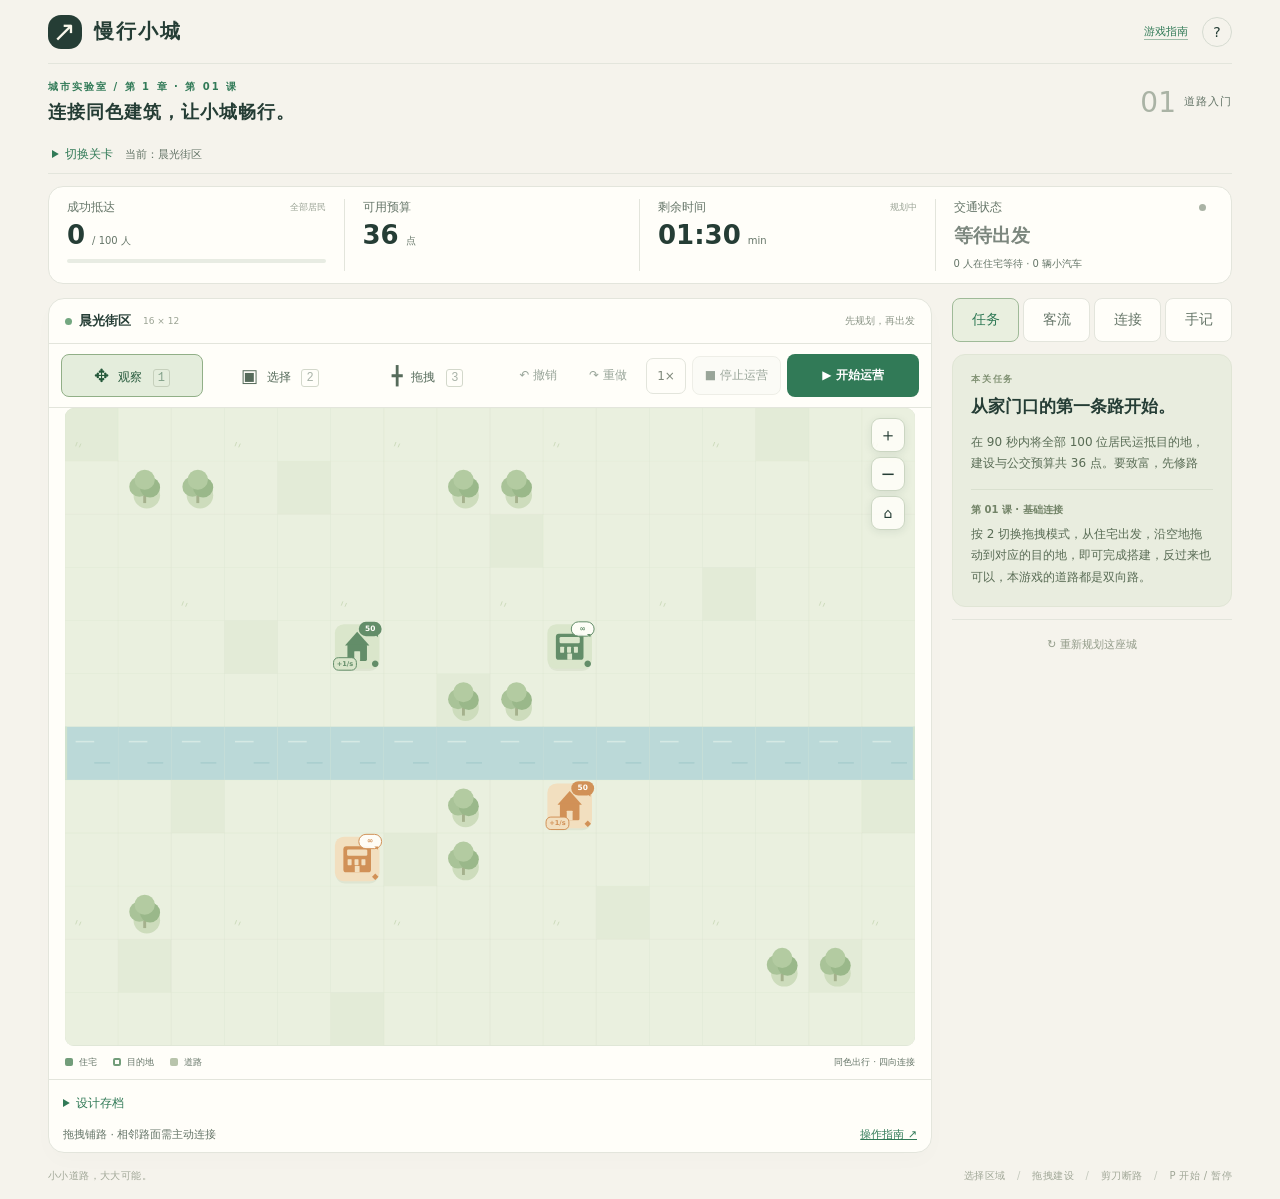
==== commit 0edb1b15: "feat(ui): prioritize map layout and rebalance campaign levels" ====
--- a/index.html
+++ b/index.html
@@ -7,36 +7,36 @@
   <title>慢行小城 · Make Way · 交通规划小游戏</title>
   <link rel="stylesheet" href="style.css">
 </head>
-<body>
+<body class="game-page">
   <div class="app">
     <header class="header">
-      <a class="brand" href="./" aria-label="慢行小城首页"><span class="brand-icon">↗</span><span>慢行小城<small>MAKE WAY · EVERY JOURNEY MATTERS</small></span></a>
-      <div class="header-actions"><span class="local-tag"><i></i> 本地服务运行</span><a class="manual-link" href="manual.html">游戏指南</a><button id="help" class="icon-button" aria-label="玩法说明">?</button></div>
+      <a class="brand" href="./" aria-label="慢行小城首页"><span class="brand-icon">↗</span><span>慢行小城</span></a>
+      <div class="header-actions"><a class="manual-link" href="manual.html">游戏指南</a><button id="help" class="icon-button" aria-label="玩法说明">?</button></div>
     </header>
     <main>
-      <section class="intro"><div><div class="eyebrow" id="level-eyebrow"></div><h1>让每一次出发，<br class="mobile-break">都有路可走<span>。</span></h1><p>画一条路，连接生活。用有限的道路，让小城顺畅运转。</p></div><div class="chapter"><span id="chapter-number"></span><small id="chapter-name"></small></div></section>
-      <nav class="level-selector" aria-label="选择章节和关卡"><div class="level-selector-heading"><span>城市地图集</span><small id="level-summary"></small></div><div id="chapter-list" class="chapter-tabs" role="group" aria-label="切换章节"></div><div id="level-list" class="level-list" role="group" aria-label="切换当前章节的关卡"></div></nav>
+      <section class="intro"><div><div class="eyebrow" id="level-eyebrow"></div><h1>连接同色建筑，让小城畅行。</h1></div><div class="chapter"><span id="chapter-number"></span><small id="chapter-name"></small></div></section>
+      <details class="level-selector" id="level-picker"><summary class="level-selector-heading"><span>切换关卡</span><small id="level-summary"></small></summary><nav aria-label="选择章节和关卡"><div id="chapter-list" class="chapter-tabs" role="group" aria-label="切换章节"></div><div id="level-list" class="level-list" role="group" aria-label="切换当前章节的关卡"></div></nav></details>
       <section id="campaign-progress" class="campaign-progress" aria-label="五日运营进度" hidden><div><strong id="campaign-day-title">第 1 天</strong><span id="campaign-income">累计收入 0 点</span></div><div id="campaign-days" class="campaign-days"></div><small>点击已到达的日期，可覆盖后续记录并回到该日运营前重新开始。</small></section>
       <section class="stats" aria-label="城市状态">
         <div class="stat"><span class="stat-label">成功抵达 <small id="target-label"></small></span><div><strong id="delivered">0</strong><span class="unit" id="target-unit"></span></div><div class="progress"><i id="progress"></i></div></div>
-        <div class="stat"><span class="stat-label">建设预算 <small>按等级计费</small></span><div><strong id="budget"></strong><span class="unit">点</span></div><span class="stat-note">降级 / 拆除按原价返还</span></div>
-        <div class="stat"><span class="stat-label">剩余时间 <small id="phase-label">规划中</small></span><div><strong id="timer"></strong><span class="unit">min</span></div><span class="stat-note">开始运营后才会计时</span></div>
+        <div class="stat"><span class="stat-label">可用预算</span><div><strong id="budget"></strong><span class="unit">点</span></div></div>
+        <div class="stat"><span class="stat-label">剩余时间 <small id="phase-label">规划中</small></span><div><strong id="timer"></strong><span class="unit">min</span></div></div>
         <div class="stat"><span class="stat-label">交通状态 <span id="traffic-dot" class="status-dot"></span></span><div><strong id="traffic" class="traffic-value">等待出发</strong></div><span id="waiting" class="stat-note">0 人在住宅等待 · 0 辆小汽车</span></div>
       </section>
       <div class="workspace">
         <section class="board-panel" aria-label="道路规划地图">
           <div class="board-heading"><div><span class="live-dot"></span><strong id="map-name"></strong><span class="map-size">16 × 12</span></div><span id="board-status">先规划，再出发</span></div>
+          <div class="toolbar"><div class="tools" role="group" aria-label="操作模式"><button id="view-tool" class="tool active" aria-pressed="true"><span>✥</span> 观察 <kbd>1</kbd></button><button id="select-tool" class="tool" aria-pressed="false"><span>▣</span> 选择 <kbd>2</kbd></button><button id="road-tool" class="tool" aria-pressed="false"><span>╋</span> 拖拽 <kbd>3</kbd></button><button id="cut-tool" class="tool" aria-pressed="false">✂ 剪刀 <kbd>4</kbd></button><button id="bus-tool" class="tool" aria-pressed="false" hidden><span>▰</span> 公交线 <kbd>5</kbd></button></div><div class="simulation"><button id="undo-design" class="tool" disabled title="撤销（Ctrl/Command + Z）">↶ 撤销</button><button id="redo-design" class="tool" disabled title="重做（Ctrl/Command + Shift + Z）">↷ 重做</button><button id="speed" class="speed" aria-label="切换运营倍速，当前 1 倍" title="当前 1×；点击切换为 2×">1×</button><button id="stop" class="tool" disabled>■ 停止运营</button><button id="start" class="primary">▶ 开始运营</button></div></div>
           <div class="canvas-wrap"><canvas id="map" class="view-mode" tabindex="0" aria-describedby="map-accessible-status" aria-label="城市网格地图。默认观察模式可拖动地图，按住 Ctrl 滚动或双指捏合缩放；选择模式可点选单格或拖选矩形；其他模式用于规划道路。键盘 1 至 5 切换模式。"></canvas><div class="zoom-controls" aria-label="地图缩放"><button id="zoom-in" title="放大地图">＋</button><button id="zoom-out" title="缩小地图">−</button><button id="zoom-reset" title="适应窗口">⌂</button></div><div id="touch-coordinate" class="touch-coordinate" hidden></div><div id="toast" role="status" class="toast"></div></div>
           <div class="map-footer"><div class="legend"><span><i class="legend-home"></i>住宅</span><span><i class="legend-dest"></i>目的地</span><span><i class="legend-road"></i>道路</span><span id="legend-site" hidden><i class="legend-site"></i>建设中</span><span id="legend-bus" hidden><i class="legend-bus"></i>公交</span></div><span>同色出行 · 四向连接</span></div>
-          <div class="toolbar"><div class="tools" role="group" aria-label="操作模式"><button id="view-tool" class="tool active" aria-pressed="true"><span>✥</span> 观察 <kbd>1</kbd></button><button id="select-tool" class="tool" aria-pressed="false"><span>▣</span> 选择 <kbd>2</kbd></button><button id="road-tool" class="tool" aria-pressed="false"><span>╋</span> 拖拽 <kbd>3</kbd></button><button id="cut-tool" class="tool" aria-pressed="false">✂ 剪刀 <kbd>4</kbd></button><button id="bus-tool" class="tool" aria-pressed="false" hidden><span>▰</span> 公交线 <kbd>5</kbd></button></div><div class="simulation"><button id="undo-design" class="tool" disabled title="撤销（Ctrl/Command + Z）">↶ 撤销</button><button id="redo-design" class="tool" disabled title="重做（Ctrl/Command + Shift + Z）">↷ 重做</button><button id="save-design" class="tool">保存设计</button><button id="load-design" class="tool">读取设计</button><button id="speed" class="speed" aria-label="切换运营倍速，当前 1 倍" title="当前 1×；点击切换为 2×">1×</button><button id="stop" class="tool" disabled>■ 停止运营</button><button id="start" class="primary">▶ 开始运营</button></div></div>
-          <section id="road-inspector" class="road-inspector"><div class="inspector-summary"><div class="drawer-heading"><h3 id="selection-title">区域信息</h3><button id="close-inspector" class="tool drawer-close" type="button">收起</button></div><p id="road-detail">点击一个格子，或拖动选择矩形区域。</p><p id="road-load"></p><p id="signal-phase"></p><div class="road-actions"><button id="build-road" class="tool" disabled>＋ 建设支路</button><button id="upgrade-road" class="tool" disabled>↑ 升级</button><button id="downgrade-road" class="tool" disabled>↓ 降级</button><button id="prefer-road" class="tool" disabled>★ 偏好</button><button id="avoid-road" class="tool" disabled>⊘ 汽车禁行</button><button id="clear-road-policy" class="tool" disabled>清除引导</button><button id="remove-road" class="tool danger-button" disabled>⌫ 拆除</button></div><div id="bus-line-inspector" class="bus-line-inspector" hidden></div></div><div id="signal-controls" class="signal-controls"><label class="signal-master"><input id="signal-enabled" type="checkbox" disabled> 开启红绿灯</label><div id="signal-off-options" class="signal-subpanel"><label>无灯控制 <select id="signal-yield-mode" disabled><option value="arrival">自动让行 · 先到先行</option><option value="priority">按入口方向优先</option></select></label><div id="signal-priority-editor" hidden><strong>入口通行顺序</strong><div id="signal-priority-list" class="signal-order-list"></div><small>上方入口优先；同一入口内仍按到达顺序通行。</small></div></div><div id="signal-on-options" class="signal-subpanel" hidden><label><input id="signal-automatic" type="checkbox" disabled checked> 自动设置信号灯</label><label>每阶段绿灯 <select id="signal-cycle" disabled><option value="2">2 秒</option><option value="4">4 秒</option><option value="6">6 秒</option></select></label><div id="signal-custom-editor" hidden><div class="signal-custom-heading"><strong>手动放行动作</strong><button id="suggest-signal-phases" class="tool" type="button">按车流建议</button><button id="add-signal-phase" class="tool" type="button">＋ 阶段</button></div><p id="signal-conflict" class="signal-conflict" role="status"></p><div id="signal-phase-list" class="signal-phase-list"></div><small>可设置 1～8 个阶段；冲突动作不能放在同一阶段。右转始终让行，不纳入灯序。</small></div></div><div class="signal-legend" aria-label="路口箭头线图例"><span><i class="go-mark">↑ ↰</i> 绿线放行</span><span><i class="stop-mark">↑ ↰</i> 红线等待</span><span><i class="yield-mark">↱</i> 浅线让行</span></div><small id="signal-control-help">无灯时可选择先到先行或自定义入口优先级；启用信号灯后，自动调度会为 T 形路口采用主路优先三阶段，也可手动组合阶段。</small></div></section>
+          <section id="road-inspector" class="road-inspector"><div class="inspector-summary"><div class="drawer-heading"><h3 id="selection-title">区域信息</h3><button id="close-inspector" class="tool drawer-close" type="button">收起</button></div><p id="road-detail">点击一个格子，或拖动选择矩形区域。</p><p id="road-load"></p><p id="signal-phase"></p><div class="road-actions"><button id="build-road" class="tool" disabled>＋ 建设支路</button><button id="upgrade-road" class="tool" disabled>↑ 升级</button><button id="downgrade-road" class="tool" disabled>↓ 降级</button><button id="prefer-road" class="tool" disabled>★ 偏好</button><button id="avoid-road" class="tool" disabled>⊘ 汽车禁行</button><button id="clear-road-policy" class="tool" disabled>清除引导</button><button id="remove-road" class="tool danger-button" disabled>⌫ 拆除</button></div><div id="bus-line-inspector" class="bus-line-inspector" hidden></div></div><div id="signal-controls" class="signal-controls"><label class="signal-master"><input id="signal-enabled" type="checkbox" disabled> 开启红绿灯</label><div id="signal-off-options" class="signal-subpanel"><label>无灯控制 <select id="signal-yield-mode" disabled><option value="arrival">自动让行 · 先到先行</option><option value="priority">按入口方向优先</option></select></label><div id="signal-priority-editor" hidden><strong>入口通行顺序</strong><div id="signal-priority-list" class="signal-order-list"></div><small>上方入口优先；同一入口内仍按到达顺序通行。</small></div></div><div id="signal-on-options" class="signal-subpanel" hidden><label><input id="signal-automatic" type="checkbox" disabled checked> 自动设置信号灯</label><label>每阶段绿灯 <select id="signal-cycle" disabled><option value="2">2 秒</option><option value="4">4 秒</option><option value="6">6 秒</option></select></label><div id="signal-custom-editor" hidden><div class="signal-custom-heading"><strong>手动放行动作</strong><button id="suggest-signal-phases" class="tool" type="button">按车流建议</button><button id="add-signal-phase" class="tool" type="button">＋ 阶段</button></div><p id="signal-conflict" class="signal-conflict" role="status"></p><div id="signal-phase-list" class="signal-phase-list"></div><small>可设置 1～8 个阶段；编辑时允许暂存冲突组合并以红色标出，但修正前不能开始运营。右转始终让行，不纳入灯序。</small></div></div><div class="signal-legend" aria-label="路口箭头线图例"><span><i class="go-mark">↑ ↰</i> 绿线放行</span><span><i class="stop-mark">↑ ↰</i> 红线等待</span><span><i class="yield-mark">↱</i> 浅线让行</span></div><small id="signal-control-help">无灯时可选择先到先行或自定义入口优先级；启用信号灯后，自动调度会为 T 形路口采用主路优先三阶段，也可手动组合阶段。</small></div></section>
           <section id="bus-controls" class="bus-controls" hidden><div class="bus-heading"><div class="drawer-heading"><strong>公交线路管理</strong><button id="close-bus-drawer" class="tool drawer-close" type="button">收起</button></div><span id="bus-status">尚未规划公交线路</span></div><label>当前线路 <select id="bus-line-select" aria-label="选择公交线路"></select></label><button id="new-bus-line" class="tool">＋ 新建</button><label>名称 <input id="bus-line-name" maxlength="20" aria-label="公交线路名称"></label><label>颜色 <input id="bus-line-color" type="color" value="#1686a0" aria-label="公交线路颜色"></label><label>投放车辆 <select id="bus-count"><option value="1">1 辆 · 6 点</option><option value="2">2 辆 · 12 点</option><option value="3">3 辆 · 18 点</option></select></label><label>发车间隔 <select id="bus-headway"><option value="2">2 秒</option><option value="4" selected>4 秒</option><option value="6">6 秒</option><option value="8">8 秒</option></select></label><label class="bus-return-label"><input id="bus-return-trip" type="checkbox"> 原路返回</label><label class="bus-return-label"><input id="bus-return-stops" type="checkbox"> 返程停站</label><button id="trim-bus" class="tool">反向擦除</button><button id="redraw-bus" class="tool">清空重画</button><button id="delete-bus" class="tool danger-button">删除线路</button><div id="bus-line-visibility" class="bus-line-visibility" aria-label="公交线路显示设置"></div><small>容量 12 人 · 道路速度的 1.35 倍 · 上下客 8 人/秒；多车按发车间隔依次投入；眼睛按钮可突出或虚化各条线路</small></section>
-          <div class="road-settings"><label id="load-setting"><input type="checkbox" id="show-load" checked> 显示道路负荷</label><small>默认观察模式可拖动地图；普通滚轮滚动页面，按住 Ctrl 滚动或双指捏合缩放地图，越过边界后会回弹；选择模式查看区域并执行单格或批量操作。拖拽模式只建设支路和补充连接，已有道路保持等级；升降级、拆除与汽车道路引导使用选择区按钮。剪刀只断连接、不退预算；公交教学关可沿已有道路分段续画线路。<a href="manual.html">查看完整游戏指南</a></small></div>
+          <div class="road-settings"><details class="design-menu"><summary>设计存档</summary><div><button id="save-design" class="tool">保存设计</button><button id="load-design" class="tool">读取设计</button><small>仅保存在本浏览器，不含运营成绩。</small></div></details><label id="load-setting"><input type="checkbox" id="show-load" checked> 显示道路负荷</label><span class="map-hint">拖拽铺路 · 相邻路面需主动连接</span><a href="manual.html">操作指南 ↗</a></div>
         </section>
         <aside class="sidebar">
-          <nav class="mobile-info-tabs" aria-label="移动端信息面板"><button data-mobile-panel="mission" class="active">任务</button><button data-mobile-panel="demand">客流</button><button data-mobile-panel="connections">连接</button><button data-mobile-panel="notes">手记</button></nav>
-          <section class="mission" data-info-panel="mission"><div class="eyebrow">YOUR MISSION</div><h2 id="mission-title"></h2><p id="mission-description"></p><div class="route-example"><span class="example-home">⌂</span><span class="route-dashes"></span><span class="mini-car"></span><span class="route-dashes"></span><span class="example-dest">▣</span></div><div class="mission-tip"><strong id="mission-tip-meta"></strong><p id="mission-tip"></p></div></section>
-          <section class="notes" data-info-panel="demand"><h3>规划前 · 客流压力</h3><p>小汽车每车 1 人；公交车可搭载多人。建筑越大，每秒客流越高。总人数包含尚未产生、排队、在途和已抵达乘客。每个住宅分别标注总人口和居民产生率；汽车驶出速度只由门口道路等级决定。每个目的地标注可选的输入容量。公交可在站点集中接客，但不能提前接走尚未产生的居民。</p><ul id="demand-list"></ul><p>小房子 1 人/s → 支路 · 大房子 4 人/s → 干道 · 高层 6 人/s → 快速路。这是独立路段的建议；合流和路口需要额外规划。住宅角标仅表示当前排队人数。</p></section>
+          <nav class="mobile-info-tabs" aria-label="任务与城市信息"><button data-mobile-panel="mission" class="active">任务</button><button data-mobile-panel="demand">客流</button><button data-mobile-panel="connections">连接</button><button data-mobile-panel="notes">手记</button></nav>
+          <section class="mission" data-info-panel="mission"><div class="eyebrow">本关任务</div><h2 id="mission-title"></h2><p id="mission-description"></p><div class="mission-tip"><strong id="mission-tip-meta"></strong><p id="mission-tip"></p></div></section>
+          <section class="notes" data-info-panel="demand"><h3>规划前 · 客流压力</h3><p>先看住宅产生率，再规划出口和合流。</p><ul id="demand-list"></ul><details class="pressure-help"><summary>如何匹配道路等级？</summary><p>1 人/s → 支路 · 4 人/s → 干道 · 6 人/s → 快速路。仅为独立路段建议；合流与路口需额外规划。汽车每车 1 人，公交可集中运送已产生的居民。总人数包含未产生、排队、在途和已抵达乘客。</p><a href="manual.html">了解客流规则 ↗</a></details></section>
           <section class="connections" data-info-panel="connections"><h3>城市连接 <span id="connection-count"></span></h3><div id="connection-list"></div></section>
           <section class="notes" data-info-panel="notes"><h3>规划师手记</h3><ol><li><span>01</span><p><b>拖动绘制道路</b>从建筑拖到道路才会连接；相邻的路面不会自动连通。</p></li><li><span>02</span><p><b>在桥面铺路</b>遇到河流时，在桥梁格建设道路并连接两岸。</p></li><li><span>03</span><p><b>留意住宅等待数</b>车辆在瓶颈处会排队。补充捷径能提高运输效率。</p></li></ol></section>
           <button id="reset" class="reset">↻ 重新规划这座城</button>
@@ -46,12 +46,12 @@
       <footer class="footer"><span>小小道路，大大可能。</span><span>选择区域 <span class="footer-sep">/</span> 拖拽建设 <span class="footer-sep">/</span> 剪刀断路 <span class="footer-sep">/</span> P 开始 / 暂停</span></footer>
     </main>
   </div>
-  <dialog id="help-dialog"><button class="dialog-close" aria-label="关闭说明">×</button><div class="eyebrow">WELCOME, CITY PLANNER</div><h2>你的第一座交通小城</h2><p>用道路把各个住宅连到<b>同色目的地</b>。一条路线可以包含多个住宅与多个目的地（各自标注输出量/输入量）；车辆选择自由流预计耗时最低的可达目的地。每栋住宅按居民产生率逐步产生出行需求，达到本轮总人数后停止新增；小汽车在门口道路有位置时逐辆出发，驶出速度只由门口道路等级决定，每车 1 人并沿自由流预计耗时最低的道路前进；公交车可在站点集中运送已经产生的居民。</p><p><a href="manual.html">打开完整游戏指南</a>，查看操作方法、车辆出行和交通模拟规则。</p><ul><li><b>观察模式（1，默认）</b>：鼠标拖动或手机单指拖动地图，按住 Ctrl 滚动或双指捏合缩放；越过边界松手后会回弹。右上角按钮可缩放或复位。</li><li><b>选择模式（2）</b>：点击选择单格，拖动选择矩形。下方会显示尺寸、道路总价、格子类型和运营车流；单格道路提供升级、降级、拆除和汽车偏好/禁行操作，只有三岔或十字路口提供调灯操作，住宅可查看人口守恒、预计目的地、汽车路径与瓶颈，目的地可查看剩余容量、预约与抵达，空地可建设支路，多格可批量升级、降级或拆除。</li><li><b>拖拽模式（3）</b>：拖拽只建设支路与补充明确连接，经过已有道路时保持等级，不会隐式升降级或拆除；这些操作使用选择区的明确按钮。松手前沿原路线回拖会取消本次规划，松手时才一次性应用。</li><li><b>剪刀模式（4）</b>：沿既有连接拖动，只剪断连接、保留路面且不返还预算。同格交叉形成路口，相邻路面不会自动连接。</li><li>道路只沿拖动经过的上下左右方向相连；河流只能经过桥梁格，但桥面道路和岸边连接都需主动建设。</li><li>支路 / 干道 / 快速路每格花费 1 / 2 / 3 点预算，速度为 2.8 / 4 / 5.2 格每秒，每方向分别有 1 / 2 / 3 条车道，路宽逐级增加，车宽保持一致。每条车道可前后容纳 2 辆车，因此每方向容量为 2 / 4 / 6 辆（双向总容量为 4 / 8 / 12 辆，包含驶入预约），后车不能穿过前车。在选择模式选中道路后，可用分开的按钮按差价升级或降级，也可拆除；桥面道路与普通道路相同。</li><li>满载时车辆在上游排队，不会因拥堵直接判负。路口关闭红绿灯时，可按到达时间自动让行，或自定义北、东、南、西入口优先顺序，均以正常速度的 35% 逐车通过。启用红绿灯后可使用横向直行、横向左转、纵向直行、纵向左转自动循环，也可配置 1～8 个手动阶段、预览当前动作并按预计车流生成建议灯序；冲突时会列出具体动作。右转不等灯，但要避让直行、左转及已进入路口的冲突车辆，出口满载时也要等待。互不冲突的车流可以同时通过。</li><li>三岔 / 十字路口默认自动避让。路况与红绿灯只在开放这些功能的关卡可用；开放后点击路口，可选择无灯让行方式、排列入口优先级，或调整红绿灯的自动/手动阶段与绿灯时长。道路负荷显示最忙方向的占用率，路口显示四个冲突分区的预约率；普通道路每车道有前后两个位置。路口格内印有各进口的直行和左转箭头线：绿线放行，红线等待；右转浅色弯线表示让行通行。只显示已有出口，关闭信号后所有箭头线变为浅色。</li><li>规划时住宅右上角显示总人口、目的地右上角显示接收容量；运营时分别实时显示尚未离开的居民和扣除已分配人数后的剩余容量。住宅左下角显示居民产生率，右下角“待”字气泡显示当前排队；住宅详情会提示汽车出口规则，并在地图高亮预计路径与最低速度瓶颈。</li><li><b>公交线模式（5）</b>：在公交教学关沿已有明确连接的道路分段绘制，每次从线路末端续画。普通线路须回到起点才会发车；也可开启原路返回并选择返程是否停站。运营前检查会提示无效线路，但不会阻止其他交通开始运行。线路允许重复道路；每辆公交消耗 6 点预算，容量 12 人，速度为道路小汽车速度的 1.35 倍，上下客每秒 8 人；多车按 2～8 秒间隔依次发车。线路完成后，邻近建筑的线路道路格自动设站；选择线路道路格可分别管理经过该格的各条线路站点，无需建筑道路出口连接。公交面板可管理线路名称、颜色、从末端反向擦除、清空重画、删除、车辆数、发车间隔、双向停站及逐线路突出/虚化；彩线靠右连续绘制，细箭头表示方向，自动返程段显示为同色虚线；公交只接走目的地也有站点且容量充足的居民，车顶人数标识实时显示载客量。</li><li>准备好后点击「开始运营」；系统会先提示不可达住宅、容量不足、无效公交和理论送达上限，但允许忽略提示继续运行。在本关时限内达到运输目标即胜利。运营开始后规划会锁定，暂停时也只能查看路况；如需修改，请点击「停止运营」，道路、信号与公交线路设置会保留，车辆、车上乘客、成绩与计时会清空并返回规划。</li><li>规划阶段可用“撤销 / 重做”按钮恢复最多 60 步道路、剪断、等级、信号灯或公交编辑，也可按 Ctrl/Command + Z 撤销，按 Ctrl/Command + Shift + Z 或 Ctrl/Command + Y 重做；运营期间暂时锁定，停止运营后可继续使用。</li><li>「保存设计」会按关卡将当前道路、等级、汽车引导、信号和公交线路（含站点、班距及双向停站）设置保存在本浏览器中；「读取设计」会替换当前设计并重新进入规划，不保存运营成绩。</li><li>结算时会按居民从产生到抵达的通勤时间统计四档分布；已经产生但尚未抵达的居民按最低档计入满意度，并展示未产生、等待、汽车在途、公交在途与已抵达的人口守恒拆分。普通关卡中满意度仅用于展示。</li><li><b>五日挑战</b>会连续运营五天，每天运行到截止时间，再按 70% 当日总人口送达比例和 30% 满意度发放收入。灰色工地数字表示建筑还需几天落成；每日结算后可花收入改造，进度条可回到任一天运营前并覆盖后续记录。</li><li>键盘：方向键移动光标，空格使用当前模式；1 / 2 / 3 / 4 / 5 切换观察、选择、拖拽、剪刀、公交线。选择模式按空格选择当前格；拖拽或剪刀用空格设起点、方向键延伸、空格结束；P 暂停。倍速按钮会依次切换 1×、2×、4×、0.5×；车辆、需求、信号灯和倒计时都会按所选倍速运行。</li></ul><button class="primary dialog-done">明白了，开始规划</button></dialog>
+  <dialog id="help-dialog"><button class="dialog-close" aria-label="关闭说明">×</button><div class="eyebrow">WELCOME, CITY PLANNER</div><h2>你的第一座交通小城</h2><p>用道路把各个住宅连到<b>同色目的地</b>。一条路线可以包含多个住宅与多个目的地（各自标注输出量/输入量）；车辆选择自由流预计耗时最低的可达目的地。每栋住宅按居民产生率逐步产生出行需求，达到本轮总人数后停止新增；小汽车在门口道路有位置时逐辆出发，驶出速度只由门口道路等级决定，每车 1 人并沿自由流预计耗时最低的道路前进；公交车可在站点集中运送已经产生的居民。</p><p><a href="manual.html">打开完整游戏指南</a>，查看操作方法、车辆出行和交通模拟规则。</p><ul><li><b>观察模式（1，默认）</b>：鼠标拖动或手机单指拖动地图，按住 Ctrl 滚动或双指捏合缩放；越过边界松手后会回弹。右上角按钮可缩放或复位。</li><li><b>选择模式（2）</b>：点击选择单格，拖动选择矩形。下方会显示尺寸、道路总价、格子类型和运营车流；单格道路提供升级、降级、拆除和汽车偏好/禁行操作，只有三岔或十字路口提供调灯操作，住宅可查看人口守恒、预计目的地、汽车路径与瓶颈，目的地可查看剩余容量、预约与抵达，空地可建设支路，多格可批量升级、降级或拆除。</li><li><b>拖拽模式（3）</b>：拖拽只建设支路与补充明确连接，经过已有道路时保持等级，不会隐式升降级或拆除；这些操作使用选择区的明确按钮。松手前沿原路线回拖会取消本次规划，松手时才一次性应用。</li><li><b>剪刀模式（4）</b>：沿既有连接拖动，只剪断连接、保留路面且不返还预算。同格交叉形成路口，相邻路面不会自动连接。</li><li>道路只沿拖动经过的上下左右方向相连；河流只能经过桥梁格，但桥面道路和岸边连接都需主动建设。</li><li>支路 / 干道 / 快速路每格花费 1 / 2 / 3 点预算，速度为 2.8 / 4 / 5.2 格每秒，每方向分别有 1 / 2 / 3 条车道，路宽逐级增加，车宽保持一致。每条车道可前后容纳 2 辆车，因此每方向容量为 2 / 4 / 6 辆（双向总容量为 4 / 8 / 12 辆，包含驶入预约），后车不能穿过前车。在选择模式选中道路后，可用分开的按钮按差价升级或降级，也可拆除；桥面道路与普通道路相同。</li><li>满载时车辆在上游排队，不会因拥堵直接判负。路口关闭红绿灯时，可按到达时间自动让行，或自定义北、东、南、西入口优先顺序，均以正常速度的 35% 逐车通过。启用红绿灯后可使用横向直行、横向左转、纵向直行、纵向左转自动循环，也可配置 1～8 个手动阶段、预览当前动作并按预计车流生成建议灯序；冲突组合可暂存并会标红，开始运营前必须按提示位置修正。右转不等灯，但要避让直行、左转及已进入路口的冲突车辆，出口满载时也要等待。互不冲突的车流可以同时通过。</li><li>三岔 / 十字路口默认自动避让。路况与红绿灯只在开放这些功能的关卡可用；开放后点击路口，可选择无灯让行方式、排列入口优先级，或调整红绿灯的自动/手动阶段与绿灯时长。道路负荷显示最忙方向的占用率，路口显示四个冲突分区的预约率；普通道路每车道有前后两个位置。路口格内印有各进口的直行和左转箭头线：绿线放行，红线等待；右转浅色弯线表示让行通行。只显示已有出口，关闭信号后所有箭头线变为浅色。</li><li>规划时住宅右上角显示总人口、目的地右上角显示接收容量；运营时分别实时显示尚未离开的居民和扣除已分配人数后的剩余容量。住宅左下角显示居民产生率，右下角“待”字气泡显示当前排队；住宅详情会提示汽车出口规则，并在地图高亮预计路径与最低速度瓶颈。</li><li><b>公交线模式（5）</b>：在公交教学关沿已有明确连接的道路分段绘制，每次从线路末端续画。普通线路须回到起点才会发车；也可开启原路返回并选择返程是否停站。运营前检查会提示无效线路，但不会阻止其他交通开始运行。线路允许重复道路；每辆公交消耗 6 点预算，容量 12 人，速度为道路小汽车速度的 1.35 倍，上下客每秒 8 人；多车按 2～8 秒间隔依次发车。线路完成后，邻近建筑的线路道路格自动设站；选择线路道路格可分别管理经过该格的各条线路站点，无需建筑道路出口连接。公交面板可管理线路名称、颜色、从末端反向擦除、清空重画、删除、车辆数、发车间隔、双向停站及逐线路突出/虚化；彩线靠右连续绘制，细箭头表示方向，自动返程段显示为同色虚线；公交只接走目的地也有站点且容量充足的居民，车顶人数标识实时显示载客量。</li><li>准备好后点击「开始运营」；系统会先提示不可达住宅、容量不足、无效公交和理论送达上限，这些提示可忽略；手动红绿灯冲突必须按给出的地图位置修正后才能运行。在本关时限内达到运输目标即胜利。运营开始后规划会锁定，暂停时也只能查看路况；如需修改，请点击「停止运营」，道路、信号与公交线路设置会保留，车辆、车上乘客、成绩与计时会清空并返回规划。</li><li>规划阶段可用“撤销 / 重做”按钮恢复最多 60 步道路、剪断、等级、信号灯或公交编辑，也可按 Ctrl/Command + Z 撤销，按 Ctrl/Command + Shift + Z 或 Ctrl/Command + Y 重做；运营期间暂时锁定，停止运营后可继续使用。</li><li>「保存设计」会按关卡将当前道路、等级、汽车引导、信号和公交线路（含站点、班距及双向停站）设置保存在本浏览器中；「读取设计」会替换当前设计并重新进入规划，不保存运营成绩。</li><li>结算时会按居民从产生到抵达的通勤时间统计四档分布；已经产生但尚未抵达的居民按最低档计入满意度，并展示未产生、等待、汽车在途、公交在途与已抵达的人口守恒拆分。普通关卡中满意度仅用于展示。</li><li><b>五日挑战</b>会连续运营五天，每天运行到截止时间，再按 70% 当日总人口送达比例和 30% 满意度发放收入。灰色工地数字表示建筑还需几天落成；每日结算后可花收入改造，进度条可回到任一天运营前并覆盖后续记录。</li><li>键盘：方向键移动光标，空格使用当前模式；1 / 2 / 3 / 4 / 5 切换观察、选择、拖拽、剪刀、公交线。选择模式按空格选择当前格；拖拽或剪刀用空格设起点、方向键延伸、空格结束；P 暂停。倍速按钮会依次切换 1×、2×、4×、0.5×；车辆、需求、信号灯和倒计时都会按所选倍速运行。</li></ul><button class="primary dialog-done">明白了，开始规划</button></dialog>
   <dialog id="reset-dialog"><h2>重新规划这座城？</h2><p>本局道路、公交线路、车辆和成绩会被清空。</p><div class="dialog-actions"><button id="cancel-reset" class="tool">继续这一局</button><button id="confirm-reset" class="primary">重新开始</button></div></dialog>
   <dialog id="level-dialog"><h2 id="level-confirm-title">切换关卡？</h2><p>当前道路、车辆和成绩会被清空，所有关卡都可以自由选择。</p><div class="dialog-actions"><button id="cancel-level" class="tool">留在本关</button><button id="confirm-level" class="primary">进入关卡</button></div></dialog>
   <dialog id="stop-dialog"><h2>停止运营并重新规划？</h2><p>当前道路、道路等级、信号和公交线路会保留；车辆、车上乘客、成绩、排队和计时会被清空。</p><div class="dialog-actions"><button id="cancel-stop" class="tool">继续运营</button><button id="confirm-stop" class="primary">停止并规划</button></div></dialog>
   <dialog id="load-dialog"><h2>读取已保存的设计？</h2><p>当前道路、公交线路和运营进度会被保存的设计替换，并回到规划状态。</p><div class="dialog-actions"><button id="cancel-load" class="tool">取消</button><button id="confirm-load" class="primary">读取设计</button></div></dialog>
-  <dialog id="preflight-dialog" aria-labelledby="preflight-title"><div class="eyebrow">OPERATION CHECK</div><h2 id="preflight-title">运营前发现需要确认的问题</h2><p id="preflight-summary"></p><ul id="preflight-list" class="preflight-list"></ul><p class="preflight-note">检查只提供规划提示，不会阻止开始。无效公交线路将不发车，其余交通按当前设计运行。</p><div class="dialog-actions"><button id="cancel-preflight" class="tool">返回规划</button><button id="confirm-preflight" class="primary">仍然开始运营</button></div></dialog>
+  <dialog id="preflight-dialog" aria-labelledby="preflight-title"><div class="eyebrow">OPERATION CHECK</div><h2 id="preflight-title">运营前发现需要确认的问题</h2><p id="preflight-summary"></p><ul id="preflight-list" class="preflight-list"></ul><p id="preflight-note" class="preflight-note">检查只提供规划提示，不会阻止开始。无效公交线路将不发车，其余交通按当前设计运行。</p><div class="dialog-actions"><button id="cancel-preflight" class="tool">返回规划</button><button id="confirm-preflight" class="primary">仍然开始运营</button></div></dialog>
   <dialog id="result-dialog"><div class="result-icon" id="result-icon">↗</div><div class="eyebrow">CITY REPORT</div><h2 id="result-title"></h2><p id="result-description"></p><div class="result-stats" id="result-stats"></div><button id="next-level" class="primary">下一座小城 ↗</button><button id="play-again" class="tool">再规划一次</button><button id="view-city" class="reset">查看我的城市</button></dialog>
   <script src="level-catalog.js"></script><script src="core-geometry.js"></script><script src="core-bus.js"></script><script src="core.js"></script><script src="core-campaign.js"></script><script src="game-results.js"></script><script src="game-effects.js"></script><script src="game-canvas.js"></script><script src="game-bootstrap.js"></script><script src="game.js"></script>
 </body>
--- a/style.css
+++ b/style.css
@@ -47,6 +47,8 @@
 .signal-custom-heading { display: flex; align-items: center; justify-content: space-between; gap: 10px; }
 .signal-phase-card { padding: 8px; border: 1px solid #d5dfd2; border-radius: 8px; background: #fffef9; }
 .drawer-heading{display:flex;align-items:center;justify-content:space-between;gap:10px}.drawer-heading h3{margin:0}.drawer-close{display:none}.signal-phase-card.previewing{border-color:#d6a34e;box-shadow:0 0 0 2px #e9c77b55}.signal-conflict{margin:0!important;color:#a44c42!important;font-size:10px!important}.mobile-info-tabs{display:none}.accessible-map,.sr-only{position:absolute!important;width:1px!important;height:1px!important;padding:0!important;margin:-1px!important;overflow:hidden!important;clip:rect(0,0,0,0)!important;white-space:nowrap!important;border:0!important}
+.signal-phase-card.conflicted { border-color: #b85b4f; background: #fff5f1; box-shadow: 0 0 0 2px #b85b4f22; }
+.signal-phase-card.conflicted .signal-phase-heading strong { color: #963e35; }
 .signal-action-grid { display: grid; grid-template-columns: repeat(2, minmax(0, 1fr)); gap: 5px 10px; margin-top: 8px; }
 .signal-action-grid label { display: flex; align-items: center; gap: 5px; font-size: 9px; }
 .road-inspector.locked .signal-controls { display: none; }
@@ -118,4 +120,119 @@
 /* Five-day campaign */
 .campaign-progress{margin:-10px 0 24px;padding:15px 18px;border:1px solid #d8dfce;border-radius:13px;background:#f9faf4}.campaign-progress[hidden]{display:none}.campaign-progress>div:first-child{display:flex;justify-content:space-between;align-items:center;margin-bottom:11px}.campaign-progress strong{font-size:13px;color:var(--green)}.campaign-progress span,.campaign-progress small{font-size:10px;color:var(--muted)}.campaign-days{position:relative;display:grid;grid-template-columns:repeat(5,1fr);gap:8px}.campaign-days::before{content:'';position:absolute;left:6%;right:6%;top:16px;height:4px;border-radius:3px;background:#e2e7dc}.campaign-day{position:relative;z-index:1;min-width:0;padding:8px 5px 7px;border:1px solid #dce2d7;border-radius:9px;background:var(--paper);color:#8b9588;font-size:10px}.campaign-day strong{display:block;margin-bottom:2px;font-size:11px;color:inherit}.campaign-day.reached{border-color:#9bb497;color:#426c4b}.campaign-day.current{background:#e6efdc;border-color:#6e966d;box-shadow:0 0 0 2px #fffef9}.campaign-day:disabled{opacity:.65}.legend-site{background:#a5aaa5;border:2px dashed #747a75;border-radius:2px}
 @media(max-width:560px){.campaign-progress{padding:13px 10px}.campaign-days{gap:4px}.campaign-day{padding:7px 2px;font-size:8px}.campaign-day strong{font-size:9px}.campaign-progress>small{display:block;margin-top:8px}}
-@media(max-width:760px){.mobile-info-tabs{display:flex;grid-column:1/-1;gap:6px;overflow:auto}.mobile-info-tabs button{flex:1;padding:9px;border:1px solid var(--line);border-radius:8px;background:var(--paper);color:var(--muted)}.mobile-info-tabs button.active{background:#e9efdf;color:var(--green);border-color:#9fba98}.sidebar>[data-info-panel]{display:none}.sidebar>[data-info-panel].mobile-active{display:block}.sidebar>.reset{grid-column:1/-1}}
+.preflight-list li.preflight-blocking { border-color: #c9786c; background: #fff5f1; }
+.preflight-list li .tool { margin-top: 8px; width: fit-content; }
+/* Map-first game layout. Manual pages keep their existing typography. */
+.game-page { --muted: #657568; }
+.game-page .app { max-width: 1680px; }
+.game-page [hidden] { display: none !important; }
+.game-page .header { height: 64px; }
+.game-page .header-actions { gap: 14px; }
+.game-page .brand { font-size: 20px; }
+.game-page .brand-icon { width: 34px; height: 34px; font-size: 28px; }
+.game-page .intro { padding: 16px 0 12px; }
+.game-page .intro h1 { font-size: 18px; margin: 6px 0 0; }
+.game-page .chapter { gap: 8px; }
+.game-page .chapter > span { font-size: 28px; letter-spacing: 0; }
+.game-page .chapter small { font-size: 11px; color: var(--muted); }
+.game-page summary { cursor: pointer; color: var(--green); font-size: 12px; }
+.game-page summary:focus-visible { outline: 3px solid #e0ac58; outline-offset: 3px; border-radius: 6px; }
+.game-page .level-selector { margin-bottom: 12px; border-bottom: 1px solid var(--line); }
+.game-page .level-selector-heading { display: list-item; padding: 10px 4px; margin: 0; }
+.game-page .level-selector-heading small { margin-left: 12px; font-size: 11px; }
+.game-page .level-selector nav { padding: 4px 0 12px; }
+.game-page .stats { padding: 12px 0; margin-bottom: 14px; }
+.game-page .stat { padding: 0 18px; }
+.game-page .stat strong { font-size: 26px; line-height: 1.5; }
+.game-page .stat .traffic-value { font-size: 19px; line-height: 2; }
+.game-page .stat-label, .game-page .stat-note, .game-page .unit { color: #657568; }
+.game-page .progress { margin-top: 4px; }
+.game-page .workspace { grid-template-columns: minmax(0, 1fr) 280px; gap: 20px; }
+.game-page .board-heading { padding: 13px 16px; }
+.game-page .map-footer { padding: 10px 16px; color: #657568; }
+.game-page .toolbar { padding: 10px 12px; gap: 8px; border-bottom: 1px solid var(--line); }
+.game-page .tools { flex: 1 1 auto; }
+.game-page .tools .tool { flex: 1; }
+.game-page .simulation { width: auto; }
+.game-page .road-inspector { grid-template-columns: minmax(230px, .45fr) minmax(0, 1.55fr); }
+.game-page .signal-phase-list { grid-template-columns: repeat(2, minmax(0, 1fr)); }
+.game-page #undo-design { margin-right: auto; }
+.game-page .tool { color: #566b5b; }
+.game-page .tool.active { color: #24583a; border-color: #91af87; background: #e4eddc; }
+.game-page #start { min-width: 132px; }
+.game-page .road-settings { padding: 10px 14px; gap: 10px 16px; font-size: 11px; color: #657568; }
+.game-page .road-settings a { margin-left: auto; }
+.game-page .design-menu { flex: 1 0 100%; }
+.game-page .design-menu summary { width: fit-content; padding: 5px 0; }
+.game-page .design-menu > div { display: flex; flex-wrap: wrap; gap: 8px; align-items: center; padding: 8px 0; }
+.game-page .design-menu small { flex: 1 1 160px; }
+.game-page .sidebar { display: flex; gap: 12px; min-width: 0; }
+.game-page .mobile-info-tabs { display: flex; gap: 4px; }
+.game-page .mobile-info-tabs button { flex: 1; min-height: 44px; padding: 8px; border: 1px solid var(--line); border-radius: 8px; background: var(--paper); color: var(--muted); }
+.game-page .mobile-info-tabs button.active { background: #e9efdf; color: var(--green); border-color: #9fba98; }
+.game-page .sidebar > [data-info-panel] { display: none; }
+.game-page .sidebar > [data-info-panel].mobile-active { display: block; }
+.game-page .mission { padding: 18px; }
+.game-page .mission h2 { margin: 8px 0; }
+.game-page .mission p, .game-page .notes p { color: #596c55; font-size: 12px; line-height: 1.8; }
+.game-page .mission-tip { margin-top: 14px; }
+.game-page .pressure-help { margin-top: 14px; }
+.game-page .pressure-help p { margin: 10px 0; }
+.game-page .pressure-help a { color: var(--green); font-size: 12px; }
+.game-page .footer { padding: 16px 0; }
+.game-page .campaign-progress { margin: 0 0 14px; }
+@media (min-width: 761px) {
+  .game-page .canvas-wrap { width: calc(100% - 32px); margin-inline: auto; }
+}
+@media (min-width: 761px) and (max-width: 1100px) {
+  .game-page .workspace { grid-template-columns: minmax(0, 1fr) 220px; }
+  .game-page .toolbar > .tools, .game-page .toolbar > .simulation { flex: 1 1 100%; width: 100%; }
+  .game-page .road-inspector { grid-template-columns: minmax(0, 1fr); }
+  .game-page .signal-controls { border-left: 0; padding-left: 0; }
+}
+@media (min-width: 761px) and (max-width: 900px) {
+  .game-page .signal-phase-list { grid-template-columns: minmax(0, 1fr); }
+}
+@media (max-width: 760px) {
+  .game-page .app { padding: 0 12px; }
+  .game-page .header { height: 56px; }
+  .game-page .header .manual-link { display: inline; font-size: 12px; padding: 12px 0; }
+  .game-page .icon-button { width: 44px; height: 44px; }
+  .game-page .intro { padding: 12px 0 6px; }
+  .game-page .intro h1 { font-size: 16px; }
+  .game-page .level-selector-heading small { font-size: 10px; }
+  .game-page .stats { grid-template-columns: repeat(3, minmax(0, 1fr)); gap: 8px 0; padding: 10px 0; }
+  .game-page .stat { padding: 0 10px; }
+  .game-page .stat:nth-child(2) { border-right: 1px solid var(--line); }
+  .game-page .stat:nth-child(3) { border: 0; }
+  .game-page .stat-label { font-size: 11px; }
+  .game-page .stat-label small { display: none; }
+  .game-page #phase-label { display: inline; font-size: 9px; color: #657568; }
+  .game-page .stat strong { font-size: 23px; }
+  .game-page .stat:last-child { grid-column: 1 / -1; display: flex; align-items: center; gap: 8px; border-top: 1px solid var(--line); padding-top: 7px; flex-wrap: wrap; }
+  .game-page .stat .traffic-value { font-size: 12px; line-height: 1.5; }
+  .game-page .stat:last-child .stat-note { margin-left: auto; }
+  .game-page .workspace { grid-template-columns: minmax(0, 1fr); gap: 14px; }
+  .game-page .signal-phase-list { grid-template-columns: minmax(0, 1fr); }
+  .game-page .canvas-wrap { margin: 0 6px; }
+  .game-page .board-heading { padding: 10px; gap: 8px; }
+  .game-page .map-size, .game-page .map-footer > span { display: none; }
+  .game-page .toolbar { position: static; padding: 8px; }
+  .game-page .tool, .game-page .speed, .game-page .primary, .game-page .zoom-controls button { min-height: 44px; }
+  .game-page .tools { flex: 1 1 100%; flex-wrap: nowrap; gap: 2px; }
+  .game-page .simulation { width: 100%; }
+  .game-page .tools .tool { padding: 6px 4px; white-space: nowrap; }
+  .game-page .tool > span { font-size: 15px; margin-right: 0; }
+  .game-page .simulation { gap: 4px; }
+  .game-page .simulation .tool { padding: 6px; }
+  .game-page #start { min-width: 0; flex: 1; padding: 10px 8px; }
+  .game-page .speed { min-width: 44px; }
+  .game-page .road-settings { gap: 8px 12px; }
+  .game-page .map-hint { display: none; }
+  .game-page summary { min-height: 44px; align-content: center; }
+  .game-page .chapter-tab { min-height: 44px; }
+  .game-page .sidebar > .reset { min-height: 44px; }
+}
+@media (prefers-reduced-motion: reduce) {
+  .game-page *, .game-page *::before, .game-page *::after { transition: none !important; }
+}
